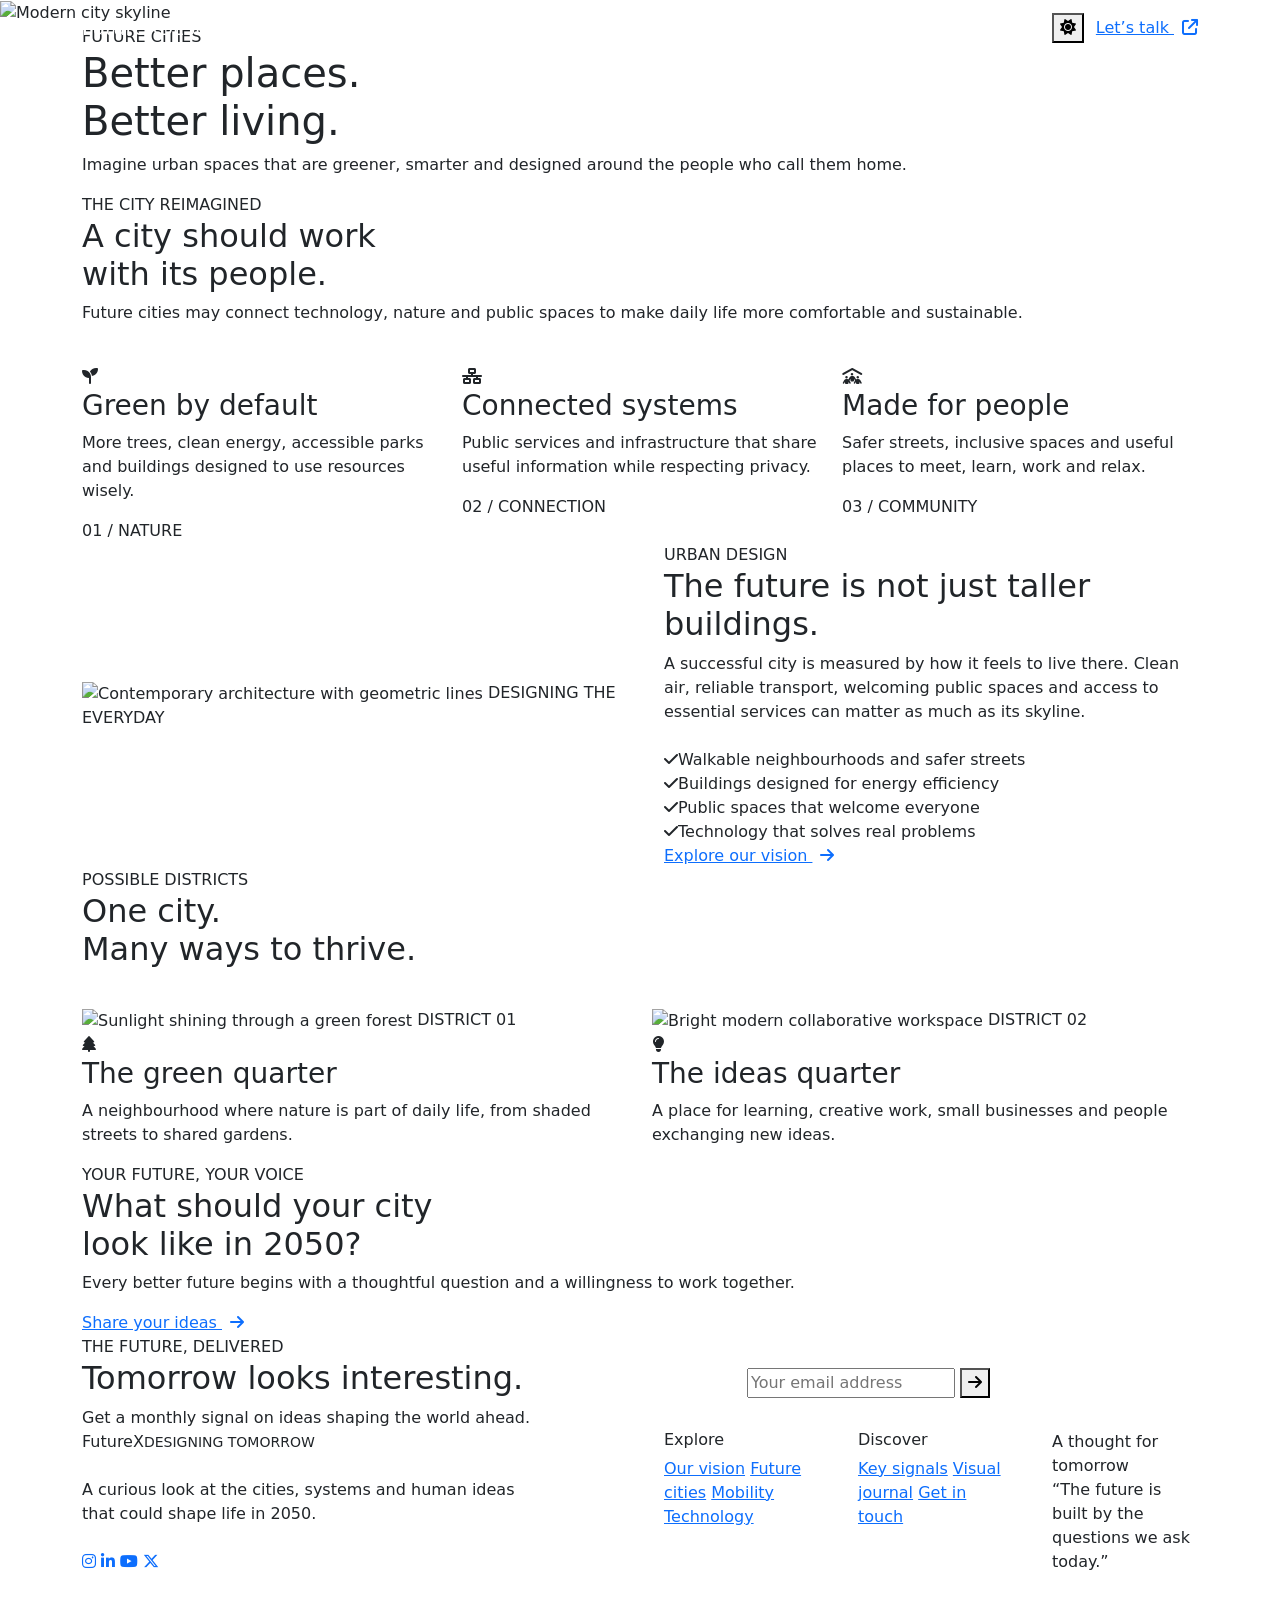
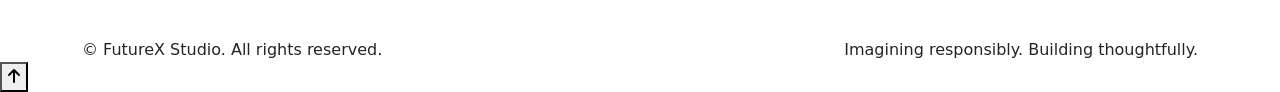
==== cities.html @ 85bb48c5 "add html file cities" ====
<!doctype html>

<html lang="en">
  <head>
    <meta charset="utf-8" />

    <meta name="viewport" content="width=device-width, initial-scale=1" />

    <meta
      name="description"
      content="Discover the smart, green and human-centered cities of 2050 with FutureX."
    />

    <meta name="theme-color" content="#070b19" />

    <title>Future Cities | FutureX</title>

    <link rel="preconnect" href="https://fonts.googleapis.com" />

    <link rel="preconnect" href="https://fonts.gstatic.com" crossorigin />

    <link
      href="https://fonts.googleapis.com/css2?family=DM+Sans:wght@400;500;600;700&family=Space+Grotesk:wght@400;500;600;700&display=swap"
      rel="stylesheet"
    />

    <link
      href="https://cdn.jsdelivr.net/npm/bootstrap@5.3.3/dist/css/bootstrap.min.css"
      rel="stylesheet"
    />

    <link
      href="https://cdnjs.cloudflare.com/ajax/libs/font-awesome/6.5.2/css/all.min.css"
      rel="stylesheet"
    />

    <link href="style.css" rel="stylesheet" />
  </head>

  <body>
    <div class="scroll-progress" id="scrollProgress"></div>

    <div class="ambient ambient-one"></div>

    <div class="ambient ambient-two"></div>

    <!-- NAVBAR -->

    <nav
      class="navbar navbar-expand-lg navbar-dark fixed-top fx-nav"
      id="siteNav"
    >
      <div class="container">
        <a class="navbar-brand fx-brand" href="index.html">
          <span class="brand-mark"
            ><span></span><span></span><span></span
          ></span>

          <span
            >Future<span class="brand-accent">X</span
            ><small>DESIGNING TOMORROW</small></span
          >
        </a>

        <button
          class="navbar-toggler"
          type="button"
          data-bs-toggle="collapse"
          data-bs-target="#mainNav"
          aria-controls="mainNav"
          aria-expanded="false"
          aria-label="Toggle navigation"
        >
          <span class="toggler-lines"><i></i><i></i></span>
        </button>

        <div class="collapse navbar-collapse" id="mainNav">
          <ul class="navbar-nav ms-auto align-items-lg-center gap-lg-1">
            <li class="nav-item">
              <a class="nav-link" href="index.html">Home</a>
            </li>

            <li class="nav-item">
              <a class="nav-link" href="vision.html">Vision</a>
            </li>

            <li class="nav-item">
              <a class="nav-link" href="cities.html">Cities</a>
            </li>

            <li class="nav-item">
              <a class="nav-link" href="mobility.html">Mobility</a>
            </li>

            <li class="nav-item">
              <a class="nav-link" href="technology.html">Technology</a>
            </li>

            <li class="nav-item">
              <a class="nav-link" href="contact.html">Contact</a>
            </li>

            <li class="nav-item ms-lg-2">
              <button
                class="theme-toggle"
                id="themeToggle"
                type="button"
                aria-label="Toggle color theme"
              >
                <i class="fa-solid fa-sun"></i>
              </button>
            </li>

            <li class="nav-item ms-lg-2">
              <a class="nav-cta" href="contact.html"
                >Let’s talk
                <i class="fa-solid fa-arrow-up-right-from-square ms-2"></i
              ></a>
            </li>
          </ul>
        </div>
      </div>
    </nav>

    <main>
      <!-- HERO -->

      <section class="page-hero compact-hero">
        <img
          class="hero-image"
          src="https://images.unsplash.com/photo-1480714378408-67cf0d13bc1b?auto=format&fit=crop&w=2000&q=90"
          alt="Modern city skyline"
        />

        <div class="hero-overlay"></div>

        <div class="container page-hero-content reveal">
          <span class="eyebrow eyebrow-light"
            ><span class="eyebrow-dot"></span> FUTURE CITIES</span
          >

          <h1>
            Better places.<br /><span class="gradient-text"
              >Better living.</span
            >
          </h1>

          <p>
            Imagine urban spaces that are greener, smarter and designed around
            the people who call them home.
          </p>
        </div>
      </section>

      <!-- CITY INTRODUCTION -->

      <section class="section-pad">
        <div class="container">
          <div class="section-heading reveal">
            <span class="eyebrow"
              ><span class="eyebrow-dot"></span> THE CITY REIMAGINED</span
            >

            <h2 class="section-title">
              A city should work<br /><span class="muted-title"
                >with its people.</span
              >
            </h2>

            <p class="muted max-copy">
              Future cities may connect technology, nature and public spaces to
              make daily life more comfortable and sustainable.
            </p>
          </div>

          <div class="row g-4 mt-3">
            <div class="col-md-6 col-lg-4 reveal">
              <article class="principle-card city-principle">
                <span class="signal-icon"
                  ><i class="fa-solid fa-seedling"></i
                ></span>

                <h3>Green by default</h3>

                <p>
                  More trees, clean energy, accessible parks and buildings
                  designed to use resources wisely.
                </p>

                <span class="card-index">01 / NATURE</span>
              </article>
            </div>

            <div class="col-md-6 col-lg-4 reveal delay-1">
              <article class="principle-card city-principle">
                <span class="signal-icon"
                  ><i class="fa-solid fa-network-wired"></i
                ></span>

                <h3>Connected systems</h3>

                <p>
                  Public services and infrastructure that share useful
                  information while respecting privacy.
                </p>

                <span class="card-index">02 / CONNECTION</span>
              </article>
            </div>

            <div class="col-md-6 col-lg-4 reveal delay-2">
              <article class="principle-card city-principle">
                <span class="signal-icon"
                  ><i class="fa-solid fa-people-roof"></i
                ></span>

                <h3>Made for people</h3>

                <p>
                  Safer streets, inclusive spaces and useful places to meet,
                  learn, work and relax.
                </p>

                <span class="card-index">03 / COMMUNITY</span>
              </article>
            </div>
          </div>
        </div>
      </section>

      <!-- CITY IMAGE FEATURE -->

      <section class="section-pad section-dark">
        <div class="container">
          <div class="row align-items-center g-5">
            <div class="col-lg-6 reveal">
              <div class="editorial-image">
                <img
                  src="https://images.unsplash.com/photo-1511818966892-d7d671e672a2?auto=format&fit=crop&w=1200&q=90"
                  alt="Contemporary architecture with geometric lines"
                  loading="lazy"
                />

                <span class="image-caption">DESIGNING THE EVERYDAY</span>
              </div>
            </div>

            <div class="col-lg-6 reveal delay-1">
              <span class="eyebrow"
                ><span class="eyebrow-dot"></span> URBAN DESIGN</span
              >

              <h2 class="section-title">
                The future is not just taller buildings.
              </h2>

              <p class="muted">
                A successful city is measured by how it feels to live there.
                Clean air, reliable transport, welcoming public spaces and
                access to essential services can matter as much as its skyline.
              </p>

              <div class="feature-list mt-4">
                <div>
                  <i class="fa-solid fa-check"></i
                  ><span>Walkable neighbourhoods and safer streets</span>
                </div>

                <div>
                  <i class="fa-solid fa-check"></i
                  ><span>Buildings designed for energy efficiency</span>
                </div>

                <div>
                  <i class="fa-solid fa-check"></i
                  ><span>Public spaces that welcome everyone</span>
                </div>

                <div>
                  <i class="fa-solid fa-check"></i
                  ><span>Technology that solves real problems</span>
                </div>
              </div>

              <a class="btn-primary-glow mt-4" href="vision.html"
                >Explore our vision <i class="fa-solid fa-arrow-right ms-2"></i
              ></a>
            </div>
          </div>
        </div>
      </section>

      <!-- CITY CONCEPTS -->

      <section class="section-pad">
        <div class="container">
          <div class="section-heading reveal">
            <span class="eyebrow"
              ><span class="eyebrow-dot"></span> POSSIBLE DISTRICTS</span
            >

            <h2 class="section-title">
              One city.<br /><span class="muted-title"
                >Many ways to thrive.</span
              >
            </h2>
          </div>

          <div class="row g-4 mt-3">
            <div class="col-md-6 reveal">
              <article class="feature-card district-card">
                <div class="feature-image">
                  <img
                    src="https://images.unsplash.com/photo-1441974231531-c6227db76b6e?auto=format&fit=crop&w=1000&q=85"
                    alt="Sunlight shining through a green forest"
                    loading="lazy"
                  />

                  <span class="image-label">DISTRICT 01</span>
                </div>

                <div class="feature-body">
                  <div class="feature-icon">
                    <i class="fa-solid fa-tree"></i>
                  </div>

                  <h3>The green quarter</h3>

                  <p>
                    A neighbourhood where nature is part of daily life, from
                    shaded streets to shared gardens.
                  </p>
                </div>
              </article>
            </div>

            <div class="col-md-6 reveal delay-1">
              <article class="feature-card district-card">
                <div class="feature-image">
                  <img
                    src="https://images.unsplash.com/photo-1497366754035-f200968a6e72?auto=format&fit=crop&w=1000&q=85"
                    alt="Bright modern collaborative workspace"
                    loading="lazy"
                  />

                  <span class="image-label">DISTRICT 02</span>
                </div>

                <div class="feature-body">
                  <div class="feature-icon">
                    <i class="fa-solid fa-lightbulb"></i>
                  </div>

                  <h3>The ideas quarter</h3>

                  <p>
                    A place for learning, creative work, small businesses and
                    people exchanging new ideas.
                  </p>
                </div>
              </article>
            </div>
          </div>
        </div>
      </section>

      <!-- CALL TO ACTION -->

      <section class="section-pad section-dark">
        <div class="container">
          <div class="cta-panel reveal">
            <span class="eyebrow"
              ><span class="eyebrow-dot"></span> YOUR FUTURE, YOUR VOICE</span
            >

            <h2 class="section-title">
              What should your city<br /><span class="gradient-text"
                >look like in 2050?</span
              >
            </h2>

            <p class="muted">
              Every better future begins with a thoughtful question and a
              willingness to work together.
            </p>

            <a href="contact.html" class="btn-primary-glow"
              >Share your ideas <i class="fa-solid fa-arrow-right ms-2"></i
            ></a>
          </div>
        </div>
      </section>
    </main>

    <!-- NEWSLETTER -->

    <section class="newsletter-section section-pad">
      <div class="container">
        <div class="newsletter-panel reveal">
          <div class="newsletter-orb"></div>

          <div class="row align-items-center g-4 position-relative">
            <div class="col-lg-7">
              <span class="eyebrow"
                ><span class="eyebrow-dot"></span> THE FUTURE, DELIVERED</span
              >

              <h2 class="section-title mb-2">
                Tomorrow looks <span class="gradient-text">interesting.</span>
              </h2>

              <p class="muted mb-0">
                Get a monthly signal on ideas shaping the world ahead.
              </p>
            </div>

            <div class="col-lg-5">
              <form class="newsletter-form" id="newsletterForm" novalidate>
                <label class="visually-hidden" for="newsletterEmail"
                  >Email address</label
                >

                <input
                  type="email"
                  id="newsletterEmail"
                  placeholder="Your email address"
                  required
                />

                <button type="submit" aria-label="Subscribe">
                  <i class="fa-solid fa-arrow-right"></i>
                </button>

                <small
                  class="newsletter-feedback"
                  id="newsletterFeedback"
                  aria-live="polite"
                ></small>
              </form>
            </div>
          </div>
        </div>
      </div>
    </section>

    <!-- FOOTER -->

    <footer class="site-footer">
      <div class="container">
        <div class="row g-5 pb-5">
          <div class="col-lg-5">
            <a class="navbar-brand fx-brand footer-brand" href="index.html">
              <span class="brand-mark"
                ><span></span><span></span><span></span
              ></span>

              <span
                >Future<span class="brand-accent">X</span
                ><small>DESIGNING TOMORROW</small></span
              >
            </a>

            <p class="footer-intro mt-4">
              A curious look at the cities, systems and human ideas that could
              shape life in 2050.
            </p>

            <div class="social-links mt-4">
              <a
                href="https://www.instagram.com/"
                target="_blank"
                rel="noreferrer"
                aria-label="Instagram"
                ><i class="fa-brands fa-instagram"></i
              ></a>

              <a
                href="https://www.linkedin.com/"
                target="_blank"
                rel="noreferrer"
                aria-label="LinkedIn"
                ><i class="fa-brands fa-linkedin-in"></i
              ></a>

              <a
                href="https://www.youtube.com/"
                target="_blank"
                rel="noreferrer"
                aria-label="YouTube"
                ><i class="fa-brands fa-youtube"></i
              ></a>

              <a
                href="https://x.com/"
                target="_blank"
                rel="noreferrer"
                aria-label="X"
                ><i class="fa-brands fa-x-twitter"></i
              ></a>
            </div>
          </div>

          <div class="col-6 col-lg-2 offset-lg-1">
            <h6 class="footer-heading">Explore</h6>

            <a class="footer-link" href="vision.html">Our vision</a>

            <a class="footer-link" href="cities.html">Future cities</a>

            <a class="footer-link" href="mobility.html">Mobility</a>

            <a class="footer-link" href="technology.html">Technology</a>
          </div>

          <div class="col-6 col-lg-2">
            <h6 class="footer-heading">Discover</h6>

            <a class="footer-link" href="index.html#signals">Key signals</a>

            <a class="footer-link" href="index.html#gallery">Visual journal</a>

            <a class="footer-link" href="contact.html">Get in touch</a>
          </div>

          <div class="col-lg-2">
            <span class="footer-heading">A thought for tomorrow</span>

            <p class="footer-quote">
              “The future is built by the questions we ask today.”
            </p>
          </div>
        </div>

        <div
          class="footer-bottom d-flex flex-column flex-md-row justify-content-between gap-2"
        >
          <span
            >© <span id="currentYear"></span> FutureX Studio. All rights
            reserved.</span
          >

          <span>Imagining responsibly. Building thoughtfully.</span>
        </div>
      </div>
    </footer>

    <button class="back-to-top" id="backToTop" aria-label="Back to top">
      <i class="fa-solid fa-arrow-up"></i>
    </button>

    <div
      class="toast-message"
      id="toastMessage"
      role="status"
      aria-live="polite"
    ></div>

    <script src="https://cdn.jsdelivr.net/npm/bootstrap@5.3.3/dist/js/bootstrap.bundle.min.js"></script>

    <script src="main.js"></script>
  </body>
</html>
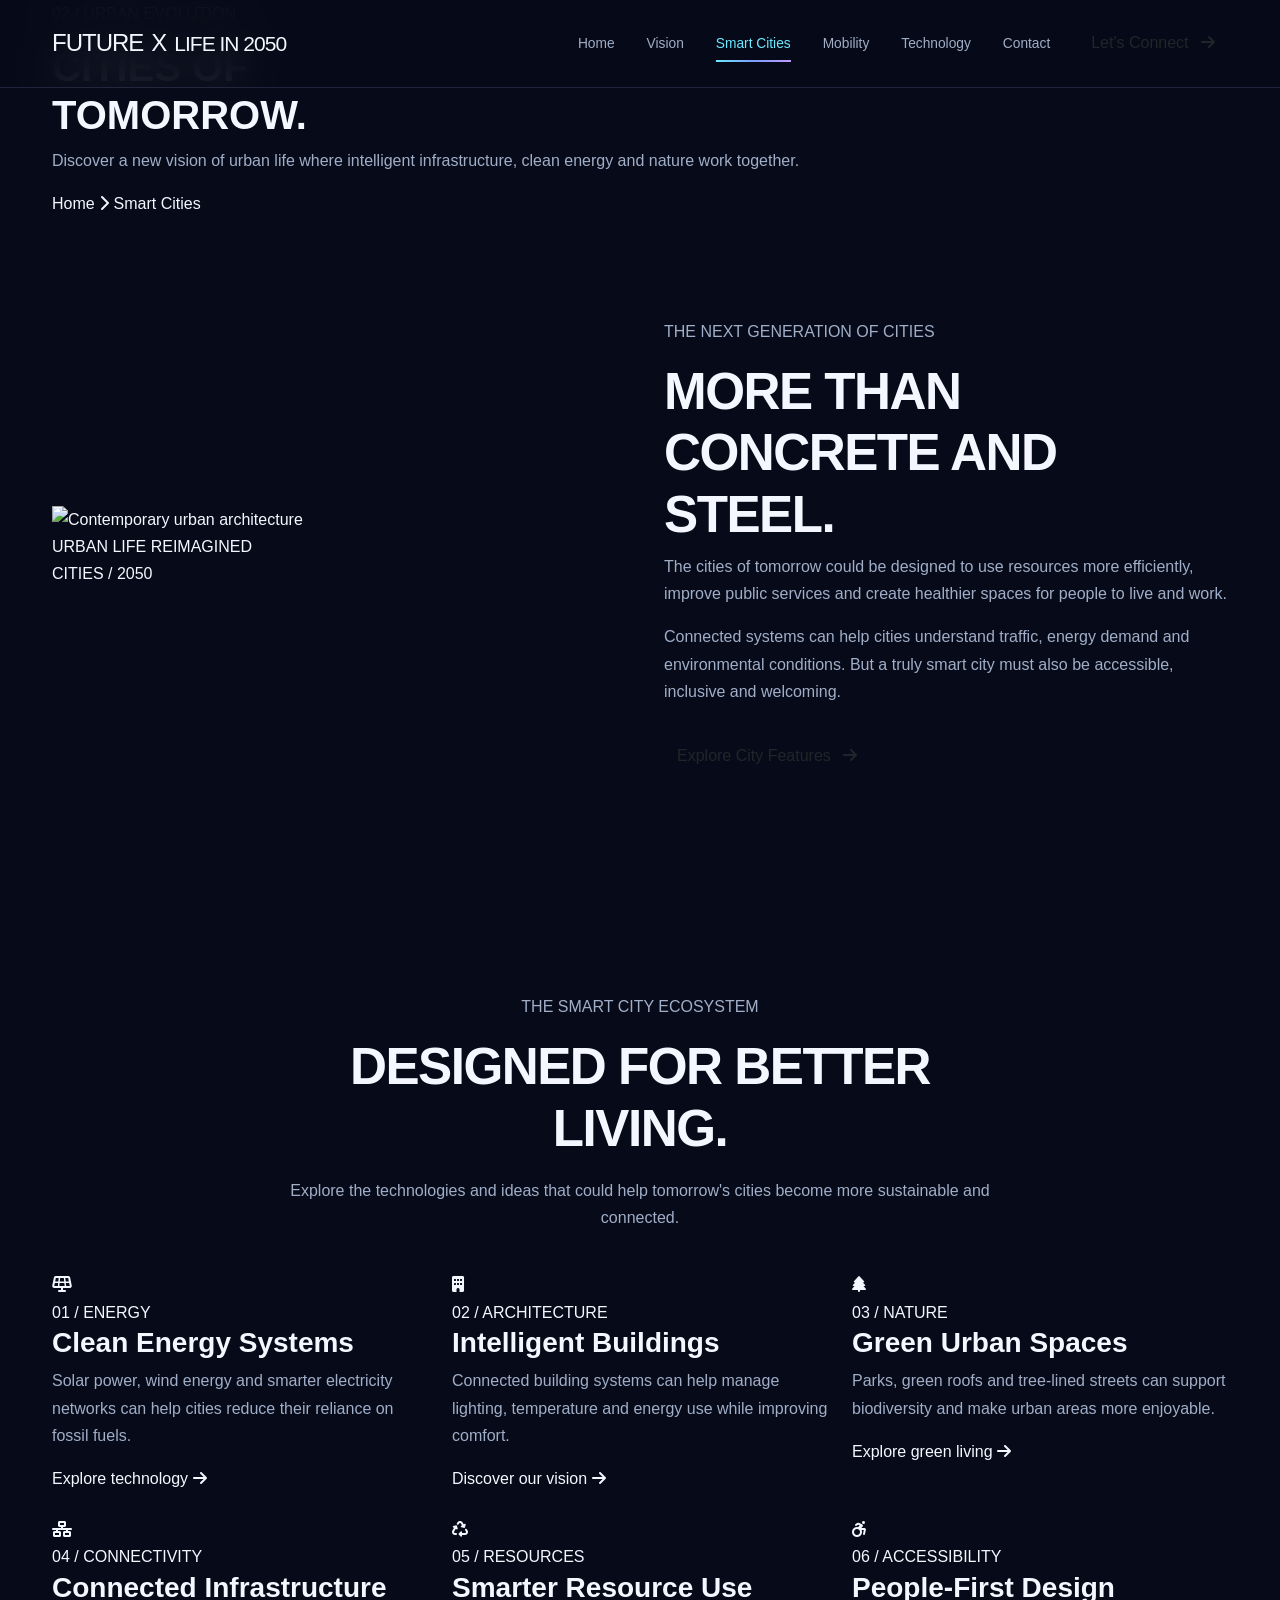
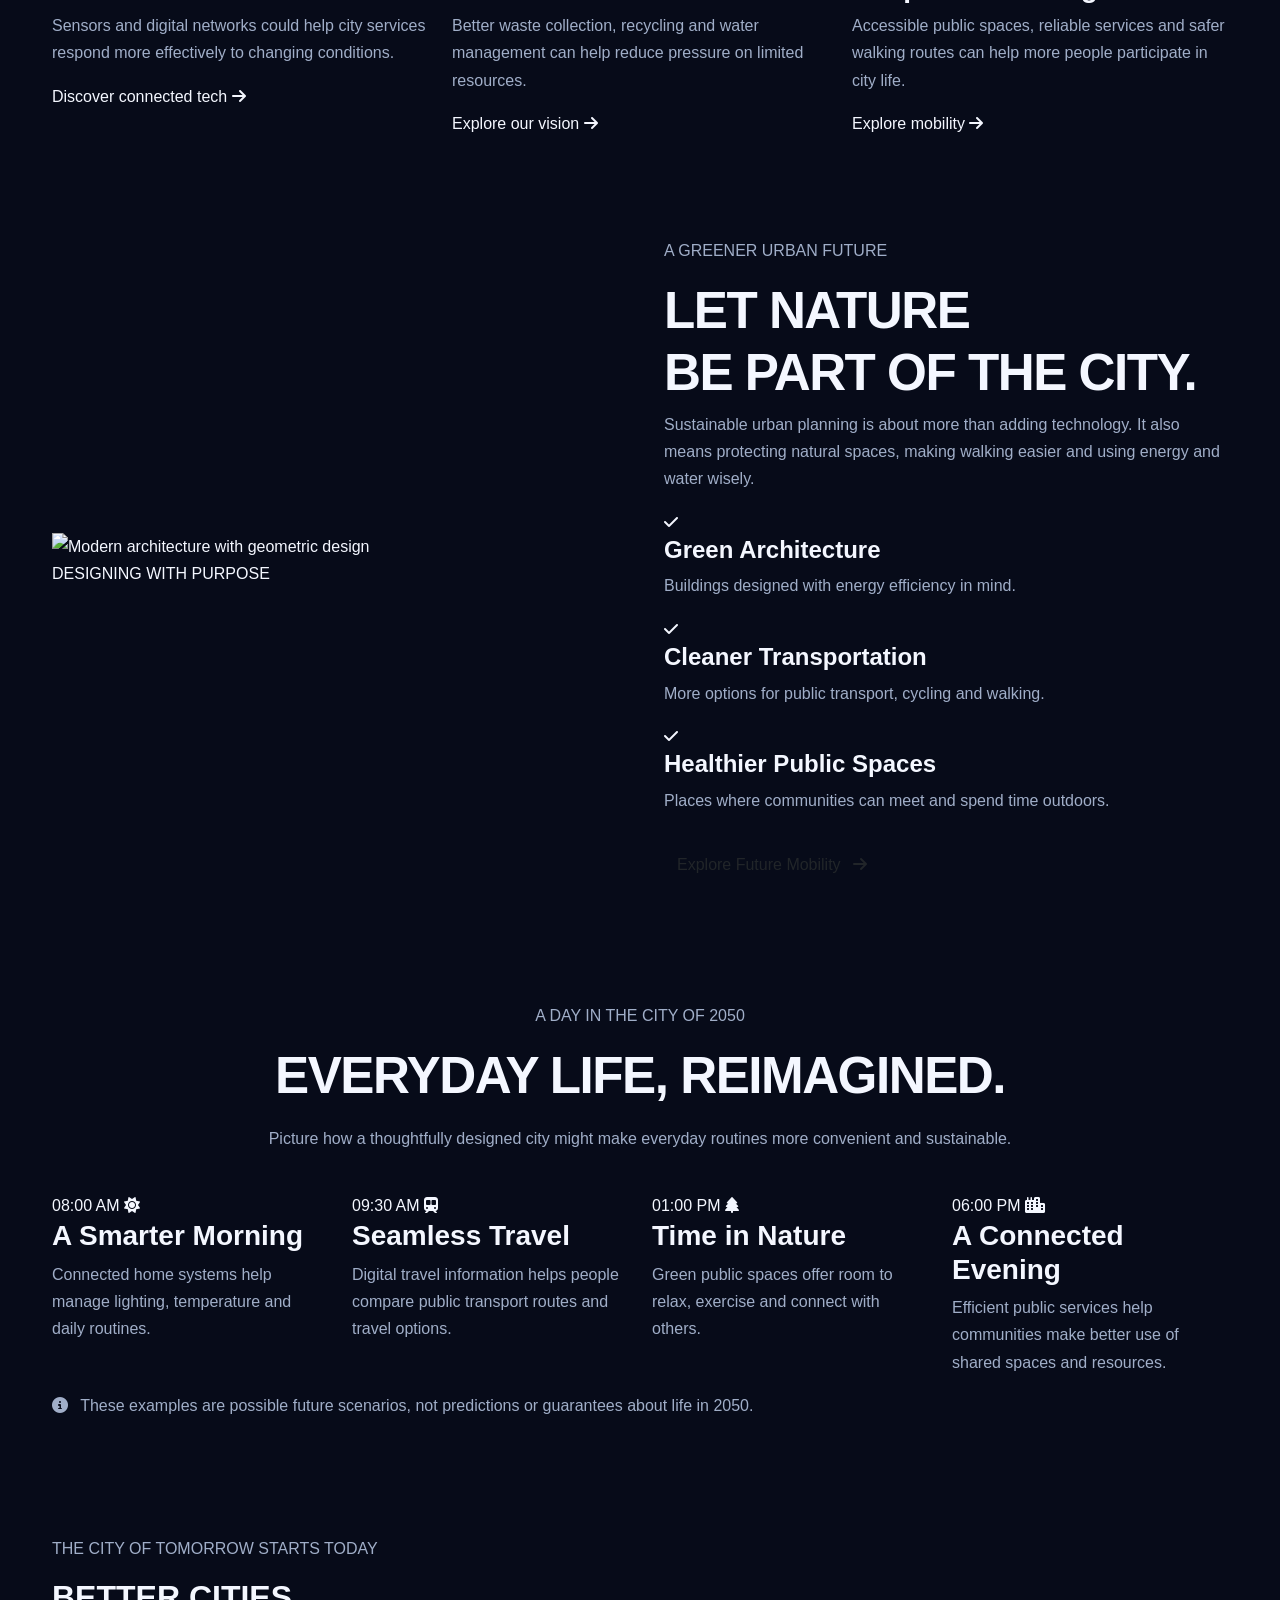
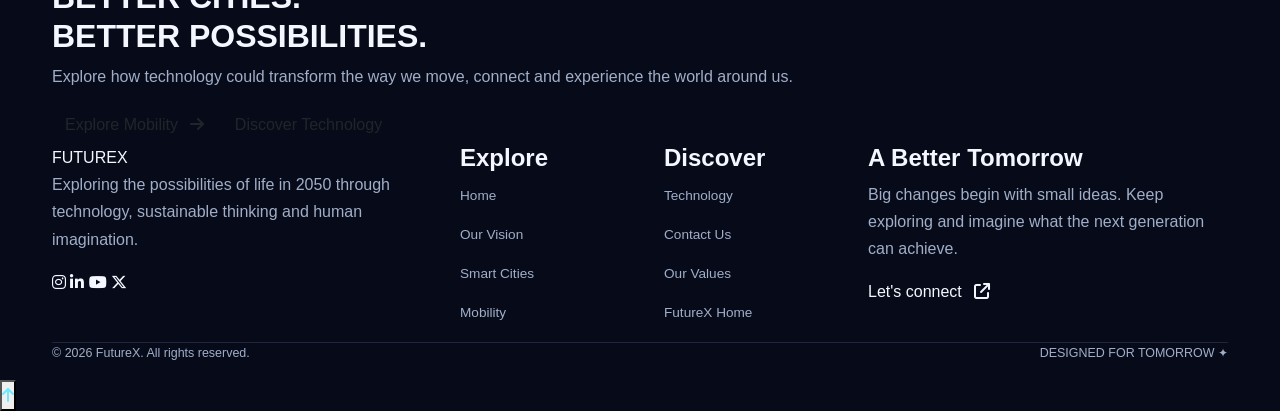
==== commit 196a2b73: "update index , vision and cities file" ====
--- a/cities.html
+++ b/cities.html
@@ -2,30 +2,28 @@
 
 <html lang="en">
   <head>
-    <meta charset="utf-8" />
-
-    <meta name="viewport" content="width=device-width, initial-scale=1" />
+    <meta charset="UTF-8" />
+
+    <meta name="viewport" content="width=device-width, initial-scale=1.0" />
 
     <meta
       name="description"
-      content="Discover the smart, green and human-centered cities of 2050 with FutureX."
+      content="Explore FutureX smart cities of 2050, sustainable architecture, clean energy and connected urban life."
     />
 
-    <meta name="theme-color" content="#070b19" />
-
-    <title>Future Cities | FutureX</title>
+    <title>Smart Cities | FutureX</title>
 
     <link rel="preconnect" href="https://fonts.googleapis.com" />
 
     <link rel="preconnect" href="https://fonts.gstatic.com" crossorigin />
 
     <link
-      href="https://fonts.googleapis.com/css2?family=DM+Sans:wght@400;500;600;700&family=Space+Grotesk:wght@400;500;600;700&display=swap"
+      href="https://fonts.googleapis.com/css2?family=DM+Sans:wght@400;500;600;700&family=Orbitron:wght@400;500;600;700;800&display=swap"
       rel="stylesheet"
     />
 
     <link
-      href="https://cdn.jsdelivr.net/npm/bootstrap@5.3.3/dist/css/bootstrap.min.css"
+      href="https://cdn.jsdelivr.net/npm/bootstrap@5.3.8/dist/css/bootstrap.min.css"
       rel="stylesheet"
     />
 
@@ -34,48 +32,32 @@
       rel="stylesheet"
     />
 
-    <link href="style.css" rel="stylesheet" />
+    <link rel="stylesheet" href="style.css" />
   </head>
 
   <body>
-    <div class="scroll-progress" id="scrollProgress"></div>
-
-    <div class="ambient ambient-one"></div>
-
-    <div class="ambient ambient-two"></div>
-
     <!-- NAVBAR -->
 
-    <nav
-      class="navbar navbar-expand-lg navbar-dark fixed-top fx-nav"
-      id="siteNav"
-    >
+    <nav class="navbar navbar-expand-lg navbar-dark fixed-top future-navbar">
       <div class="container">
-        <a class="navbar-brand fx-brand" href="index.html">
-          <span class="brand-mark"
-            ><span></span><span></span><span></span
-          ></span>
-
-          <span
-            >Future<span class="brand-accent">X</span
-            ><small>DESIGNING TOMORROW</small></span
-          >
+        <a class="navbar-brand future-logo" href="index.html">
+          FUTURE<span>X</span><small> LIFE IN 2050</small>
         </a>
 
         <button
           class="navbar-toggler"
           type="button"
           data-bs-toggle="collapse"
-          data-bs-target="#mainNav"
-          aria-controls="mainNav"
+          data-bs-target="#futureNavbar"
+          aria-controls="futureNavbar"
           aria-expanded="false"
           aria-label="Toggle navigation"
         >
-          <span class="toggler-lines"><i></i><i></i></span>
+          <span class="navbar-toggler-icon"></span>
         </button>
 
-        <div class="collapse navbar-collapse" id="mainNav">
-          <ul class="navbar-nav ms-auto align-items-lg-center gap-lg-1">
+        <div class="collapse navbar-collapse" id="futureNavbar">
+          <ul class="navbar-nav ms-auto align-items-lg-center gap-lg-2">
             <li class="nav-item">
               <a class="nav-link" href="index.html">Home</a>
             </li>
@@ -85,7 +67,9 @@
             </li>
 
             <li class="nav-item">
-              <a class="nav-link" href="cities.html">Cities</a>
+              <a class="nav-link active" aria-current="page" href="cities.html"
+                >Smart Cities</a
+              >
             </li>
 
             <li class="nav-item">
@@ -101,21 +85,9 @@
             </li>
 
             <li class="nav-item ms-lg-2">
-              <button
-                class="theme-toggle"
-                id="themeToggle"
-                type="button"
-                aria-label="Toggle color theme"
-              >
-                <i class="fa-solid fa-sun"></i>
-              </button>
-            </li>
-
-            <li class="nav-item ms-lg-2">
-              <a class="nav-cta" href="contact.html"
-                >Let’s talk
-                <i class="fa-solid fa-arrow-up-right-from-square ms-2"></i
-              ></a>
+              <a class="btn future-btn future-btn-small" href="contact.html">
+                Let's Connect <i class="fa-solid fa-arrow-right ms-2"></i>
+              </a>
             </li>
           </ul>
         </div>
@@ -123,439 +95,578 @@
     </nav>
 
     <main>
-      <!-- HERO -->
-
-      <section class="page-hero compact-hero">
-        <img
-          class="hero-image"
-          src="https://images.unsplash.com/photo-1480714378408-67cf0d13bc1b?auto=format&fit=crop&w=2000&q=90"
-          alt="Modern city skyline"
-        />
-
-        <div class="hero-overlay"></div>
-
-        <div class="container page-hero-content reveal">
-          <span class="eyebrow eyebrow-light"
-            ><span class="eyebrow-dot"></span> FUTURE CITIES</span
-          >
-
-          <h1>
-            Better places.<br /><span class="gradient-text"
-              >Better living.</span
-            >
+      <!-- PAGE HERO -->
+
+      <section class="inner-hero cities-hero">
+        <div class="inner-hero-overlay"></div>
+
+        <div class="container inner-hero-content">
+          <p class="section-eyebrow">02 / URBAN EVOLUTION</p>
+
+          <h1 class="inner-hero-title">
+            CITIES OF<br />
+
+            <span>TOMORROW.</span>
           </h1>
 
-          <p>
-            Imagine urban spaces that are greener, smarter and designed around
-            the people who call them home.
+          <p class="inner-hero-description">
+            Discover a new vision of urban life where intelligent
+            infrastructure, clean energy and nature work together.
           </p>
+
+          <div class="breadcrumb-future">
+            <a href="index.html">Home</a>
+
+            <i class="fa-solid fa-chevron-right"></i>
+
+            <span>Smart Cities</span>
+          </div>
         </div>
       </section>
 
-      <!-- CITY INTRODUCTION -->
-
-      <section class="section-pad">
-        <div class="container">
-          <div class="section-heading reveal">
-            <span class="eyebrow"
-              ><span class="eyebrow-dot"></span> THE CITY REIMAGINED</span
-            >
-
-            <h2 class="section-title">
-              A city should work<br /><span class="muted-title"
-                >with its people.</span
-              >
-            </h2>
-
-            <p class="muted max-copy">
-              Future cities may connect technology, nature and public spaces to
-              make daily life more comfortable and sustainable.
-            </p>
-          </div>
-
-          <div class="row g-4 mt-3">
-            <div class="col-md-6 col-lg-4 reveal">
-              <article class="principle-card city-principle">
-                <span class="signal-icon"
-                  ><i class="fa-solid fa-seedling"></i
-                ></span>
-
-                <h3>Green by default</h3>
-
-                <p>
-                  More trees, clean energy, accessible parks and buildings
-                  designed to use resources wisely.
-                </p>
-
-                <span class="card-index">01 / NATURE</span>
-              </article>
-            </div>
-
-            <div class="col-md-6 col-lg-4 reveal delay-1">
-              <article class="principle-card city-principle">
-                <span class="signal-icon"
-                  ><i class="fa-solid fa-network-wired"></i
-                ></span>
-
-                <h3>Connected systems</h3>
-
-                <p>
-                  Public services and infrastructure that share useful
-                  information while respecting privacy.
-                </p>
-
-                <span class="card-index">02 / CONNECTION</span>
-              </article>
-            </div>
-
-            <div class="col-md-6 col-lg-4 reveal delay-2">
-              <article class="principle-card city-principle">
-                <span class="signal-icon"
-                  ><i class="fa-solid fa-people-roof"></i
-                ></span>
-
-                <h3>Made for people</h3>
-
-                <p>
-                  Safer streets, inclusive spaces and useful places to meet,
-                  learn, work and relax.
-                </p>
-
-                <span class="card-index">03 / COMMUNITY</span>
-              </article>
-            </div>
-          </div>
-        </div>
-      </section>
-
-      <!-- CITY IMAGE FEATURE -->
-
-      <section class="section-pad section-dark">
+      <!-- INTRODUCTION -->
+
+      <section class="section-padding">
         <div class="container">
           <div class="row align-items-center g-5">
-            <div class="col-lg-6 reveal">
-              <div class="editorial-image">
+            <div class="col-lg-6">
+              <div class="section-image-wrap">
                 <img
-                  src="https://images.unsplash.com/photo-1511818966892-d7d671e672a2?auto=format&fit=crop&w=1200&q=90"
-                  alt="Contemporary architecture with geometric lines"
+                  src="https://images.unsplash.com/photo-1511818966892-d7d671e672a2?auto=format&fit=crop&w=1200&q=85"
+                  alt="Contemporary urban architecture"
+                  class="section-image"
                   loading="lazy"
                 />
 
-                <span class="image-caption">DESIGNING THE EVERYDAY</span>
+                <div class="image-label">
+                  <span class="status-dot"></span>
+
+                  URBAN LIFE REIMAGINED
+                </div>
+
+                <div class="image-corner-mark">CITIES / 2050</div>
               </div>
             </div>
 
-            <div class="col-lg-6 reveal delay-1">
-              <span class="eyebrow"
-                ><span class="eyebrow-dot"></span> URBAN DESIGN</span
-              >
+            <div class="col-lg-6">
+              <p class="section-eyebrow">THE NEXT GENERATION OF CITIES</p>
 
               <h2 class="section-title">
-                The future is not just taller buildings.
+                MORE THAN<br />
+
+                <span>CONCRETE AND STEEL.</span>
               </h2>
 
-              <p class="muted">
-                A successful city is measured by how it feels to live there.
-                Clean air, reliable transport, welcoming public spaces and
-                access to essential services can matter as much as its skyline.
+              <p class="section-description">
+                The cities of tomorrow could be designed to use resources more
+                efficiently, improve public services and create healthier spaces
+                for people to live and work.
               </p>
 
-              <div class="feature-list mt-4">
-                <div>
-                  <i class="fa-solid fa-check"></i
-                  ><span>Walkable neighbourhoods and safer streets</span>
-                </div>
-
-                <div>
-                  <i class="fa-solid fa-check"></i
-                  ><span>Buildings designed for energy efficiency</span>
-                </div>
-
-                <div>
-                  <i class="fa-solid fa-check"></i
-                  ><span>Public spaces that welcome everyone</span>
-                </div>
-
-                <div>
-                  <i class="fa-solid fa-check"></i
-                  ><span>Technology that solves real problems</span>
+              <p class="section-description">
+                Connected systems can help cities understand traffic, energy
+                demand and environmental conditions. But a truly smart city must
+                also be accessible, inclusive and welcoming.
+              </p>
+
+              <a href="#city-features" class="btn future-btn mt-3">
+                Explore City Features
+
+                <i class="fa-solid fa-arrow-right ms-2"></i>
+              </a>
+            </div>
+          </div>
+        </div>
+      </section>
+
+      <!-- CITY FEATURES -->
+
+      <section class="section-padding pillars-section" id="city-features">
+        <div class="container">
+          <div class="section-heading text-center">
+            <p class="section-eyebrow">THE SMART CITY ECOSYSTEM</p>
+
+            <h2 class="section-title">
+              DESIGNED FOR <span>BETTER LIVING.</span>
+            </h2>
+
+            <p class="section-description mx-auto">
+              Explore the technologies and ideas that could help tomorrow's
+              cities become more sustainable and connected.
+            </p>
+          </div>
+
+          <div class="row g-4 mt-3">
+            <div class="col-md-6 col-xl-4">
+              <article class="future-card city-feature-card">
+                <div class="city-feature-icon">
+                  <i class="fa-solid fa-solar-panel"></i>
+                </div>
+
+                <span class="card-category">01 / ENERGY</span>
+
+                <h3>Clean Energy Systems</h3>
+
+                <p>
+                  Solar power, wind energy and smarter electricity networks can
+                  help cities reduce their reliance on fossil fuels.
+                </p>
+
+                <a href="technology.html" class="card-link">
+                  Explore technology <i class="fa-solid fa-arrow-right"></i>
+                </a>
+              </article>
+            </div>
+
+            <div class="col-md-6 col-xl-4">
+              <article class="future-card city-feature-card">
+                <div class="city-feature-icon">
+                  <i class="fa-solid fa-building"></i>
+                </div>
+
+                <span class="card-category">02 / ARCHITECTURE</span>
+
+                <h3>Intelligent Buildings</h3>
+
+                <p>
+                  Connected building systems can help manage lighting,
+                  temperature and energy use while improving comfort.
+                </p>
+
+                <a href="vision.html" class="card-link">
+                  Discover our vision <i class="fa-solid fa-arrow-right"></i>
+                </a>
+              </article>
+            </div>
+
+            <div class="col-md-6 col-xl-4">
+              <article class="future-card city-feature-card">
+                <div class="city-feature-icon">
+                  <i class="fa-solid fa-tree"></i>
+                </div>
+
+                <span class="card-category">03 / NATURE</span>
+
+                <h3>Green Urban Spaces</h3>
+
+                <p>
+                  Parks, green roofs and tree-lined streets can support
+                  biodiversity and make urban areas more enjoyable.
+                </p>
+
+                <a href="#green-living" class="card-link">
+                  Explore green living <i class="fa-solid fa-arrow-right"></i>
+                </a>
+              </article>
+            </div>
+
+            <div class="col-md-6 col-xl-4">
+              <article class="future-card city-feature-card">
+                <div class="city-feature-icon">
+                  <i class="fa-solid fa-network-wired"></i>
+                </div>
+
+                <span class="card-category">04 / CONNECTIVITY</span>
+
+                <h3>Connected Infrastructure</h3>
+
+                <p>
+                  Sensors and digital networks could help city services respond
+                  more effectively to changing conditions.
+                </p>
+
+                <a href="technology.html" class="card-link">
+                  Discover connected tech
+                  <i class="fa-solid fa-arrow-right"></i>
+                </a>
+              </article>
+            </div>
+
+            <div class="col-md-6 col-xl-4">
+              <article class="future-card city-feature-card">
+                <div class="city-feature-icon">
+                  <i class="fa-solid fa-recycle"></i>
+                </div>
+
+                <span class="card-category">05 / RESOURCES</span>
+
+                <h3>Smarter Resource Use</h3>
+
+                <p>
+                  Better waste collection, recycling and water management can
+                  help reduce pressure on limited resources.
+                </p>
+
+                <a href="vision.html" class="card-link">
+                  Explore our vision <i class="fa-solid fa-arrow-right"></i>
+                </a>
+              </article>
+            </div>
+
+            <div class="col-md-6 col-xl-4">
+              <article class="future-card city-feature-card">
+                <div class="city-feature-icon">
+                  <i class="fa-solid fa-wheelchair-move"></i>
+                </div>
+
+                <span class="card-category">06 / ACCESSIBILITY</span>
+
+                <h3>People-First Design</h3>
+
+                <p>
+                  Accessible public spaces, reliable services and safer walking
+                  routes can help more people participate in city life.
+                </p>
+
+                <a href="mobility.html" class="card-link">
+                  Explore mobility <i class="fa-solid fa-arrow-right"></i>
+                </a>
+              </article>
+            </div>
+          </div>
+        </div>
+      </section>
+
+      <!-- GREEN CITY FEATURE -->
+
+      <section class="feature-section" id="green-living">
+        <div class="container">
+          <div class="row align-items-center g-5">
+            <div class="col-lg-6">
+              <div class="feature-image-wrap">
+                <img
+                  src="https://images.unsplash.com/photo-1518005020951-eccb494ad742?auto=format&fit=crop&w=1200&q=85"
+                  alt="Modern architecture with geometric design"
+                  loading="lazy"
+                />
+
+                <div class="feature-image-caption">
+                  <span class="status-dot"></span>
+
+                  DESIGNING WITH PURPOSE
                 </div>
               </div>
-
-              <a class="btn-primary-glow mt-4" href="vision.html"
-                >Explore our vision <i class="fa-solid fa-arrow-right ms-2"></i
-              ></a>
+            </div>
+
+            <div class="col-lg-6">
+              <p class="section-eyebrow">A GREENER URBAN FUTURE</p>
+
+              <h2 class="section-title">
+                LET NATURE<br />
+
+                <span>BE PART OF THE CITY.</span>
+              </h2>
+
+              <p class="section-description">
+                Sustainable urban planning is about more than adding technology.
+                It also means protecting natural spaces, making walking easier
+                and using energy and water wisely.
+              </p>
+
+              <div class="feature-list">
+                <div class="feature-list-item">
+                  <span class="feature-check">
+                    <i class="fa-solid fa-check"></i>
+                  </span>
+
+                  <div>
+                    <h4>Green Architecture</h4>
+
+                    <p>Buildings designed with energy efficiency in mind.</p>
+                  </div>
+                </div>
+
+                <div class="feature-list-item">
+                  <span class="feature-check">
+                    <i class="fa-solid fa-check"></i>
+                  </span>
+
+                  <div>
+                    <h4>Cleaner Transportation</h4>
+
+                    <p>
+                      More options for public transport, cycling and walking.
+                    </p>
+                  </div>
+                </div>
+
+                <div class="feature-list-item">
+                  <span class="feature-check">
+                    <i class="fa-solid fa-check"></i>
+                  </span>
+
+                  <div>
+                    <h4>Healthier Public Spaces</h4>
+
+                    <p>
+                      Places where communities can meet and spend time outdoors.
+                    </p>
+                  </div>
+                </div>
+              </div>
+
+              <a href="mobility.html" class="btn future-btn mt-3">
+                Explore Future Mobility
+
+                <i class="fa-solid fa-arrow-right ms-2"></i>
+              </a>
             </div>
           </div>
         </div>
       </section>
 
-      <!-- CITY CONCEPTS -->
-
-      <section class="section-pad">
+      <!-- SMART CITY EXPERIENCE -->
+
+      <section class="section-padding city-experience-section">
         <div class="container">
-          <div class="section-heading reveal">
-            <span class="eyebrow"
-              ><span class="eyebrow-dot"></span> POSSIBLE DISTRICTS</span
-            >
+          <div class="section-heading text-center">
+            <p class="section-eyebrow">A DAY IN THE CITY OF 2050</p>
 
             <h2 class="section-title">
-              One city.<br /><span class="muted-title"
-                >Many ways to thrive.</span
-              >
+              EVERYDAY LIFE, <span>REIMAGINED.</span>
             </h2>
+
+            <p class="section-description mx-auto">
+              Picture how a thoughtfully designed city might make everyday
+              routines more convenient and sustainable.
+            </p>
           </div>
 
           <div class="row g-4 mt-3">
-            <div class="col-md-6 reveal">
-              <article class="feature-card district-card">
-                <div class="feature-image">
-                  <img
-                    src="https://images.unsplash.com/photo-1441974231531-c6227db76b6e?auto=format&fit=crop&w=1000&q=85"
-                    alt="Sunlight shining through a green forest"
-                    loading="lazy"
-                  />
-
-                  <span class="image-label">DISTRICT 01</span>
-                </div>
-
-                <div class="feature-body">
-                  <div class="feature-icon">
-                    <i class="fa-solid fa-tree"></i>
-                  </div>
-
-                  <h3>The green quarter</h3>
-
-                  <p>
-                    A neighbourhood where nature is part of daily life, from
-                    shaded streets to shared gardens.
-                  </p>
-                </div>
-              </article>
-            </div>
-
-            <div class="col-md-6 reveal delay-1">
-              <article class="feature-card district-card">
-                <div class="feature-image">
-                  <img
-                    src="https://images.unsplash.com/photo-1497366754035-f200968a6e72?auto=format&fit=crop&w=1000&q=85"
-                    alt="Bright modern collaborative workspace"
-                    loading="lazy"
-                  />
-
-                  <span class="image-label">DISTRICT 02</span>
-                </div>
-
-                <div class="feature-body">
-                  <div class="feature-icon">
-                    <i class="fa-solid fa-lightbulb"></i>
-                  </div>
-
-                  <h3>The ideas quarter</h3>
-
-                  <p>
-                    A place for learning, creative work, small businesses and
-                    people exchanging new ideas.
-                  </p>
-                </div>
-              </article>
-            </div>
-          </div>
+            <div class="col-md-6 col-lg-3">
+              <div class="city-day-card">
+                <div class="city-day-top">
+                  <span>08:00 AM</span>
+
+                  <i class="fa-solid fa-sun"></i>
+                </div>
+
+                <h3>A Smarter Morning</h3>
+
+                <p>
+                  Connected home systems help manage lighting, temperature and
+                  daily routines.
+                </p>
+              </div>
+            </div>
+
+            <div class="col-md-6 col-lg-3">
+              <div class="city-day-card">
+                <div class="city-day-top">
+                  <span>09:30 AM</span>
+
+                  <i class="fa-solid fa-train-subway"></i>
+                </div>
+
+                <h3>Seamless Travel</h3>
+
+                <p>
+                  Digital travel information helps people compare public
+                  transport routes and travel options.
+                </p>
+              </div>
+            </div>
+
+            <div class="col-md-6 col-lg-3">
+              <div class="city-day-card">
+                <div class="city-day-top">
+                  <span>01:00 PM</span>
+
+                  <i class="fa-solid fa-tree"></i>
+                </div>
+
+                <h3>Time in Nature</h3>
+
+                <p>
+                  Green public spaces offer room to relax, exercise and connect
+                  with others.
+                </p>
+              </div>
+            </div>
+
+            <div class="col-md-6 col-lg-3">
+              <div class="city-day-card">
+                <div class="city-day-top">
+                  <span>06:00 PM</span>
+
+                  <i class="fa-solid fa-city"></i>
+                </div>
+
+                <h3>A Connected Evening</h3>
+
+                <p>
+                  Efficient public services help communities make better use of
+                  shared spaces and resources.
+                </p>
+              </div>
+            </div>
+          </div>
+
+          <p class="timeline-disclaimer">
+            <i class="fa-solid fa-circle-info me-2"></i>
+
+            These examples are possible future scenarios, not predictions or
+            guarantees about life in 2050.
+          </p>
         </div>
       </section>
 
       <!-- CALL TO ACTION -->
 
-      <section class="section-pad section-dark">
+      <section class="vision-cta-section">
         <div class="container">
-          <div class="cta-panel reveal">
-            <span class="eyebrow"
-              ><span class="eyebrow-dot"></span> YOUR FUTURE, YOUR VOICE</span
-            >
-
-            <h2 class="section-title">
-              What should your city<br /><span class="gradient-text"
-                >look like in 2050?</span
-              >
+          <div class="vision-cta-box">
+            <p class="section-eyebrow">THE CITY OF TOMORROW STARTS TODAY</p>
+
+            <h2>
+              BETTER CITIES.<br />
+
+              <span>BETTER POSSIBILITIES.</span>
             </h2>
 
-            <p class="muted">
-              Every better future begins with a thoughtful question and a
-              willingness to work together.
+            <p>
+              Explore how technology could transform the way we move, connect
+              and experience the world around us.
             </p>
 
-            <a href="contact.html" class="btn-primary-glow"
-              >Share your ideas <i class="fa-solid fa-arrow-right ms-2"></i
-            ></a>
+            <div class="hero-buttons justify-content-center">
+              <a href="mobility.html" class="btn future-btn">
+                Explore Mobility
+
+                <i class="fa-solid fa-arrow-right ms-2"></i>
+              </a>
+
+              <a href="technology.html" class="btn future-btn-outline">
+                Discover Technology
+              </a>
+            </div>
           </div>
         </div>
       </section>
     </main>
 
-    <!-- NEWSLETTER -->
-
-    <section class="newsletter-section section-pad">
+    <!-- FOOTER -->
+
+    <footer class="future-footer">
       <div class="container">
-        <div class="newsletter-panel reveal">
-          <div class="newsletter-orb"></div>
-
-          <div class="row align-items-center g-4 position-relative">
-            <div class="col-lg-7">
-              <span class="eyebrow"
-                ><span class="eyebrow-dot"></span> THE FUTURE, DELIVERED</span
-              >
-
-              <h2 class="section-title mb-2">
-                Tomorrow looks <span class="gradient-text">interesting.</span>
-              </h2>
-
-              <p class="muted mb-0">
-                Get a monthly signal on ideas shaping the world ahead.
-              </p>
-            </div>
-
-            <div class="col-lg-5">
-              <form class="newsletter-form" id="newsletterForm" novalidate>
-                <label class="visually-hidden" for="newsletterEmail"
-                  >Email address</label
-                >
-
-                <input
-                  type="email"
-                  id="newsletterEmail"
-                  placeholder="Your email address"
-                  required
-                />
-
-                <button type="submit" aria-label="Subscribe">
-                  <i class="fa-solid fa-arrow-right"></i>
-                </button>
-
-                <small
-                  class="newsletter-feedback"
-                  id="newsletterFeedback"
-                  aria-live="polite"
-                ></small>
-              </form>
-            </div>
-          </div>
-        </div>
-      </div>
-    </section>
-
-    <!-- FOOTER -->
-
-    <footer class="site-footer">
-      <div class="container">
-        <div class="row g-5 pb-5">
-          <div class="col-lg-5">
-            <a class="navbar-brand fx-brand footer-brand" href="index.html">
-              <span class="brand-mark"
-                ><span></span><span></span><span></span
-              ></span>
-
-              <span
-                >Future<span class="brand-accent">X</span
-                ><small>DESIGNING TOMORROW</small></span
-              >
-            </a>
-
-            <p class="footer-intro mt-4">
-              A curious look at the cities, systems and human ideas that could
-              shape life in 2050.
+        <div class="row g-5 footer-main">
+          <div class="col-lg-4 col-md-6">
+            <a class="footer-logo" href="index.html"> FUTURE<span>X</span> </a>
+
+            <p class="footer-about">
+              Exploring the possibilities of life in 2050 through technology,
+              sustainable thinking and human imagination.
             </p>
 
-            <div class="social-links mt-4">
+            <div class="footer-socials">
               <a
                 href="https://www.instagram.com/"
                 target="_blank"
-                rel="noreferrer"
+                rel="noopener noreferrer"
                 aria-label="Instagram"
-                ><i class="fa-brands fa-instagram"></i
-              ></a>
+              >
+                <i class="fa-brands fa-instagram"></i>
+              </a>
 
               <a
                 href="https://www.linkedin.com/"
                 target="_blank"
-                rel="noreferrer"
+                rel="noopener noreferrer"
                 aria-label="LinkedIn"
-                ><i class="fa-brands fa-linkedin-in"></i
-              ></a>
+              >
+                <i class="fa-brands fa-linkedin-in"></i>
+              </a>
 
               <a
                 href="https://www.youtube.com/"
                 target="_blank"
-                rel="noreferrer"
+                rel="noopener noreferrer"
                 aria-label="YouTube"
-                ><i class="fa-brands fa-youtube"></i
-              ></a>
+              >
+                <i class="fa-brands fa-youtube"></i>
+              </a>
 
               <a
                 href="https://x.com/"
                 target="_blank"
-                rel="noreferrer"
+                rel="noopener noreferrer"
                 aria-label="X"
-                ><i class="fa-brands fa-x-twitter"></i
-              ></a>
-            </div>
-          </div>
-
-          <div class="col-6 col-lg-2 offset-lg-1">
-            <h6 class="footer-heading">Explore</h6>
-
-            <a class="footer-link" href="vision.html">Our vision</a>
-
-            <a class="footer-link" href="cities.html">Future cities</a>
-
-            <a class="footer-link" href="mobility.html">Mobility</a>
-
-            <a class="footer-link" href="technology.html">Technology</a>
-          </div>
-
-          <div class="col-6 col-lg-2">
-            <h6 class="footer-heading">Discover</h6>
-
-            <a class="footer-link" href="index.html#signals">Key signals</a>
-
-            <a class="footer-link" href="index.html#gallery">Visual journal</a>
-
-            <a class="footer-link" href="contact.html">Get in touch</a>
-          </div>
-
-          <div class="col-lg-2">
-            <span class="footer-heading">A thought for tomorrow</span>
-
-            <p class="footer-quote">
-              “The future is built by the questions we ask today.”
+              >
+                <i class="fa-brands fa-x-twitter"></i>
+              </a>
+            </div>
+          </div>
+
+          <div class="col-6 col-lg-2 col-md-3">
+            <h4 class="footer-heading">Explore</h4>
+
+            <ul class="footer-links">
+              <li><a href="index.html">Home</a></li>
+
+              <li><a href="vision.html">Our Vision</a></li>
+
+              <li><a href="cities.html">Smart Cities</a></li>
+
+              <li><a href="mobility.html">Mobility</a></li>
+            </ul>
+          </div>
+
+          <div class="col-6 col-lg-2 col-md-3">
+            <h4 class="footer-heading">Discover</h4>
+
+            <ul class="footer-links">
+              <li><a href="technology.html">Technology</a></li>
+
+              <li><a href="contact.html">Contact Us</a></li>
+
+              <li><a href="vision.html">Our Values</a></li>
+
+              <li><a href="index.html#future-world">FutureX Home</a></li>
+            </ul>
+          </div>
+
+          <div class="col-lg-4 col-md-6">
+            <h4 class="footer-heading">A Better Tomorrow</h4>
+
+            <p class="footer-about">
+              Big changes begin with small ideas. Keep exploring and imagine
+              what the next generation can achieve.
             </p>
-          </div>
-        </div>
-
-        <div
-          class="footer-bottom d-flex flex-column flex-md-row justify-content-between gap-2"
-        >
-          <span
-            >© <span id="currentYear"></span> FutureX Studio. All rights
-            reserved.</span
-          >
-
-          <span>Imagining responsibly. Building thoughtfully.</span>
+
+            <a href="contact.html" class="footer-contact-link">
+              Let's connect
+              <i class="fa-solid fa-arrow-up-right-from-square ms-2"></i>
+            </a>
+          </div>
+        </div>
+
+        <div class="footer-bottom">
+          <p>
+            © <span id="currentYear">2026</span> FutureX. All rights reserved.
+          </p>
+
+          <p>DESIGNED FOR TOMORROW <span class="footer-star">✦</span></p>
         </div>
       </div>
     </footer>
 
-    <button class="back-to-top" id="backToTop" aria-label="Back to top">
+    <button
+      id="backToTop"
+      class="back-to-top"
+      type="button"
+      aria-label="Back to top"
+    >
       <i class="fa-solid fa-arrow-up"></i>
     </button>
 
     <div
-      class="toast-message"
       id="toastMessage"
+      class="future-toast"
       role="status"
       aria-live="polite"
     ></div>
 
-    <script src="https://cdn.jsdelivr.net/npm/bootstrap@5.3.3/dist/js/bootstrap.bundle.min.js"></script>
+    <script src="https://cdn.jsdelivr.net/npm/bootstrap@5.3.8/dist/js/bootstrap.bundle.min.js"></script>
 
     <script src="main.js"></script>
   </body>
--- a/style.css
+++ b/style.css
@@ -0,0 +1,783 @@
+/* ========================================
+   FutureX - Main Stylesheet
+   ======================================== */
+
+/* 1. Global Settings */
+:root {
+  --bg: #070b19;
+  --bg-light: #0d1428;
+  --card: #101a30;
+  --text: #f4f7ff;
+  --muted: #a0aec8;
+  --cyan: #6ce9ff;
+  --blue: #718cff;
+  --purple: #bd8aff;
+  --border: rgba(167, 190, 255, 0.15);
+  --gradient: linear-gradient(110deg, #6ce9ff, #7c9cff, #c29aff);
+  --radius: 20px;
+  --shadow: 0 20px 60px rgba(0, 0, 0, 0.25);
+}
+
+* {
+  box-sizing: border-box;
+  margin: 0;
+  padding: 0;
+}
+
+html {
+  scroll-behavior: smooth;
+  scroll-padding-top: 100px;
+}
+
+body {
+  background: var(--bg);
+  color: var(--text);
+  font-family: "Inter", sans-serif;
+  line-height: 1.7;
+  overflow-x: hidden;
+}
+
+a {
+  color: inherit;
+  text-decoration: none;
+  transition: 0.3s ease;
+}
+
+img {
+  display: block;
+  max-width: 100%;
+}
+
+button,
+input,
+textarea,
+select {
+  font: inherit;
+}
+
+.container {
+  max-width: 1200px;
+}
+
+/* 2. Text and Headings */
+h1,
+h2,
+h3,
+h4,
+h5,
+h6 {
+  color: var(--text);
+  font-weight: 700;
+  line-height: 1.2;
+}
+
+p {
+  color: var(--muted);
+}
+
+.text-gradient {
+  background: var(--gradient);
+  -webkit-background-clip: text;
+  background-clip: text;
+  -webkit-text-fill-color: transparent;
+}
+
+.section-label {
+  display: inline-block;
+  color: var(--cyan);
+  font-size: 0.75rem;
+  font-weight: 700;
+  letter-spacing: 2px;
+  text-transform: uppercase;
+}
+
+.section-padding {
+  padding: 100px 0;
+}
+
+.section-heading {
+  max-width: 750px;
+  margin-left: auto;
+  margin-right: auto;
+}
+
+.section-heading h2,
+.section-title {
+  font-size: clamp(2rem, 4vw, 3.3rem);
+  margin-top: 15px;
+  letter-spacing: -1.5px;
+}
+
+.section-heading p {
+  margin-top: 18px;
+}
+
+/* 3. Navigation */
+.navbar {
+  padding: 18px 0;
+  background: rgba(7, 11, 25, 0.88);
+  border-bottom: 1px solid var(--border);
+  backdrop-filter: blur(18px);
+  z-index: 1000;
+}
+
+.navbar-brand {
+  display: flex;
+  align-items: center;
+  gap: 8px;
+  color: var(--text) !important;
+  font-size: 1.5rem;
+  letter-spacing: -1px;
+}
+
+.brand-icon {
+  color: var(--cyan);
+}
+
+.brand-highlight {
+  color: var(--cyan);
+}
+
+.navbar-nav {
+  gap: 8px;
+}
+
+.navbar .nav-link {
+  position: relative;
+  color: var(--muted);
+  font-size: 0.86rem;
+  padding: 10px 12px !important;
+  transition: color 0.25s ease;
+}
+
+.navbar .nav-link:hover,
+.navbar .nav-link.active {
+  color: var(--cyan);
+}
+
+.navbar .nav-link::after {
+  content: "";
+  position: absolute;
+  left: 12px;
+  right: 12px;
+  bottom: 3px;
+  height: 2px;
+  background: var(--gradient);
+  transform: scaleX(0);
+  transition: transform 0.25s ease;
+}
+
+.navbar .nav-link:hover::after,
+.navbar .nav-link.active::after {
+  transform: scaleX(1);
+}
+
+.navbar-toggler {
+  border: 1px solid var(--border);
+}
+
+.navbar-toggler:focus {
+  box-shadow: 0 0 0 3px rgba(108, 233, 255, 0.15);
+}
+
+.navbar-toggler-icon {
+  filter: brightness(0) invert(1);
+}
+
+/* 4. Buttons */
+.btn-primary-custom {
+  display: inline-flex;
+  align-items: center;
+  justify-content: center;
+  padding: 13px 22px;
+  border: 0;
+  border-radius: 50px;
+  background: var(--gradient);
+  color: #07101e !important;
+  font-size: 0.88rem;
+  font-weight: 700;
+  transition:
+    transform 0.25s ease,
+    box-shadow 0.25s ease;
+}
+
+.btn-primary-custom:hover {
+  transform: translateY(-3px);
+  box-shadow: 0 10px 30px rgba(108, 233, 255, 0.2);
+}
+
+/* 5. Main Hero */
+.hero-home {
+  position: relative;
+  display: flex;
+  align-items: center;
+  min-height: 750px;
+  padding: 140px 0 100px;
+  overflow: hidden;
+  background: #080e20;
+}
+
+.hero-home::before,
+.page-hero::before {
+  content: "";
+  position: absolute;
+  inset: 0;
+  background:
+    linear-gradient(90deg, rgba(5, 9, 22, 0.95), rgba(5, 9, 22, 0.35)),
+    linear-gradient(0deg, var(--bg), transparent 55%);
+  pointer-events: none;
+}
+
+.hero-home .container,
+.page-hero .container {
+  position: relative;
+  z-index: 1;
+}
+
+.hero-home h1 {
+  max-width: 850px;
+  font-size: clamp(3rem, 7vw, 6rem);
+  letter-spacing: -3px;
+  line-height: 1.05;
+}
+
+.hero-home p {
+  max-width: 650px;
+  margin-top: 25px;
+  font-size: 1.08rem;
+}
+
+.hero-home .btn {
+  margin-top: 20px;
+}
+
+/* 6. Inner Page Hero */
+.page-hero {
+  position: relative;
+  display: flex;
+  align-items: center;
+  min-height: 520px;
+  padding: 150px 0 80px;
+  overflow: hidden;
+  background:
+    radial-gradient(
+      circle at 80% 25%,
+      rgba(108, 120, 255, 0.18),
+      transparent 35%
+    ),
+    #0a1022;
+}
+
+.page-hero h1 {
+  max-width: 850px;
+  font-size: clamp(2.8rem, 6vw, 5.2rem);
+  letter-spacing: -2px;
+  line-height: 1.08;
+}
+
+.page-hero p {
+  max-width: 650px;
+  margin-top: 20px;
+  font-size: 1.05rem;
+}
+
+.min-vh-50 {
+  min-height: 300px;
+}
+
+/* 7. General Cards */
+.info-card,
+.feature-card,
+.signal-card,
+.city-card,
+.tech-card,
+.contact-form-card,
+.contact-form,
+.principle-card {
+  height: 100%;
+  padding: 30px;
+  border: 1px solid var(--border);
+  border-radius: var(--radius);
+  background: linear-gradient(
+    145deg,
+    rgba(255, 255, 255, 0.045),
+    rgba(255, 255, 255, 0.012)
+  );
+  transition:
+    transform 0.3s ease,
+    border-color 0.3s ease,
+    box-shadow 0.3s ease;
+}
+
+.info-card:hover,
+.feature-card:hover,
+.signal-card:hover,
+.city-card:hover,
+.tech-card:hover {
+  transform: translateY(-7px);
+  border-color: rgba(108, 233, 255, 0.4);
+  box-shadow: var(--shadow);
+}
+
+.info-icon,
+.signal-icon,
+.feature-icon {
+  display: grid;
+  place-items: center;
+  width: 55px;
+  height: 55px;
+  margin-bottom: 24px;
+  border-radius: 16px;
+  background: rgba(108, 233, 255, 0.1);
+  color: var(--cyan);
+  font-size: 1.35rem;
+}
+
+.info-card h4,
+.feature-card h4,
+.tech-card h4 {
+  margin-bottom: 14px;
+  font-size: 1.2rem;
+}
+
+.info-card p {
+  margin-bottom: 15px;
+  font-size: 0.9rem;
+}
+
+.info-card a:not(.btn) {
+  color: var(--cyan);
+  font-size: 0.87rem;
+  font-weight: 600;
+  overflow-wrap: anywhere;
+}
+
+.info-card a:hover {
+  color: var(--purple);
+}
+
+/* 8. Images */
+.feature-image,
+.city-image,
+.card-image {
+  width: 100%;
+  height: 240px;
+  object-fit: cover;
+  border-radius: 15px;
+}
+
+.feature-body,
+.city-info {
+  padding-top: 22px;
+}
+
+.feature-body p,
+.city-info p {
+  font-size: 0.9rem;
+}
+
+/* 9. Contact Section */
+.contact-section {
+  background: linear-gradient(
+    180deg,
+    transparent,
+    rgba(15, 24, 48, 0.55),
+    transparent
+  );
+}
+
+.contact-section .section-description {
+  max-width: 480px;
+  margin-top: 20px;
+  line-height: 1.9;
+}
+
+.contact-benefit {
+  display: flex;
+  align-items: center;
+  gap: 12px;
+  margin-top: 18px;
+  color: var(--muted);
+  font-size: 0.9rem;
+}
+
+.contact-benefit i {
+  color: var(--cyan);
+}
+
+.contact-form-card {
+  padding: 35px;
+  background: rgba(16, 26, 48, 0.85);
+  box-shadow: var(--shadow);
+}
+
+.form-label {
+  margin-bottom: 9px;
+  color: var(--text);
+  font-size: 0.85rem;
+  font-weight: 600;
+}
+
+.form-control,
+.form-select {
+  min-height: 50px;
+  padding: 12px 15px;
+  border: 1px solid var(--border);
+  border-radius: 12px;
+  background-color: #0b1327;
+  color: var(--text);
+  font-size: 0.88rem;
+}
+
+.form-control::placeholder {
+  color: #74819d;
+}
+
+.form-control:focus,
+.form-select:focus {
+  border-color: var(--cyan);
+  background-color: #0b1327;
+  color: var(--text);
+  box-shadow: 0 0 0 3px rgba(108, 233, 255, 0.1);
+}
+
+.form-select option {
+  background: #0b1327;
+  color: var(--text);
+}
+
+textarea.form-control {
+  min-height: 140px;
+  resize: vertical;
+}
+
+.form-note {
+  color: var(--muted);
+  font-size: 0.73rem;
+}
+
+.form-feedback {
+  color: var(--cyan);
+  font-size: 0.85rem;
+}
+
+.invalid-feedback {
+  font-size: 0.78rem;
+}
+
+/* 10. Call to Action */
+.cta-section {
+  position: relative;
+  overflow: hidden;
+  background:
+    radial-gradient(
+      circle at 50% 50%,
+      rgba(108, 120, 255, 0.12),
+      transparent 55%
+    ),
+    var(--bg-light);
+}
+
+.cta-content {
+  max-width: 800px;
+  margin: 0 auto;
+}
+
+.cta-content h2 {
+  font-size: clamp(2rem, 4.5vw, 3.5rem);
+  letter-spacing: -1.5px;
+}
+
+.cta-content p {
+  margin-top: 18px;
+}
+
+/* 11. Newsletter */
+.newsletter-section {
+  padding: 55px 0;
+  border-top: 1px solid var(--border);
+  border-bottom: 1px solid var(--border);
+  background: rgba(13, 20, 40, 0.75);
+}
+
+.newsletter-section h3 {
+  font-size: 1.6rem;
+}
+
+.newsletter-section p {
+  font-size: 0.88rem;
+}
+
+.newsletter-form .input-group {
+  padding: 5px;
+  border: 1px solid var(--border);
+  border-radius: 50px;
+  background: #080f21;
+}
+
+.newsletter-form .form-control {
+  min-height: 46px;
+  border: 0;
+  background: transparent;
+  box-shadow: none;
+}
+
+.newsletter-form .btn {
+  flex-shrink: 0;
+}
+
+/* 12. Footer */
+.site-footer {
+  padding: 70px 0 25px;
+  border-top: 1px solid var(--border);
+  background: #050914;
+}
+
+.footer-brand {
+  display: inline-flex;
+  align-items: center;
+  color: var(--text);
+  font-size: 1.7rem;
+  font-weight: 800;
+}
+
+.footer-brand i {
+  color: var(--cyan);
+}
+
+.footer-description {
+  max-width: 330px;
+  font-size: 0.85rem;
+  line-height: 1.9;
+}
+
+.site-footer h5 {
+  margin-bottom: 20px;
+  font-size: 1rem;
+}
+
+.footer-links {
+  padding: 0;
+  list-style: none;
+}
+
+.footer-links li {
+  margin-bottom: 12px;
+}
+
+.footer-links a {
+  color: var(--muted);
+  font-size: 0.85rem;
+}
+
+.footer-links a:hover {
+  color: var(--cyan);
+  padding-left: 4px;
+}
+
+.social-links {
+  display: flex;
+  gap: 10px;
+  margin-top: 20px;
+}
+
+.social-links a {
+  display: grid;
+  place-items: center;
+  width: 40px;
+  height: 40px;
+  border: 1px solid var(--border);
+  border-radius: 50%;
+  color: var(--muted);
+}
+
+.social-links a:hover {
+  border-color: var(--cyan);
+  background: rgba(108, 233, 255, 0.08);
+  color: var(--cyan);
+  transform: translateY(-3px);
+}
+
+.footer-bottom {
+  display: flex;
+  align-items: center;
+  justify-content: space-between;
+  gap: 20px;
+  border-top: 1px solid var(--border);
+  color: var(--muted);
+  font-size: 0.78rem;
+}
+
+#backToTop {
+  color: var(--cyan);
+}
+
+/* 13. Small Notifications */
+.toast-message {
+  position: fixed;
+  left: 50%;
+  bottom: 25px;
+  z-index: 2000;
+  max-width: calc(100% - 30px);
+  padding: 13px 20px;
+  border: 1px solid var(--border);
+  border-radius: 12px;
+  background: var(--card);
+  color: var(--text);
+  box-shadow: var(--shadow);
+  opacity: 0;
+  pointer-events: none;
+  transform: translate(-50%, 20px);
+  transition: 0.3s ease;
+}
+
+.toast-message.show {
+  opacity: 1;
+  transform: translate(-50%, 0);
+}
+
+/* 14. Responsive: Tablets */
+@media (max-width: 991.98px) {
+  .navbar-collapse {
+    margin-top: 15px;
+    padding: 18px;
+    border: 1px solid var(--border);
+    border-radius: 16px;
+    background: #0a1022;
+  }
+
+  .navbar-nav {
+    align-items: stretch !important;
+    gap: 5px;
+  }
+
+  .navbar .nav-link {
+    padding: 10px !important;
+  }
+
+  .navbar .nav-link::after {
+    display: none;
+  }
+
+  .navbar .btn-primary-custom {
+    width: 100%;
+    margin-top: 10px;
+  }
+
+  .section-padding {
+    padding: 75px 0;
+  }
+
+  .hero-home {
+    min-height: 650px;
+  }
+
+  .contact-form-card {
+    padding: 28px;
+  }
+}
+
+/* 15. Responsive: Mobile */
+@media (max-width: 767.98px) {
+  .section-padding {
+    padding: 65px 0;
+  }
+
+  .hero-home {
+    min-height: 600px;
+    padding: 120px 0 70px;
+  }
+
+  .hero-home h1 {
+    font-size: clamp(2.7rem, 12vw, 4.5rem);
+    letter-spacing: -2px;
+  }
+
+  .hero-home p {
+    font-size: 0.95rem;
+  }
+
+  .page-hero {
+    min-height: 430px;
+    padding: 130px 0 65px;
+  }
+
+  .page-hero h1 {
+    font-size: clamp(2.5rem, 10vw, 4rem);
+    letter-spacing: -1.5px;
+  }
+
+  .section-heading h2,
+  .section-title {
+    font-size: clamp(1.9rem, 8vw, 2.7rem);
+  }
+
+  .info-card,
+  .feature-card,
+  .signal-card,
+  .city-card,
+  .tech-card {
+    padding: 24px;
+  }
+
+  .contact-form-card {
+    padding: 22px;
+  }
+
+  .newsletter-section {
+    padding: 40px 0;
+  }
+
+  .newsletter-form .btn {
+    padding: 11px 15px;
+    font-size: 0.8rem;
+  }
+
+  .site-footer {
+    padding-top: 50px;
+  }
+
+  .footer-bottom {
+    align-items: flex-start;
+    flex-direction: column;
+  }
+}
+
+/* 16. Responsive: Small Phones */
+@media (max-width: 420px) {
+  .navbar-brand {
+    font-size: 1.3rem;
+  }
+
+  .hero-home h1 {
+    font-size: 2.8rem;
+  }
+
+  .btn-primary-custom {
+    padding: 12px 17px;
+    font-size: 0.8rem;
+  }
+
+  .contact-form-card {
+    padding: 18px;
+  }
+
+  .newsletter-form .input-group {
+    flex-wrap: nowrap;
+  }
+
+  .newsletter-form .btn {
+    padding: 10px 12px;
+  }
+}
+
+/* 17. Accessibility */
+@media (prefers-reduced-motion: reduce) {
+  *,
+  *::before,
+  *::after {
+    scroll-behavior: auto !important;
+    animation-duration: 0.01ms !important;
+    transition-duration: 0.01ms !important;
+  }
+}
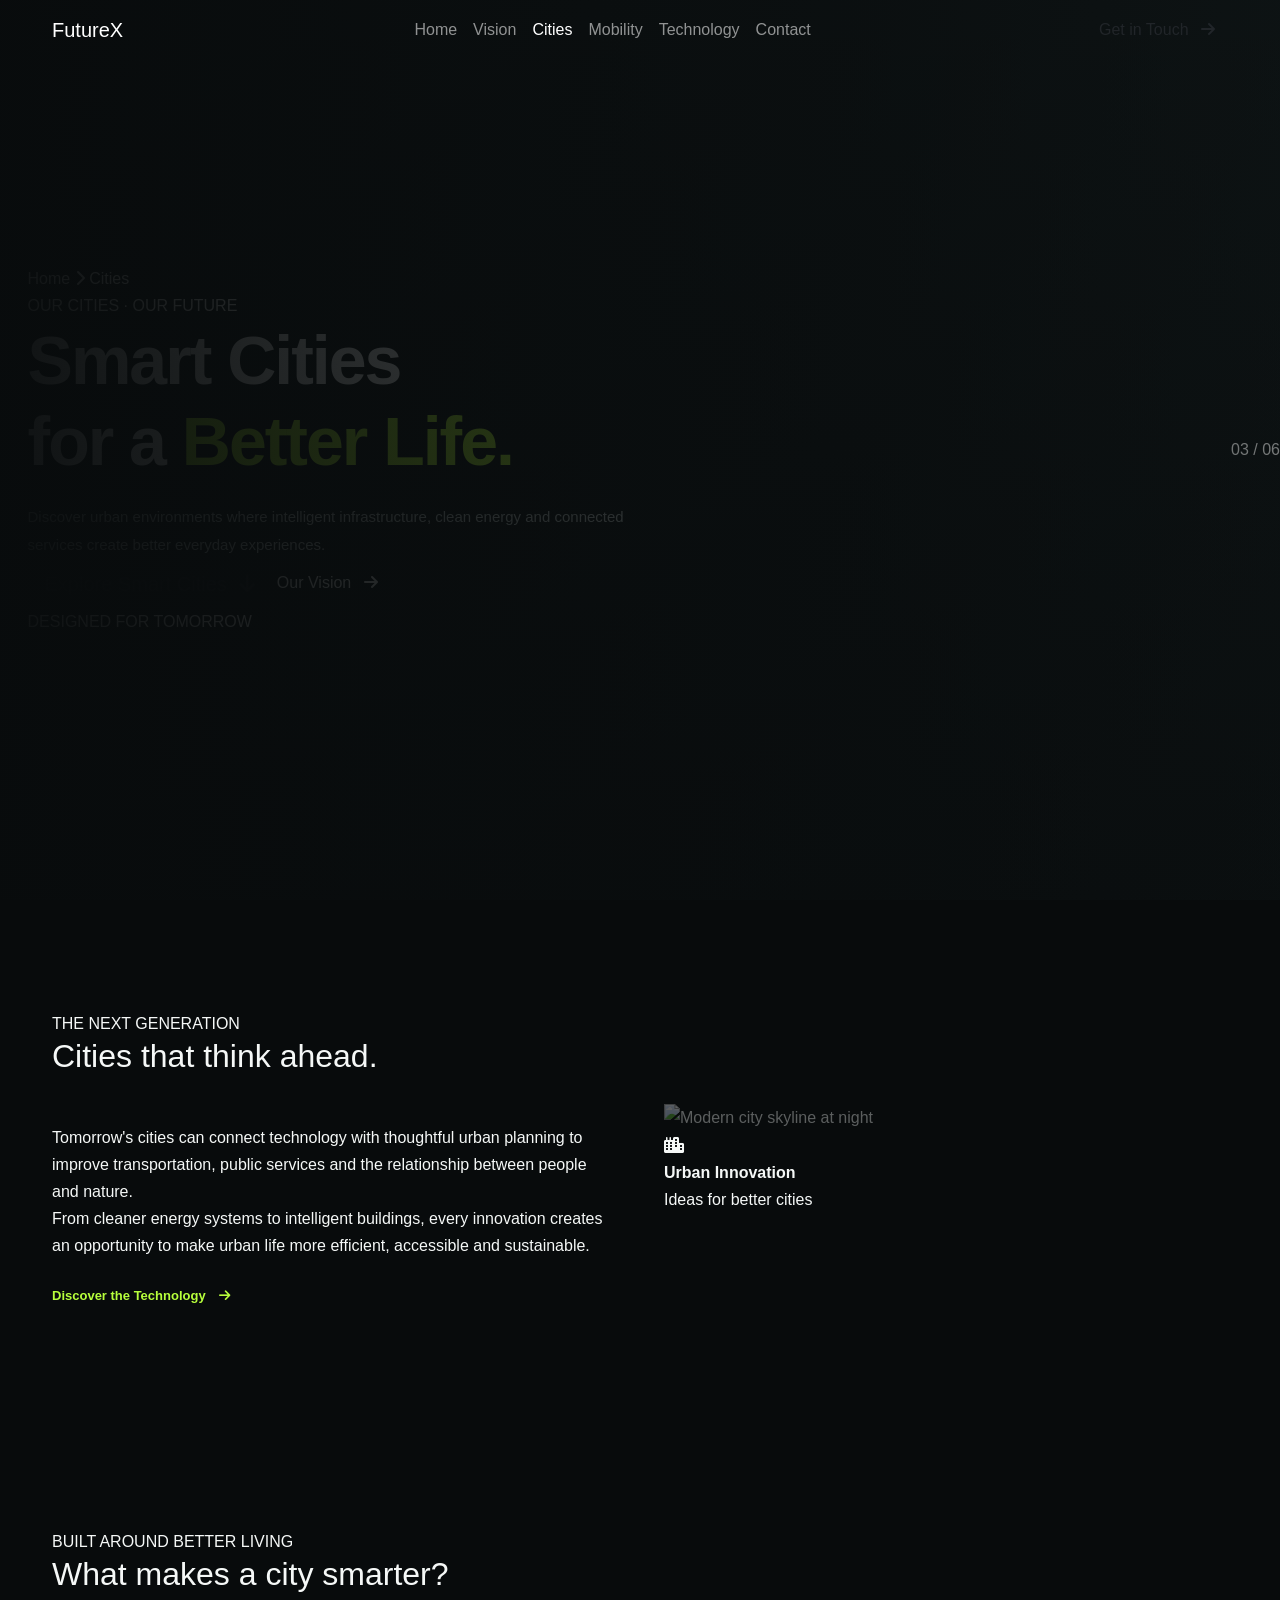
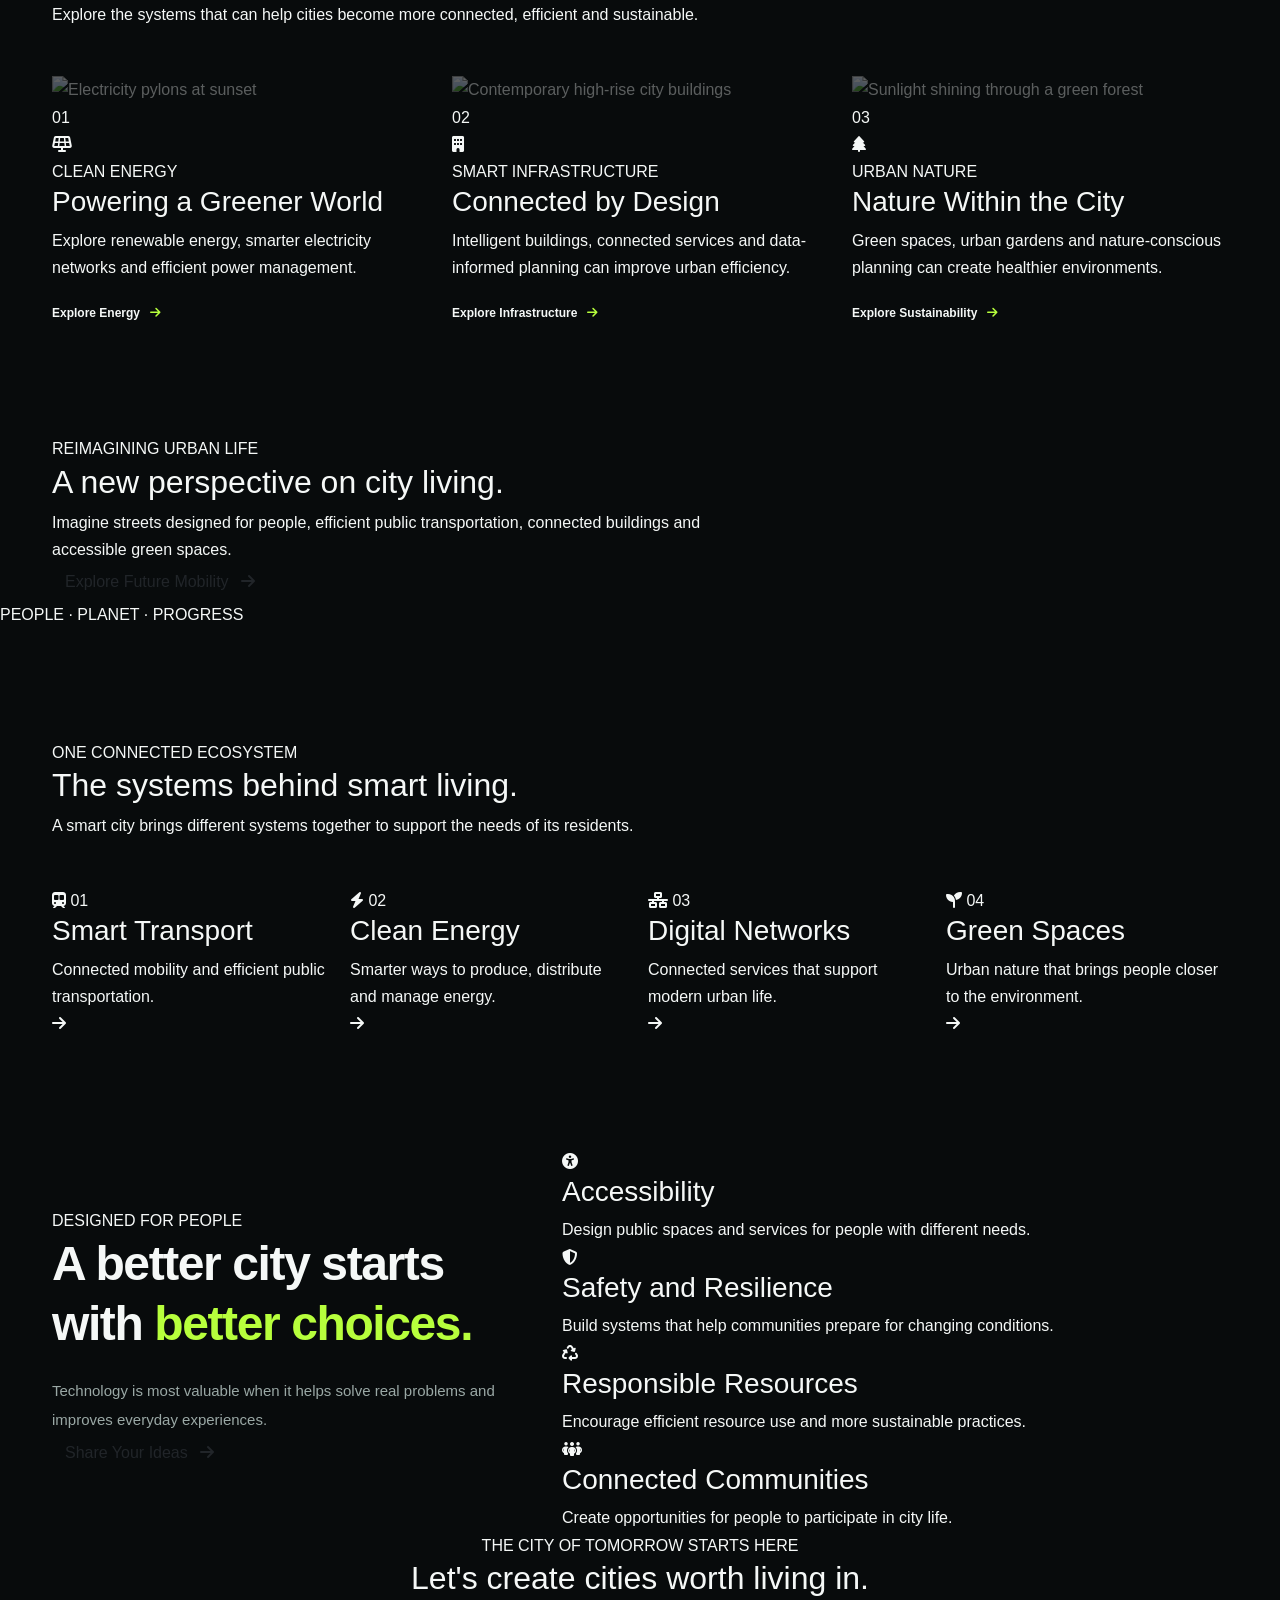
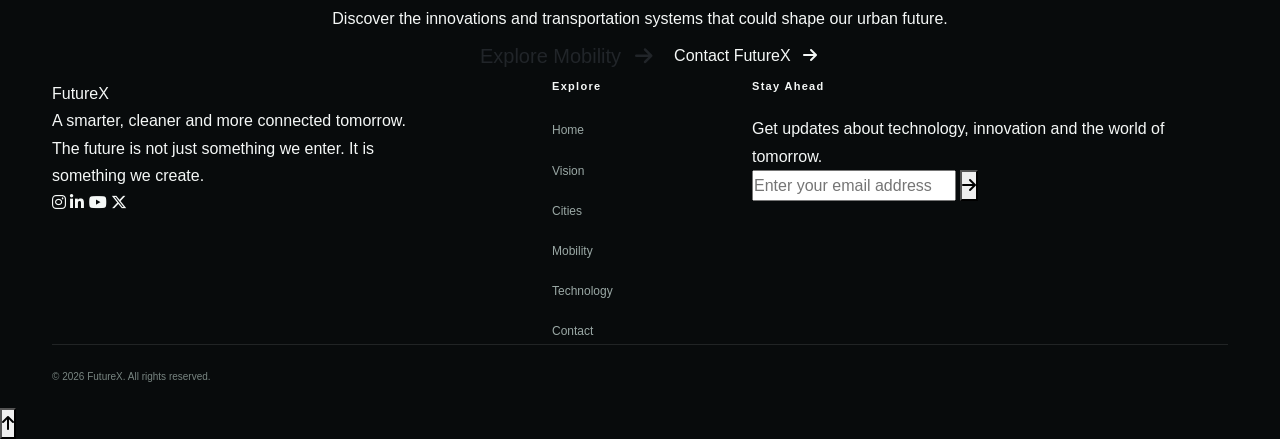
==== commit c27d18c2: "another update cities file" ====
--- a/cities.html
+++ b/cities.html
@@ -6,58 +6,70 @@
 
     <meta name="viewport" content="width=device-width, initial-scale=1.0" />
 
+    <title>Smart Cities | FutureX</title>
+
     <meta
       name="description"
-      content="Explore FutureX smart cities of 2050, sustainable architecture, clean energy and connected urban life."
+      content="Explore the future of smart cities, green energy, intelligent infrastructure and sustainable urban living."
     />
 
-    <title>Smart Cities | FutureX</title>
+    <!-- Google Fonts -->
 
     <link rel="preconnect" href="https://fonts.googleapis.com" />
 
     <link rel="preconnect" href="https://fonts.gstatic.com" crossorigin />
 
     <link
-      href="https://fonts.googleapis.com/css2?family=DM+Sans:wght@400;500;600;700&family=Orbitron:wght@400;500;600;700;800&display=swap"
+      href="https://fonts.googleapis.com/css2?family=Inter:wght@400;500;600;700;800&display=swap"
       rel="stylesheet"
     />
+
+    <!-- Bootstrap 5 -->
 
     <link
       href="https://cdn.jsdelivr.net/npm/bootstrap@5.3.8/dist/css/bootstrap.min.css"
       rel="stylesheet"
     />
 
+    <!-- Font Awesome -->
+
     <link
-      href="https://cdnjs.cloudflare.com/ajax/libs/font-awesome/6.5.2/css/all.min.css"
       rel="stylesheet"
+      href="https://cdnjs.cloudflare.com/ajax/libs/font-awesome/6.7.2/css/all.min.css"
     />
+
+    <!-- Shared CSS -->
 
     <link rel="stylesheet" href="style.css" />
   </head>
 
-  <body>
-    <!-- NAVBAR -->
-
-    <nav class="navbar navbar-expand-lg navbar-dark fixed-top future-navbar">
+  <body id="top">
+    <!-- =========================
+
+         NAVBAR
+
+    ========================== -->
+
+    <nav class="navbar navbar-expand-lg navbar-dark fixed-top fx-navbar">
       <div class="container">
-        <a class="navbar-brand future-logo" href="index.html">
-          FUTURE<span>X</span><small> LIFE IN 2050</small>
+        <a class="navbar-brand fx-logo" href="index.html">
+          Future<span>X</span>
         </a>
 
         <button
           class="navbar-toggler"
           type="button"
           data-bs-toggle="collapse"
-          data-bs-target="#futureNavbar"
-          aria-controls="futureNavbar"
+          data-bs-target="#mainNavbar"
+          aria-controls="mainNavbar"
           aria-expanded="false"
           aria-label="Toggle navigation"
         >
           <span class="navbar-toggler-icon"></span>
         </button>
 
-        <div class="collapse navbar-collapse" id="futureNavbar">
-          <ul class="navbar-nav ms-auto align-items-lg-center gap-lg-2">
+        <div class="collapse navbar-collapse" id="mainNavbar">
+          <ul class="navbar-nav mx-auto">
             <li class="nav-item">
               <a class="nav-link" href="index.html">Home</a>
             </li>
@@ -67,8 +79,8 @@
             </li>
 
             <li class="nav-item">
-              <a class="nav-link active" aria-current="page" href="cities.html"
-                >Smart Cities</a
+              <a class="nav-link active" href="cities.html" aria-current="page"
+                >Cities</a
               >
             </li>
 
@@ -83,461 +95,575 @@
             <li class="nav-item">
               <a class="nav-link" href="contact.html">Contact</a>
             </li>
-
-            <li class="nav-item ms-lg-2">
-              <a class="btn future-btn future-btn-small" href="contact.html">
-                Let's Connect <i class="fa-solid fa-arrow-right ms-2"></i>
-              </a>
-            </li>
           </ul>
+
+          <a href="contact.html" class="btn btn-fx nav-cta">
+            Get in Touch
+
+            <i class="fa-solid fa-arrow-right ms-2"></i>
+          </a>
         </div>
       </div>
     </nav>
 
     <main>
-      <!-- PAGE HERO -->
-
-      <section class="inner-hero cities-hero">
+      <!-- =========================
+
+             CITIES HERO
+
+        ========================== -->
+
+      <section class="cities-hero inner-hero">
+        <div class="inner-hero-bg cities-bg"></div>
+
         <div class="inner-hero-overlay"></div>
 
-        <div class="container inner-hero-content">
-          <p class="section-eyebrow">02 / URBAN EVOLUTION</p>
-
-          <h1 class="inner-hero-title">
-            CITIES OF<br />
-
-            <span>TOMORROW.</span>
-          </h1>
-
-          <p class="inner-hero-description">
-            Discover a new vision of urban life where intelligent
-            infrastructure, clean energy and nature work together.
-          </p>
-
-          <div class="breadcrumb-future">
-            <a href="index.html">Home</a>
-
-            <i class="fa-solid fa-chevron-right"></i>
-
-            <span>Smart Cities</span>
-          </div>
-        </div>
+        <div class="container inner-hero-container">
+          <div class="row align-items-center min-vh-100">
+            <div class="col-lg-7">
+              <div class="breadcrumb-line reveal">
+                <a href="index.html">Home</a>
+
+                <i class="fa-solid fa-chevron-right"></i>
+
+                <span>Cities</span>
+              </div>
+
+              <span class="eyebrow reveal"> OUR CITIES · OUR FUTURE </span>
+
+              <h1 class="inner-hero-title reveal">
+                Smart Cities
+
+                <br />
+
+                for a <span class="gradient-text">Better Life.</span>
+              </h1>
+
+              <p class="inner-hero-description reveal">
+                Discover urban environments where intelligent infrastructure,
+                clean energy and connected services create better everyday
+                experiences.
+              </p>
+
+              <div class="hero-actions reveal">
+                <a href="#city-features" class="btn btn-fx btn-lg">
+                  Explore Smart Cities
+
+                  <i class="fa-solid fa-arrow-down ms-2"></i>
+                </a>
+
+                <a href="vision.html" class="hero-secondary-link">
+                  Our Vision
+
+                  <i class="fa-solid fa-arrow-right ms-2"></i>
+                </a>
+              </div>
+
+              <div class="vision-hero-note reveal">
+                <span class="status-dot"></span>
+
+                DESIGNED FOR TOMORROW
+              </div>
+            </div>
+          </div>
+        </div>
+
+        <div class="inner-hero-index">03 <span>/ 06</span></div>
       </section>
 
-      <!-- INTRODUCTION -->
-
-      <section class="section-padding">
+      <!-- =========================
+
+             INTRODUCTION
+
+        ========================== -->
+
+      <section class="section-padding cities-intro">
         <div class="container">
           <div class="row align-items-center g-5">
             <div class="col-lg-6">
-              <div class="section-image-wrap">
-                <img
-                  src="https://images.unsplash.com/photo-1511818966892-d7d671e672a2?auto=format&fit=crop&w=1200&q=85"
-                  alt="Contemporary urban architecture"
-                  class="section-image"
-                  loading="lazy"
-                />
-
-                <div class="image-label">
-                  <span class="status-dot"></span>
-
-                  URBAN LIFE REIMAGINED
-                </div>
-
-                <div class="image-corner-mark">CITIES / 2050</div>
+              <div class="section-heading cities-intro-heading reveal">
+                <div>
+                  <span class="eyebrow"> THE NEXT GENERATION </span>
+
+                  <h2>
+                    Cities that think
+
+                    <span class="gradient-text">ahead.</span>
+                  </h2>
+                </div>
               </div>
+
+              <p class="cities-intro-text reveal">
+                Tomorrow's cities can connect technology with thoughtful urban
+                planning to improve transportation, public services and the
+                relationship between people and nature.
+              </p>
+
+              <p class="cities-intro-text reveal">
+                From cleaner energy systems to intelligent buildings, every
+                innovation creates an opportunity to make urban life more
+                efficient, accessible and sustainable.
+              </p>
+
+              <a href="technology.html" class="text-link">
+                Discover the Technology
+
+                <i class="fa-solid fa-arrow-right ms-2"></i>
+              </a>
             </div>
 
             <div class="col-lg-6">
-              <p class="section-eyebrow">THE NEXT GENERATION OF CITIES</p>
-
-              <h2 class="section-title">
-                MORE THAN<br />
-
-                <span>CONCRETE AND STEEL.</span>
+              <div class="cities-image-grid reveal">
+                <div class="cities-main-image">
+                  <img
+                    src="https://images.unsplash.com/photo-1519501025264-65ba15a82390?auto=format&fit=crop&w=1200&q=85"
+                    alt="Modern city skyline at night"
+                    loading="lazy"
+                  />
+                </div>
+
+                <div class="cities-floating-card">
+                  <span class="floating-card-icon">
+                    <i class="fa-solid fa-city"></i>
+                  </span>
+
+                  <div>
+                    <strong>Urban Innovation</strong>
+
+                    <p>Ideas for better cities</p>
+                  </div>
+                </div>
+              </div>
+            </div>
+          </div>
+        </div>
+      </section>
+
+      <!-- =========================
+
+             CITY FEATURES
+
+        ========================== -->
+
+      <section
+        class="section-padding cities-features-section"
+        id="city-features"
+      >
+        <div class="container">
+          <div class="section-heading reveal">
+            <div>
+              <span class="eyebrow"> BUILT AROUND BETTER LIVING </span>
+
+              <h2>
+                What makes a city
+
+                <span class="gradient-text">smarter?</span>
               </h2>
-
-              <p class="section-description">
-                The cities of tomorrow could be designed to use resources more
-                efficiently, improve public services and create healthier spaces
-                for people to live and work.
-              </p>
-
-              <p class="section-description">
-                Connected systems can help cities understand traffic, energy
-                demand and environmental conditions. But a truly smart city must
-                also be accessible, inclusive and welcoming.
-              </p>
-
-              <a href="#city-features" class="btn future-btn mt-3">
-                Explore City Features
-
-                <i class="fa-solid fa-arrow-right ms-2"></i>
-              </a>
+            </div>
+
+            <p>
+              Explore the systems that can help cities become more connected,
+              efficient and sustainable.
+            </p>
+          </div>
+
+          <div class="row g-4">
+            <!-- Green Energy -->
+
+            <div class="col-md-6 col-xl-4">
+              <article class="city-card reveal">
+                <div class="city-card-image">
+                  <img
+                    src="https://images.unsplash.com/photo-1473341304170-971dccb5ac1e?auto=format&fit=crop&w=900&q=85"
+                    alt="Electricity pylons at sunset"
+                    loading="lazy"
+                  />
+
+                  <span class="city-card-number">01</span>
+                </div>
+
+                <div class="city-card-content">
+                  <div class="city-card-icon">
+                    <i class="fa-solid fa-solar-panel"></i>
+                  </div>
+
+                  <span class="feature-category"> CLEAN ENERGY </span>
+
+                  <h3>Powering a Greener World</h3>
+
+                  <p>
+                    Explore renewable energy, smarter electricity networks and
+                    efficient power management.
+                  </p>
+
+                  <a href="technology.html" class="card-link">
+                    Explore Energy
+
+                    <i class="fa-solid fa-arrow-right"></i>
+                  </a>
+                </div>
+              </article>
+            </div>
+
+            <!-- Smart Infrastructure -->
+
+            <div class="col-md-6 col-xl-4">
+              <article class="city-card reveal">
+                <div class="city-card-image">
+                  <img
+                    src="https://images.unsplash.com/photo-1480714378408-67cf0d13bc1b?auto=format&fit=crop&w=900&q=85"
+                    alt="Contemporary high-rise city buildings"
+                    loading="lazy"
+                  />
+
+                  <span class="city-card-number">02</span>
+                </div>
+
+                <div class="city-card-content">
+                  <div class="city-card-icon">
+                    <i class="fa-solid fa-building"></i>
+                  </div>
+
+                  <span class="feature-category"> SMART INFRASTRUCTURE </span>
+
+                  <h3>Connected by Design</h3>
+
+                  <p>
+                    Intelligent buildings, connected services and data-informed
+                    planning can improve urban efficiency.
+                  </p>
+
+                  <a href="technology.html" class="card-link">
+                    Explore Infrastructure
+
+                    <i class="fa-solid fa-arrow-right"></i>
+                  </a>
+                </div>
+              </article>
+            </div>
+
+            <!-- Urban Nature -->
+
+            <div class="col-md-6 col-xl-4">
+              <article class="city-card reveal">
+                <div class="city-card-image">
+                  <img
+                    src="https://images.unsplash.com/photo-1441974231531-c6227db76b6e?auto=format&fit=crop&w=900&q=85"
+                    alt="Sunlight shining through a green forest"
+                    loading="lazy"
+                  />
+
+                  <span class="city-card-number">03</span>
+                </div>
+
+                <div class="city-card-content">
+                  <div class="city-card-icon">
+                    <i class="fa-solid fa-tree"></i>
+                  </div>
+
+                  <span class="feature-category"> URBAN NATURE </span>
+
+                  <h3>Nature Within the City</h3>
+
+                  <p>
+                    Green spaces, urban gardens and nature-conscious planning
+                    can create healthier environments.
+                  </p>
+
+                  <a href="vision.html" class="card-link">
+                    Explore Sustainability
+
+                    <i class="fa-solid fa-arrow-right"></i>
+                  </a>
+                </div>
+              </article>
             </div>
           </div>
         </div>
       </section>
 
-      <!-- CITY FEATURES -->
-
-      <section class="section-padding pillars-section" id="city-features">
+      <!-- =========================
+
+             CITY OF TOMORROW
+
+        ========================== -->
+
+      <section class="city-showcase-section">
+        <div class="city-showcase-bg"></div>
+
         <div class="container">
-          <div class="section-heading text-center">
-            <p class="section-eyebrow">THE SMART CITY ECOSYSTEM</p>
-
-            <h2 class="section-title">
-              DESIGNED FOR <span>BETTER LIVING.</span>
-            </h2>
-
-            <p class="section-description mx-auto">
-              Explore the technologies and ideas that could help tomorrow's
-              cities become more sustainable and connected.
+          <div class="row align-items-center">
+            <div class="col-lg-7">
+              <div class="city-showcase-content reveal">
+                <span class="eyebrow"> REIMAGINING URBAN LIFE </span>
+
+                <h2>
+                  A new perspective on
+                  <span class="gradient-text">city living.</span>
+                </h2>
+
+                <p>
+                  Imagine streets designed for people, efficient public
+                  transportation, connected buildings and accessible green
+                  spaces.
+                </p>
+
+                <a href="mobility.html" class="btn btn-fx">
+                  Explore Future Mobility
+
+                  <i class="fa-solid fa-arrow-right ms-2"></i>
+                </a>
+              </div>
+            </div>
+          </div>
+        </div>
+
+        <div class="city-showcase-label">PEOPLE · PLANET · PROGRESS</div>
+      </section>
+
+      <!-- =========================
+
+             CITY SYSTEMS
+
+        ========================== -->
+
+      <section class="section-padding city-systems-section">
+        <div class="container">
+          <div class="section-heading reveal">
+            <div>
+              <span class="eyebrow"> ONE CONNECTED ECOSYSTEM </span>
+
+              <h2>
+                The systems behind
+
+                <span class="gradient-text">smart living.</span>
+              </h2>
+            </div>
+
+            <p>
+              A smart city brings different systems together to support the
+              needs of its residents.
             </p>
           </div>
 
-          <div class="row g-4 mt-3">
-            <div class="col-md-6 col-xl-4">
-              <article class="future-card city-feature-card">
-                <div class="city-feature-icon">
-                  <i class="fa-solid fa-solar-panel"></i>
-                </div>
-
-                <span class="card-category">01 / ENERGY</span>
-
-                <h3>Clean Energy Systems</h3>
+          <div class="row g-3">
+            <!-- Transport -->
+
+            <div class="col-md-6 col-lg-3">
+              <a href="mobility.html" class="system-card reveal">
+                <span class="system-icon">
+                  <i class="fa-solid fa-train-subway"></i>
+                </span>
+
+                <span class="system-number">01</span>
+
+                <h3>Smart Transport</h3>
+
+                <p>Connected mobility and efficient public transportation.</p>
+
+                <span class="system-arrow">
+                  <i class="fa-solid fa-arrow-right"></i>
+                </span>
+              </a>
+            </div>
+
+            <!-- Energy -->
+
+            <div class="col-md-6 col-lg-3">
+              <a href="technology.html" class="system-card reveal">
+                <span class="system-icon">
+                  <i class="fa-solid fa-bolt"></i>
+                </span>
+
+                <span class="system-number">02</span>
+
+                <h3>Clean Energy</h3>
+
+                <p>Smarter ways to produce, distribute and manage energy.</p>
+
+                <span class="system-arrow">
+                  <i class="fa-solid fa-arrow-right"></i>
+                </span>
+              </a>
+            </div>
+
+            <!-- Digital Networks -->
+
+            <div class="col-md-6 col-lg-3">
+              <a href="technology.html" class="system-card reveal">
+                <span class="system-icon">
+                  <i class="fa-solid fa-network-wired"></i>
+                </span>
+
+                <span class="system-number">03</span>
+
+                <h3>Digital Networks</h3>
+
+                <p>Connected services that support modern urban life.</p>
+
+                <span class="system-arrow">
+                  <i class="fa-solid fa-arrow-right"></i>
+                </span>
+              </a>
+            </div>
+
+            <!-- Green Spaces -->
+
+            <div class="col-md-6 col-lg-3">
+              <a href="vision.html" class="system-card reveal">
+                <span class="system-icon">
+                  <i class="fa-solid fa-seedling"></i>
+                </span>
+
+                <span class="system-number">04</span>
+
+                <h3>Green Spaces</h3>
 
                 <p>
-                  Solar power, wind energy and smarter electricity networks can
-                  help cities reduce their reliance on fossil fuels.
+                  Urban nature that brings people closer to the environment.
                 </p>
 
-                <a href="technology.html" class="card-link">
-                  Explore technology <i class="fa-solid fa-arrow-right"></i>
-                </a>
-              </article>
-            </div>
-
-            <div class="col-md-6 col-xl-4">
-              <article class="future-card city-feature-card">
-                <div class="city-feature-icon">
-                  <i class="fa-solid fa-building"></i>
-                </div>
-
-                <span class="card-category">02 / ARCHITECTURE</span>
-
-                <h3>Intelligent Buildings</h3>
-
-                <p>
-                  Connected building systems can help manage lighting,
-                  temperature and energy use while improving comfort.
-                </p>
-
-                <a href="vision.html" class="card-link">
-                  Discover our vision <i class="fa-solid fa-arrow-right"></i>
-                </a>
-              </article>
-            </div>
-
-            <div class="col-md-6 col-xl-4">
-              <article class="future-card city-feature-card">
-                <div class="city-feature-icon">
-                  <i class="fa-solid fa-tree"></i>
-                </div>
-
-                <span class="card-category">03 / NATURE</span>
-
-                <h3>Green Urban Spaces</h3>
-
-                <p>
-                  Parks, green roofs and tree-lined streets can support
-                  biodiversity and make urban areas more enjoyable.
-                </p>
-
-                <a href="#green-living" class="card-link">
-                  Explore green living <i class="fa-solid fa-arrow-right"></i>
-                </a>
-              </article>
-            </div>
-
-            <div class="col-md-6 col-xl-4">
-              <article class="future-card city-feature-card">
-                <div class="city-feature-icon">
-                  <i class="fa-solid fa-network-wired"></i>
-                </div>
-
-                <span class="card-category">04 / CONNECTIVITY</span>
-
-                <h3>Connected Infrastructure</h3>
-
-                <p>
-                  Sensors and digital networks could help city services respond
-                  more effectively to changing conditions.
-                </p>
-
-                <a href="technology.html" class="card-link">
-                  Discover connected tech
+                <span class="system-arrow">
                   <i class="fa-solid fa-arrow-right"></i>
-                </a>
-              </article>
-            </div>
-
-            <div class="col-md-6 col-xl-4">
-              <article class="future-card city-feature-card">
-                <div class="city-feature-icon">
-                  <i class="fa-solid fa-recycle"></i>
-                </div>
-
-                <span class="card-category">05 / RESOURCES</span>
-
-                <h3>Smarter Resource Use</h3>
-
-                <p>
-                  Better waste collection, recycling and water management can
-                  help reduce pressure on limited resources.
-                </p>
-
-                <a href="vision.html" class="card-link">
-                  Explore our vision <i class="fa-solid fa-arrow-right"></i>
-                </a>
-              </article>
-            </div>
-
-            <div class="col-md-6 col-xl-4">
-              <article class="future-card city-feature-card">
-                <div class="city-feature-icon">
-                  <i class="fa-solid fa-wheelchair-move"></i>
-                </div>
-
-                <span class="card-category">06 / ACCESSIBILITY</span>
-
-                <h3>People-First Design</h3>
-
-                <p>
-                  Accessible public spaces, reliable services and safer walking
-                  routes can help more people participate in city life.
-                </p>
-
-                <a href="mobility.html" class="card-link">
-                  Explore mobility <i class="fa-solid fa-arrow-right"></i>
-                </a>
-              </article>
+                </span>
+              </a>
             </div>
           </div>
         </div>
       </section>
 
-      <!-- GREEN CITY FEATURE -->
-
-      <section class="feature-section" id="green-living">
+      <!-- =========================
+
+             FUTURE CITY PRINCIPLES
+
+        ========================== -->
+
+      <section class="city-principles-section">
         <div class="container">
           <div class="row align-items-center g-5">
-            <div class="col-lg-6">
-              <div class="feature-image-wrap">
-                <img
-                  src="https://images.unsplash.com/photo-1518005020951-eccb494ad742?auto=format&fit=crop&w=1200&q=85"
-                  alt="Modern architecture with geometric design"
-                  loading="lazy"
-                />
-
-                <div class="feature-image-caption">
-                  <span class="status-dot"></span>
-
-                  DESIGNING WITH PURPOSE
-                </div>
+            <div class="col-lg-5">
+              <div class="reveal">
+                <span class="eyebrow"> DESIGNED FOR PEOPLE </span>
+
+                <h2 class="section-title">
+                  A better city starts with
+
+                  <span class="gradient-text">better choices.</span>
+                </h2>
+
+                <p class="section-description">
+                  Technology is most valuable when it helps solve real problems
+                  and improves everyday experiences.
+                </p>
+
+                <a href="contact.html" class="btn btn-fx">
+                  Share Your Ideas
+
+                  <i class="fa-solid fa-arrow-right ms-2"></i>
+                </a>
               </div>
             </div>
 
-            <div class="col-lg-6">
-              <p class="section-eyebrow">A GREENER URBAN FUTURE</p>
-
-              <h2 class="section-title">
-                LET NATURE<br />
-
-                <span>BE PART OF THE CITY.</span>
-              </h2>
-
-              <p class="section-description">
-                Sustainable urban planning is about more than adding technology.
-                It also means protecting natural spaces, making walking easier
-                and using energy and water wisely.
-              </p>
-
-              <div class="feature-list">
-                <div class="feature-list-item">
-                  <span class="feature-check">
-                    <i class="fa-solid fa-check"></i>
+            <div class="col-lg-7">
+              <div class="city-principle-list">
+                <div class="city-principle-item reveal">
+                  <span class="principle-icon">
+                    <i class="fa-solid fa-universal-access"></i>
                   </span>
 
                   <div>
-                    <h4>Green Architecture</h4>
-
-                    <p>Buildings designed with energy efficiency in mind.</p>
-                  </div>
-                </div>
-
-                <div class="feature-list-item">
-                  <span class="feature-check">
-                    <i class="fa-solid fa-check"></i>
-                  </span>
-
-                  <div>
-                    <h4>Cleaner Transportation</h4>
+                    <h3>Accessibility</h3>
 
                     <p>
-                      More options for public transport, cycling and walking.
+                      Design public spaces and services for people with
+                      different needs.
                     </p>
                   </div>
                 </div>
 
-                <div class="feature-list-item">
-                  <span class="feature-check">
-                    <i class="fa-solid fa-check"></i>
+                <div class="city-principle-item reveal">
+                  <span class="principle-icon">
+                    <i class="fa-solid fa-shield-halved"></i>
                   </span>
 
                   <div>
-                    <h4>Healthier Public Spaces</h4>
+                    <h3>Safety and Resilience</h3>
 
                     <p>
-                      Places where communities can meet and spend time outdoors.
+                      Build systems that help communities prepare for changing
+                      conditions.
                     </p>
                   </div>
                 </div>
+
+                <div class="city-principle-item reveal">
+                  <span class="principle-icon">
+                    <i class="fa-solid fa-recycle"></i>
+                  </span>
+
+                  <div>
+                    <h3>Responsible Resources</h3>
+
+                    <p>
+                      Encourage efficient resource use and more sustainable
+                      practices.
+                    </p>
+                  </div>
+                </div>
+
+                <div class="city-principle-item reveal">
+                  <span class="principle-icon">
+                    <i class="fa-solid fa-people-group"></i>
+                  </span>
+
+                  <div>
+                    <h3>Connected Communities</h3>
+
+                    <p>
+                      Create opportunities for people to participate in city
+                      life.
+                    </p>
+                  </div>
+                </div>
               </div>
-
-              <a href="mobility.html" class="btn future-btn mt-3">
-                Explore Future Mobility
+            </div>
+          </div>
+        </div>
+      </section>
+
+      <!-- =========================
+
+             EXPLORE MORE
+
+        ========================== -->
+
+      <section class="cta-section">
+        <div class="container text-center">
+          <div class="cta-content reveal">
+            <span class="eyebrow"> THE CITY OF TOMORROW STARTS HERE </span>
+
+            <h2>
+              Let's create cities
+
+              <span class="gradient-text">worth living in.</span>
+            </h2>
+
+            <p>
+              Discover the innovations and transportation systems that could
+              shape our urban future.
+            </p>
+
+            <div class="cta-actions">
+              <a href="mobility.html" class="btn btn-fx btn-lg">
+                Explore Mobility
 
                 <i class="fa-solid fa-arrow-right ms-2"></i>
               </a>
-            </div>
-          </div>
-        </div>
-      </section>
-
-      <!-- SMART CITY EXPERIENCE -->
-
-      <section class="section-padding city-experience-section">
-        <div class="container">
-          <div class="section-heading text-center">
-            <p class="section-eyebrow">A DAY IN THE CITY OF 2050</p>
-
-            <h2 class="section-title">
-              EVERYDAY LIFE, <span>REIMAGINED.</span>
-            </h2>
-
-            <p class="section-description mx-auto">
-              Picture how a thoughtfully designed city might make everyday
-              routines more convenient and sustainable.
-            </p>
-          </div>
-
-          <div class="row g-4 mt-3">
-            <div class="col-md-6 col-lg-3">
-              <div class="city-day-card">
-                <div class="city-day-top">
-                  <span>08:00 AM</span>
-
-                  <i class="fa-solid fa-sun"></i>
-                </div>
-
-                <h3>A Smarter Morning</h3>
-
-                <p>
-                  Connected home systems help manage lighting, temperature and
-                  daily routines.
-                </p>
-              </div>
-            </div>
-
-            <div class="col-md-6 col-lg-3">
-              <div class="city-day-card">
-                <div class="city-day-top">
-                  <span>09:30 AM</span>
-
-                  <i class="fa-solid fa-train-subway"></i>
-                </div>
-
-                <h3>Seamless Travel</h3>
-
-                <p>
-                  Digital travel information helps people compare public
-                  transport routes and travel options.
-                </p>
-              </div>
-            </div>
-
-            <div class="col-md-6 col-lg-3">
-              <div class="city-day-card">
-                <div class="city-day-top">
-                  <span>01:00 PM</span>
-
-                  <i class="fa-solid fa-tree"></i>
-                </div>
-
-                <h3>Time in Nature</h3>
-
-                <p>
-                  Green public spaces offer room to relax, exercise and connect
-                  with others.
-                </p>
-              </div>
-            </div>
-
-            <div class="col-md-6 col-lg-3">
-              <div class="city-day-card">
-                <div class="city-day-top">
-                  <span>06:00 PM</span>
-
-                  <i class="fa-solid fa-city"></i>
-                </div>
-
-                <h3>A Connected Evening</h3>
-
-                <p>
-                  Efficient public services help communities make better use of
-                  shared spaces and resources.
-                </p>
-              </div>
-            </div>
-          </div>
-
-          <p class="timeline-disclaimer">
-            <i class="fa-solid fa-circle-info me-2"></i>
-
-            These examples are possible future scenarios, not predictions or
-            guarantees about life in 2050.
-          </p>
-        </div>
-      </section>
-
-      <!-- CALL TO ACTION -->
-
-      <section class="vision-cta-section">
-        <div class="container">
-          <div class="vision-cta-box">
-            <p class="section-eyebrow">THE CITY OF TOMORROW STARTS TODAY</p>
-
-            <h2>
-              BETTER CITIES.<br />
-
-              <span>BETTER POSSIBILITIES.</span>
-            </h2>
-
-            <p>
-              Explore how technology could transform the way we move, connect
-              and experience the world around us.
-            </p>
-
-            <div class="hero-buttons justify-content-center">
-              <a href="mobility.html" class="btn future-btn">
-                Explore Mobility
+
+              <a href="contact.html" class="hero-secondary-link">
+                Contact FutureX
 
                 <i class="fa-solid fa-arrow-right ms-2"></i>
-              </a>
-
-              <a href="technology.html" class="btn future-btn-outline">
-                Discover Technology
               </a>
             </div>
           </div>
@@ -545,128 +671,128 @@
       </section>
     </main>
 
-    <!-- FOOTER -->
-
-    <footer class="future-footer">
+    <!-- =========================
+
+         SHARED FOOTER
+
+    ========================== -->
+
+    <footer class="fx-footer">
       <div class="container">
-        <div class="row g-5 footer-main">
-          <div class="col-lg-4 col-md-6">
-            <a class="footer-logo" href="index.html"> FUTURE<span>X</span> </a>
-
-            <p class="footer-about">
-              Exploring the possibilities of life in 2050 through technology,
-              sustainable thinking and human imagination.
+        <div class="row gy-5">
+          <!-- Brand -->
+
+          <div class="col-lg-4">
+            <a href="index.html" class="footer-logo"> Future<span>X</span> </a>
+
+            <p class="footer-description">
+              A smarter, cleaner and more connected tomorrow. The future is not
+              just something we enter. It is something we create.
             </p>
 
-            <div class="footer-socials">
-              <a
-                href="https://www.instagram.com/"
-                target="_blank"
-                rel="noopener noreferrer"
-                aria-label="Instagram"
-              >
+            <div class="social-links">
+              <a href="https://www.instagram.com/" aria-label="Instagram">
                 <i class="fa-brands fa-instagram"></i>
               </a>
 
-              <a
-                href="https://www.linkedin.com/"
-                target="_blank"
-                rel="noopener noreferrer"
-                aria-label="LinkedIn"
-              >
+              <a href="https://www.linkedin.com/" aria-label="LinkedIn">
                 <i class="fa-brands fa-linkedin-in"></i>
               </a>
 
-              <a
-                href="https://www.youtube.com/"
-                target="_blank"
-                rel="noopener noreferrer"
-                aria-label="YouTube"
-              >
+              <a href="https://www.youtube.com/" aria-label="YouTube">
                 <i class="fa-brands fa-youtube"></i>
               </a>
 
-              <a
-                href="https://x.com/"
-                target="_blank"
-                rel="noopener noreferrer"
-                aria-label="X"
-              >
+              <a href="https://x.com/" aria-label="X">
                 <i class="fa-brands fa-x-twitter"></i>
               </a>
             </div>
           </div>
 
-          <div class="col-6 col-lg-2 col-md-3">
+          <!-- Quick Links -->
+
+          <div class="col-6 col-lg-2 offset-lg-1">
             <h4 class="footer-heading">Explore</h4>
 
             <ul class="footer-links">
               <li><a href="index.html">Home</a></li>
 
-              <li><a href="vision.html">Our Vision</a></li>
-
-              <li><a href="cities.html">Smart Cities</a></li>
+              <li><a href="vision.html">Vision</a></li>
+
+              <li><a href="cities.html">Cities</a></li>
 
               <li><a href="mobility.html">Mobility</a></li>
+
+              <li><a href="technology.html">Technology</a></li>
+
+              <li><a href="contact.html">Contact</a></li>
             </ul>
           </div>
 
-          <div class="col-6 col-lg-2 col-md-3">
-            <h4 class="footer-heading">Discover</h4>
-
-            <ul class="footer-links">
-              <li><a href="technology.html">Technology</a></li>
-
-              <li><a href="contact.html">Contact Us</a></li>
-
-              <li><a href="vision.html">Our Values</a></li>
-
-              <li><a href="index.html#future-world">FutureX Home</a></li>
-            </ul>
-          </div>
-
-          <div class="col-lg-4 col-md-6">
-            <h4 class="footer-heading">A Better Tomorrow</h4>
-
-            <p class="footer-about">
-              Big changes begin with small ideas. Keep exploring and imagine
-              what the next generation can achieve.
+          <!-- Newsletter -->
+
+          <div class="col-lg-5">
+            <h4 class="footer-heading">Stay Ahead</h4>
+
+            <p class="footer-description">
+              Get updates about technology, innovation and the world of
+              tomorrow.
             </p>
 
-            <a href="contact.html" class="footer-contact-link">
-              Let's connect
-              <i class="fa-solid fa-arrow-up-right-from-square ms-2"></i>
-            </a>
-          </div>
-        </div>
+            <form class="newsletter-form" id="newsletterForm">
+              <label for="newsletterEmail" class="visually-hidden">
+                Email address
+              </label>
+
+              <input
+                type="email"
+                id="newsletterEmail"
+                placeholder="Enter your email address"
+                required
+              />
+
+              <button type="submit" aria-label="Subscribe">
+                <i class="fa-solid fa-arrow-right"></i>
+              </button>
+            </form>
+
+            <p
+              class="form-message"
+              id="newsletterMessage"
+              aria-live="polite"
+            ></p>
+          </div>
+        </div>
+
+        <!-- Footer Bottom -->
 
         <div class="footer-bottom">
           <p>
-            © <span id="currentYear">2026</span> FutureX. All rights reserved.
+            © <span id="currentYear">2025</span>
+
+            FutureX. All rights reserved.
           </p>
 
-          <p>DESIGNED FOR TOMORROW <span class="footer-star">✦</span></p>
+          <a href="#top" class="back-to-top">
+            Back to top
+
+            <i class="fa-solid fa-arrow-up ms-1"></i>
+          </a>
         </div>
       </div>
     </footer>
 
-    <button
-      id="backToTop"
-      class="back-to-top"
-      type="button"
-      aria-label="Back to top"
-    >
+    <!-- Back To Top -->
+
+    <button class="back-top-button" id="backTop" aria-label="Back to top">
       <i class="fa-solid fa-arrow-up"></i>
     </button>
 
-    <div
-      id="toastMessage"
-      class="future-toast"
-      role="status"
-      aria-live="polite"
-    ></div>
+    <!-- Bootstrap JavaScript -->
 
     <script src="https://cdn.jsdelivr.net/npm/bootstrap@5.3.8/dist/js/bootstrap.bundle.min.js"></script>
+
+    <!-- Shared JavaScript -->
 
     <script src="main.js"></script>
   </body>
--- a/style.css
+++ b/style.css
@@ -1,51 +1,70 @@
-/* ========================================
-   FutureX - Main Stylesheet
-   ======================================== */
-
-/* 1. Global Settings */
+/* =========================================================
+   FUTUREX — LIFE IN 2050
+   Main stylesheet
+   Responsive design: Desktop, Tablet and Mobile
+========================================================= */
+
+/* ---------- 1. ROOT & RESET ---------- */
+
 :root {
-  --bg: #070b19;
-  --bg-light: #0d1428;
-  --card: #101a30;
-  --text: #f4f7ff;
-  --muted: #a0aec8;
-  --cyan: #6ce9ff;
-  --blue: #718cff;
-  --purple: #bd8aff;
-  --border: rgba(167, 190, 255, 0.15);
-  --gradient: linear-gradient(110deg, #6ce9ff, #7c9cff, #c29aff);
-  --radius: 20px;
-  --shadow: 0 20px 60px rgba(0, 0, 0, 0.25);
+  --black: #080b0c;
+  --black-soft: #0d1213;
+  --surface: #111819;
+  --surface-light: #172021;
+  --white: #f5f8f7;
+  --muted: #9aa8a5;
+  --green: #b7ff3c;
+  --green-dark: #8bd523;
+  --border: rgba(255, 255, 255, 0.1);
+  --border-green: rgba(183, 255, 60, 0.28);
+  --font-main: "DM Sans", sans-serif;
+  --font-display: "Orbitron", sans-serif;
+  --transition: 0.35s ease;
+  --container-width: 1200px;
+  --section-space: 110px;
 }
 
 * {
-  box-sizing: border-box;
   margin: 0;
   padding: 0;
+  box-sizing: border-box;
 }
 
 html {
   scroll-behavior: smooth;
-  scroll-padding-top: 100px;
+  scroll-padding-top: 90px;
 }
 
 body {
-  background: var(--bg);
-  color: var(--text);
-  font-family: "Inter", sans-serif;
+  font-family: var(--font-main);
+  background: var(--black);
+  color: var(--white);
   line-height: 1.7;
   overflow-x: hidden;
+}
+
+body,
+button,
+input,
+textarea,
+select {
+  font-family: var(--font-main);
+}
+
+body::selection,
+body *::selection {
+  background: var(--green);
+  color: var(--black);
+}
+
+img {
+  display: block;
+  max-width: 100%;
 }
 
 a {
   color: inherit;
   text-decoration: none;
-  transition: 0.3s ease;
-}
-
-img {
-  display: block;
-  max-width: 100%;
 }
 
 button,
@@ -55,547 +74,1460 @@
   font: inherit;
 }
 
+button,
+a {
+  -webkit-tap-highlight-color: transparent;
+}
+
+button:focus-visible,
+a:focus-visible,
+input:focus-visible,
+textarea:focus-visible,
+select:focus-visible {
+  outline: 2px solid var(--green);
+  outline-offset: 4px;
+}
+
+ul {
+  list-style: none;
+  padding-left: 0;
+  margin-bottom: 0;
+}
+
+p {
+  margin-bottom: 0;
+}
+
+section {
+  position: relative;
+}
+
 .container {
-  max-width: 1200px;
-}
-
-/* 2. Text and Headings */
-h1,
-h2,
-h3,
-h4,
-h5,
-h6 {
-  color: var(--text);
+  max-width: var(--container-width);
+}
+
+/* ---------- 2. REUSABLE TEXT ---------- */
+
+.section-padding {
+  padding: var(--section-space) 0;
+}
+
+.section-heading {
+  margin-bottom: 48px;
+}
+
+.section-eyebrow {
+  display: flex;
+  align-items: center;
+  gap: 10px;
+  color: var(--green);
+  font-family: var(--font-display);
+  font-size: 10px;
+  font-weight: 600;
+  letter-spacing: 2.4px;
+  margin-bottom: 22px;
+}
+
+.section-eyebrow > span {
+  display: inline-block;
+  width: 25px;
+  height: 2px;
+  background: var(--green);
+  flex-shrink: 0;
+}
+
+.section-title {
+  color: var(--white);
+  font-family: var(--font-display);
+  font-size: clamp(29px, 4vw, 48px);
   font-weight: 700;
-  line-height: 1.2;
-}
-
-p {
+  line-height: 1.25;
+  letter-spacing: -1.4px;
+  margin-bottom: 22px;
+}
+
+.section-title > span {
+  color: var(--green);
+}
+
+.section-description {
   color: var(--muted);
-}
-
-.text-gradient {
-  background: var(--gradient);
-  -webkit-background-clip: text;
-  background-clip: text;
-  -webkit-text-fill-color: transparent;
-}
-
-.section-label {
-  display: inline-block;
-  color: var(--cyan);
-  font-size: 0.75rem;
-  font-weight: 700;
-  letter-spacing: 2px;
-  text-transform: uppercase;
-}
-
-.section-padding {
-  padding: 100px 0;
-}
-
-.section-heading {
-  max-width: 750px;
+  max-width: 540px;
+  font-size: 15px;
+  line-height: 1.95;
+}
+
+.text-center .section-eyebrow {
+  justify-content: center;
+}
+
+.text-center .section-description {
   margin-left: auto;
   margin-right: auto;
 }
 
-.section-heading h2,
-.section-title {
-  font-size: clamp(2rem, 4vw, 3.3rem);
-  margin-top: 15px;
-  letter-spacing: -1.5px;
-}
-
-.section-heading p {
-  margin-top: 18px;
-}
-
-/* 3. Navigation */
-.navbar {
-  padding: 18px 0;
-  background: rgba(7, 11, 25, 0.88);
+.text-link {
+  display: inline-flex;
+  align-items: center;
+  gap: 5px;
+  color: var(--green);
+  font-size: 13px;
+  font-weight: 700;
+  margin-top: 25px;
+  transition: var(--transition);
+}
+
+.text-link:hover {
+  color: var(--white);
+  gap: 12px;
+}
+
+/* ---------- 3. NAVIGATION ---------- */
+
+.future-navbar {
+  position: sticky;
+  top: 0;
+  z-index: 1000;
+  min-height: 82px;
+  padding: 15px 0;
+  background: rgba(8, 11, 12, 0.92);
   border-bottom: 1px solid var(--border);
   backdrop-filter: blur(18px);
-  z-index: 1000;
-}
-
-.navbar-brand {
-  display: flex;
-  align-items: center;
-  gap: 8px;
-  color: var(--text) !important;
-  font-size: 1.5rem;
-  letter-spacing: -1px;
-}
-
-.brand-icon {
-  color: var(--cyan);
-}
-
-.brand-highlight {
-  color: var(--cyan);
-}
-
-.navbar-nav {
-  gap: 8px;
-}
-
-.navbar .nav-link {
+  -webkit-backdrop-filter: blur(18px);
+}
+
+.future-logo {
+  display: inline-flex;
+  align-items: center;
+  gap: 7px;
+  color: var(--white) !important;
+  font-family: var(--font-display);
+  font-size: 19px;
+  font-weight: 800;
+  letter-spacing: 1px;
+  white-space: nowrap;
+}
+
+.future-logo > span:last-child {
+  color: var(--green);
+}
+
+.logo-mark {
+  display: inline-flex;
+  align-items: center;
+  justify-content: center;
+  width: 34px;
+  height: 34px;
+  background: var(--green);
+  color: var(--black);
+  border-radius: 8px 2px 8px 2px;
+  font-family: var(--font-display);
+  font-size: 20px;
+  font-weight: 800;
+  transition: transform var(--transition);
+}
+
+.future-logo:hover .logo-mark {
+  transform: rotate(-8deg);
+}
+
+.future-navbar .navbar-nav {
+  gap: 5px;
+}
+
+.future-navbar .nav-link {
   position: relative;
-  color: var(--muted);
-  font-size: 0.86rem;
-  padding: 10px 12px !important;
-  transition: color 0.25s ease;
-}
-
-.navbar .nav-link:hover,
-.navbar .nav-link.active {
-  color: var(--cyan);
-}
-
-.navbar .nav-link::after {
+  padding: 12px 11px !important;
+  color: #b5c0bd;
+  font-size: 12px;
+  font-weight: 600;
+  transition: var(--transition);
+}
+
+.future-navbar .nav-link::after {
+  position: absolute;
+  bottom: 5px;
+  left: 11px;
+  width: 0;
+  height: 2px;
+  background: var(--green);
   content: "";
-  position: absolute;
-  left: 12px;
-  right: 12px;
-  bottom: 3px;
-  height: 2px;
-  background: var(--gradient);
-  transform: scaleX(0);
-  transition: transform 0.25s ease;
-}
-
-.navbar .nav-link:hover::after,
-.navbar .nav-link.active::after {
-  transform: scaleX(1);
-}
-
-.navbar-toggler {
-  border: 1px solid var(--border);
-}
-
-.navbar-toggler:focus {
-  box-shadow: 0 0 0 3px rgba(108, 233, 255, 0.15);
-}
-
-.navbar-toggler-icon {
-  filter: brightness(0) invert(1);
-}
-
-/* 4. Buttons */
-.btn-primary-custom {
+  transition: width var(--transition);
+}
+
+.future-navbar .nav-link:hover,
+.future-navbar .nav-link.active {
+  color: var(--green);
+}
+
+.future-navbar .nav-link:hover::after,
+.future-navbar .nav-link.active::after {
+  width: calc(100% - 22px);
+}
+
+.future-toggler {
+  border: 1px solid var(--border-green);
+  padding: 7px 10px;
+}
+
+.future-toggler:focus {
+  box-shadow: 0 0 0 3px rgba(183, 255, 60, 0.12);
+}
+
+.future-toggler .navbar-toggler-icon {
+  filter: invert(1);
+}
+
+/* ---------- 4. BUTTONS ---------- */
+
+.future-btn,
+.future-btn-outline {
   display: inline-flex;
   align-items: center;
   justify-content: center;
-  padding: 13px 22px;
-  border: 0;
-  border-radius: 50px;
-  background: var(--gradient);
-  color: #07101e !important;
-  font-size: 0.88rem;
+  min-height: 49px;
+  padding: 13px 23px;
+  border-radius: 3px;
+  font-size: 12px;
   font-weight: 700;
+  letter-spacing: 0.2px;
   transition:
-    transform 0.25s ease,
-    box-shadow 0.25s ease;
-}
-
-.btn-primary-custom:hover {
+    background var(--transition),
+    color var(--transition),
+    border-color var(--transition),
+    transform var(--transition),
+    box-shadow var(--transition);
+}
+
+.future-btn {
+  background: var(--green);
+  color: var(--black);
+  border: 1px solid var(--green);
+}
+
+.future-btn:hover {
+  background: transparent;
+  color: var(--green);
+  border-color: var(--green);
   transform: translateY(-3px);
-  box-shadow: 0 10px 30px rgba(108, 233, 255, 0.2);
-}
-
-/* 5. Main Hero */
-.hero-home {
+  box-shadow: 0 8px 25px rgba(183, 255, 60, 0.1);
+}
+
+.future-btn-outline {
+  background: transparent;
+  color: var(--white);
+  border: 1px solid rgba(255, 255, 255, 0.28);
+}
+
+.future-btn-outline:hover {
+  color: var(--green);
+  border-color: var(--green);
+  transform: translateY(-3px);
+}
+
+.future-btn-small {
+  min-height: 40px;
+  padding: 10px 16px;
+  font-size: 11px;
+}
+
+/* ---------- 5. MAIN HERO ---------- */
+
+.hero-section {
   position: relative;
   display: flex;
   align-items: center;
-  min-height: 750px;
-  padding: 140px 0 100px;
+  min-height: 690px;
+  min-height: min(780px, calc(100svh - 82px));
   overflow: hidden;
-  background: #080e20;
-}
-
-.hero-home::before,
-.page-hero::before {
-  content: "";
+  background-color: var(--black);
+  background-image: url("https://images.unsplash.com/photo-1519608487953-e999c86e7455?auto=format&fit=crop&w=2000&q=90");
+  background-position: center;
+  background-size: cover;
+}
+
+.hero-overlay,
+.inner-hero-overlay {
   position: absolute;
   inset: 0;
   background:
-    linear-gradient(90deg, rgba(5, 9, 22, 0.95), rgba(5, 9, 22, 0.35)),
-    linear-gradient(0deg, var(--bg), transparent 55%);
-  pointer-events: none;
-}
-
-.hero-home .container,
-.page-hero .container {
+    linear-gradient(
+      90deg,
+      rgba(8, 11, 12, 0.96) 0%,
+      rgba(8, 11, 12, 0.75) 48%,
+      rgba(8, 11, 12, 0.2) 100%
+    ),
+    linear-gradient(0deg, rgba(8, 11, 12, 0.72), transparent 60%);
+}
+
+.hero-content {
+  position: relative;
+  z-index: 2;
+  padding-top: 80px;
+  padding-bottom: 80px;
+  animation: fadeUp 0.9s ease both;
+}
+
+.hero-content .section-eyebrow {
+  margin-bottom: 28px;
+}
+
+.hero-title {
+  max-width: 850px;
+  color: var(--white);
+  font-family: var(--font-display);
+  font-size: clamp(43px, 7.5vw, 88px);
+  font-weight: 800;
+  line-height: 1.12;
+  letter-spacing: -3px;
+  margin-bottom: 25px;
+}
+
+.hero-title > span {
+  color: var(--green);
+}
+
+.hero-content > p {
+  max-width: 560px;
+  color: #c1ccca;
+  font-size: 16px;
+  line-height: 1.9;
+}
+
+.hero-content .future-btn {
+  margin-top: 32px;
+}
+
+.hero-content .future-btn-outline {
+  margin-top: 32px;
+}
+
+.hero-section::after {
+  position: absolute;
+  right: 8%;
+  bottom: 0;
+  width: 1px;
+  height: 120px;
+  background: linear-gradient(transparent, var(--green));
+  content: "";
+}
+
+/* ---------- 6. INNER PAGE HEROES ---------- */
+
+.inner-hero {
+  position: relative;
+  display: flex;
+  align-items: center;
+  min-height: 490px;
+  overflow: hidden;
+  background-color: #101718;
+  background-position: center;
+  background-size: cover;
+}
+
+.inner-hero-overlay {
+  background:
+    linear-gradient(
+      90deg,
+      rgba(8, 11, 12, 0.96),
+      rgba(8, 11, 12, 0.65) 68%,
+      rgba(8, 11, 12, 0.38)
+    ),
+    linear-gradient(0deg, rgba(8, 11, 12, 0.5), transparent);
+}
+
+.inner-hero-content {
+  position: relative;
+  z-index: 2;
+  padding-top: 85px;
+  padding-bottom: 70px;
+  animation: fadeUp 0.8s ease both;
+}
+
+.inner-hero-title {
+  color: var(--white);
+  font-family: var(--font-display);
+  font-size: clamp(38px, 6vw, 68px);
+  font-weight: 800;
+  line-height: 1.2;
+  letter-spacing: -2px;
+  margin-bottom: 20px;
+}
+
+.inner-hero-title > span {
+  color: var(--green);
+}
+
+.inner-hero-description {
+  max-width: 610px;
+  color: #c1ccca;
+  font-size: 15px;
+  line-height: 1.9;
+}
+
+.breadcrumb-future {
+  display: flex;
+  align-items: center;
+  flex-wrap: wrap;
+  gap: 12px;
+  color: var(--muted);
+  font-size: 11px;
+}
+
+.breadcrumb-future a {
+  color: var(--white);
+  transition: color var(--transition);
+}
+
+.breadcrumb-future a:hover {
+  color: var(--green);
+}
+
+.breadcrumb-future i {
+  color: var(--green);
+  font-size: 9px;
+}
+
+.breadcrumb-future > span {
+  color: var(--green);
+}
+
+/* Individual page backgrounds */
+
+.vision-hero {
+  background-image: url("https://images.unsplash.com/photo-1519608487953-e999c86e7455?auto=format&fit=crop&w=1800&q=85");
+}
+
+.cities-hero {
+  background-image: url("https://images.unsplash.com/photo-1519501025264-65ba15a82390?auto=format&fit=crop&w=1800&q=85");
+}
+
+.mobility-hero {
+  background-image: url("https://images.unsplash.com/photo-1511919884226-fd3cad34687c?auto=format&fit=crop&w=1800&q=85");
+}
+
+.technology-hero {
+  background-image: url("https://images.unsplash.com/photo-1451187580459-43490279c0fa?auto=format&fit=crop&w=1800&q=85");
+}
+
+.contact-hero {
+  background-image: url("https://images.unsplash.com/photo-1519608487953-e999c86e7455?auto=format&fit=crop&w=1800&q=85");
+}
+
+/* ---------- 7. IMAGE STYLES ---------- */
+
+.section-image-wrap {
+  position: relative;
+  min-height: 350px;
+  overflow: hidden;
+  background: var(--surface);
+  border: 1px solid var(--border);
+}
+
+.section-image {
+  width: 100%;
+  height: 100%;
+  min-height: 350px;
+  object-fit: cover;
+  transition: transform 0.8s ease;
+}
+
+.section-image-wrap:hover .section-image {
+  transform: scale(1.045);
+}
+
+.image-label {
+  position: absolute;
+  right: 18px;
+  bottom: 18px;
+  left: 18px;
+  display: flex;
+  align-items: center;
+  gap: 10px;
+  padding: 13px 15px;
+  background: rgba(8, 11, 12, 0.84);
+  border: 1px solid var(--border);
+  backdrop-filter: blur(10px);
+  color: var(--white);
+  font-family: var(--font-display);
+  font-size: 9px;
+  letter-spacing: 1.5px;
+}
+
+.image-label-dot {
+  width: 7px;
+  height: 7px;
+  background: var(--green);
+  border-radius: 50%;
+  box-shadow: 0 0 12px var(--green);
+}
+
+.image-corner-mark {
+  position: absolute;
+  top: 18px;
+  right: 18px;
+  padding: 8px 12px;
+  background: var(--green);
+  color: var(--black);
+  font-family: var(--font-display);
+  font-size: 10px;
+  font-weight: 800;
+}
+
+/* ---------- 8. STATS ---------- */
+
+.stats-section {
+  padding: 45px 0;
+  background: var(--surface);
+  border-top: 1px solid var(--border);
+  border-bottom: 1px solid var(--border);
+}
+
+.stat-card {
+  height: 100%;
+  padding: 15px 12px;
+  text-align: center;
+}
+
+.stat-number {
+  display: block;
+  color: var(--green);
+  font-family: var(--font-display);
+  font-size: clamp(27px, 3vw, 40px);
+  font-weight: 700;
+  line-height: 1.3;
+}
+
+.stat-label {
+  display: block;
+  margin-top: 8px;
+  color: var(--muted);
+  font-size: 11px;
+  letter-spacing: 1px;
+  text-transform: uppercase;
+}
+
+/* ---------- 9. CARDS & PILLARS ---------- */
+
+.pillars-section,
+.technology-cards-section,
+.vision-info-section,
+.technology-details-section,
+.contact-intro,
+.contact-faq-section {
+  background: var(--black);
+}
+
+.future-card {
+  height: 100%;
+  overflow: hidden;
+  background: var(--surface);
+  border: 1px solid var(--border);
+  transition:
+    transform var(--transition),
+    border-color var(--transition),
+    box-shadow var(--transition);
+}
+
+.future-card:hover {
+  transform: translateY(-8px);
+  border-color: var(--border-green);
+  box-shadow: 0 18px 40px rgba(0, 0, 0, 0.2);
+}
+
+.future-card-image {
+  position: relative;
+  height: 225px;
+  overflow: hidden;
+  background: var(--surface-light);
+}
+
+.future-card-image img {
+  width: 100%;
+  height: 100%;
+  object-fit: cover;
+  transition: transform 0.7s ease;
+}
+
+.future-card:hover .future-card-image img {
+  transform: scale(1.07);
+}
+
+.card-number {
+  position: absolute;
+  top: 15px;
+  right: 15px;
+  display: inline-flex;
+  align-items: center;
+  justify-content: center;
+  min-width: 38px;
+  height: 34px;
+  padding: 0 8px;
+  background: var(--green);
+  color: var(--black);
+  font-family: var(--font-display);
+  font-size: 11px;
+  font-weight: 800;
+}
+
+.future-card-body {
+  padding: 27px 25px 30px;
+}
+
+.card-category {
+  display: inline-block;
+  color: var(--green);
+  font-family: var(--font-display);
+  font-size: 9px;
+  font-weight: 600;
+  letter-spacing: 1.6px;
+  margin-bottom: 13px;
+}
+
+.future-card-body h3,
+.vision-info-card h3,
+.value-card h3,
+.city-day-card h3,
+.mobility-option-card h3 {
+  color: var(--white);
+  font-size: 21px;
+  font-weight: 700;
+  line-height: 1.4;
+  margin-bottom: 13px;
+}
+
+.future-card-body p,
+.vision-info-card p,
+.value-card p,
+.city-day-card p,
+.mobility-option-card p {
+  color: var(--muted);
+  font-size: 13px;
+  line-height: 1.9;
+}
+
+.card-link {
+  display: inline-flex;
+  align-items: center;
+  gap: 10px;
+  margin-top: 22px;
+  color: var(--white);
+  font-size: 12px;
+  font-weight: 700;
+  transition: var(--transition);
+}
+
+.card-link i {
+  color: var(--green);
+  transition: transform var(--transition);
+}
+
+.card-link:hover {
+  color: var(--green);
+}
+
+.card-link:hover i {
+  transform: translateX(5px);
+}
+
+/* ---------- 10. FEATURE SECTIONS ---------- */
+
+.feature-section {
+  overflow: hidden;
+  background: var(--surface);
+}
+
+.feature-image-wrap {
+  min-height: 430px;
+}
+
+.feature-image-wrap .section-image {
+  min-height: 430px;
+}
+
+.feature-image-caption {
+  position: absolute;
+  right: 20px;
+  bottom: 20px;
+  left: 20px;
+  display: flex;
+  flex-direction: column;
+  gap: 5px;
+  padding: 20px;
+  background: rgba(8, 11, 12, 0.88);
+  border-left: 3px solid var(--green);
+  backdrop-filter: blur(10px);
+}
+
+.feature-image-caption span {
+  color: var(--green);
+  font-family: var(--font-display);
+  font-size: 9px;
+  letter-spacing: 1.5px;
+}
+
+.feature-image-caption strong {
+  color: var(--white);
+  font-size: 15px;
+}
+
+.feature-list {
+  display: grid;
+  gap: 16px;
+  margin-top: 28px;
+}
+
+.feature-list-item {
+  display: flex;
+  align-items: flex-start;
+  gap: 13px;
+  color: #d7dfdc;
+  font-size: 13px;
+}
+
+.feature-check {
+  display: inline-flex;
+  align-items: center;
+  justify-content: center;
+  width: 22px;
+  height: 22px;
+  flex-shrink: 0;
+  margin-top: 1px;
+  background: rgba(183, 255, 60, 0.1);
+  border: 1px solid var(--border-green);
+  color: var(--green);
+  font-size: 10px;
+}
+
+/* ---------- 11. VISION PAGE ---------- */
+
+.vision-info-card {
+  height: 100%;
+  padding: 32px;
+  background: var(--surface);
+  border: 1px solid var(--border);
+  transition: var(--transition);
+}
+
+.vision-info-card:hover {
+  transform: translateY(-5px);
+  border-color: var(--border-green);
+}
+
+.vision-card-icon,
+.value-icon {
+  display: inline-flex;
+  align-items: center;
+  justify-content: center;
+  width: 52px;
+  height: 52px;
+  margin-bottom: 24px;
+  background: rgba(183, 255, 60, 0.08);
+  border: 1px solid var(--border-green);
+  color: var(--green);
+  font-size: 20px;
+  transition: var(--transition);
+}
+
+.vision-info-card:hover .vision-card-icon,
+.value-card:hover .value-icon {
+  background: var(--green);
+  color: var(--black);
+  transform: translateY(-3px);
+}
+
+.vision-card-number {
+  display: block;
+  margin-bottom: 12px;
+  color: var(--green);
+  font-family: var(--font-display);
+  font-size: 9px;
+  letter-spacing: 1.5px;
+}
+
+.value-card {
+  height: 100%;
+  padding: 28px;
+  background: var(--surface);
+  border: 1px solid var(--border);
+  transition: var(--transition);
+}
+
+.value-card:hover {
+  transform: translateY(-5px);
+  border-color: var(--border-green);
+}
+
+/* ---------- 12. TIMELINE ---------- */
+
+.timeline-section {
+  background: var(--surface);
+}
+
+.future-timeline {
+  position: relative;
+  max-width: 850px;
+  margin: 55px auto 0;
+}
+
+.future-timeline::before {
+  position: absolute;
+  top: 0;
+  bottom: 0;
+  left: 19px;
+  width: 1px;
+  background: linear-gradient(var(--green), rgba(183, 255, 60, 0.08));
+  content: "";
+}
+
+.timeline-item {
+  position: relative;
+  display: grid;
+  grid-template-columns: 40px 1fr;
+  gap: 22px;
+  padding-bottom: 35px;
+}
+
+.timeline-marker {
   position: relative;
   z-index: 1;
-}
-
-.hero-home h1 {
+  display: flex;
+  align-items: center;
+  justify-content: center;
+  width: 39px;
+  height: 39px;
+  background: var(--black);
+  border: 1px solid var(--green);
+  border-radius: 50%;
+  color: var(--green);
+  font-size: 12px;
+}
+
+.timeline-content {
+  padding: 25px;
+  background: var(--black);
+  border: 1px solid var(--border);
+  transition: var(--transition);
+}
+
+.timeline-item:hover .timeline-content {
+  border-color: var(--border-green);
+  transform: translateX(5px);
+}
+
+.timeline-date {
+  display: inline-block;
+  margin-bottom: 10px;
+  color: var(--green);
+  font-family: var(--font-display);
+  font-size: 10px;
+  letter-spacing: 1.4px;
+}
+
+.timeline-content h3 {
+  margin-bottom: 10px;
+  color: var(--white);
+  font-size: 19px;
+}
+
+.timeline-content p,
+.timeline-disclaimer {
+  color: var(--muted);
+  font-size: 13px;
+  line-height: 1.9;
+}
+
+.timeline-disclaimer {
+  margin-top: 12px;
+}
+
+/* ---------- 13. SMART CITIES ---------- */
+
+.city-feature-card {
+  position: relative;
+  min-height: 280px;
+  height: 100%;
+  padding: 35px;
+  overflow: hidden;
+  background: var(--surface);
+  border: 1px solid var(--border);
+  transition: var(--transition);
+}
+
+.city-feature-card::after {
+  position: absolute;
+  right: -45px;
+  bottom: -65px;
+  width: 160px;
+  height: 160px;
+  border: 1px solid rgba(183, 255, 60, 0.13);
+  border-radius: 50%;
+  box-shadow:
+    0 0 0 22px rgba(183, 255, 60, 0.025),
+    0 0 0 44px rgba(183, 255, 60, 0.02);
+  content: "";
+  pointer-events: none;
+}
+
+.city-feature-card:hover {
+  transform: translateY(-6px);
+  border-color: var(--border-green);
+}
+
+.city-feature-icon {
+  display: inline-flex;
+  align-items: center;
+  justify-content: center;
+  width: 53px;
+  height: 53px;
+  margin-bottom: 25px;
+  background: rgba(183, 255, 60, 0.08);
+  border: 1px solid var(--border-green);
+  color: var(--green);
+  font-size: 21px;
+}
+
+.city-feature-card h3 {
+  position: relative;
+  z-index: 1;
+  margin-bottom: 12px;
+  color: var(--white);
+  font-size: 20px;
+}
+
+.city-feature-card p {
+  position: relative;
+  z-index: 1;
+  color: var(--muted);
+  font-size: 13px;
+  line-height: 1.9;
+}
+
+.city-experience-section {
+  background: var(--surface);
+}
+
+.city-day-card {
+  height: 100%;
+  padding: 28px;
+  background: var(--black);
+  border: 1px solid var(--border);
+  transition: var(--transition);
+}
+
+.city-day-card:hover {
+  border-color: var(--border-green);
+  transform: translateY(-5px);
+}
+
+.city-day-card > span {
+  display: inline-block;
+  margin-bottom: 15px;
+  color: var(--green);
+  font-family: var(--font-display);
+  font-size: 10px;
+  letter-spacing: 1.5px;
+}
+
+/* ---------- 14. MOBILITY PAGE ---------- */
+
+.mobility-card {
+  height: 100%;
+  overflow: hidden;
+  background: var(--surface);
+  border: 1px solid var(--border);
+  transition: var(--transition);
+}
+
+.mobility-card:hover {
+  transform: translateY(-6px);
+  border-color: var(--border-green);
+}
+
+.mobility-card-image {
+  position: relative;
+  height: 255px;
+  overflow: hidden;
+}
+
+.mobility-card-image img {
+  width: 100%;
+  height: 100%;
+  object-fit: cover;
+  transition: transform 0.7s ease;
+}
+
+.mobility-card:hover .mobility-card-image img {
+  transform: scale(1.06);
+}
+
+.mobility-card .future-card-body {
+  padding: 28px;
+}
+
+.mobility-option-card {
+  height: 100%;
+  padding: 30px;
+  background: var(--surface);
+  border: 1px solid var(--border);
+  transition: var(--transition);
+}
+
+.mobility-option-card:hover {
+  transform: translateY(-5px);
+  border-color: var(--border-green);
+}
+
+.mobility-option-icon {
+  display: inline-flex;
+  align-items: center;
+  justify-content: center;
+  width: 50px;
+  height: 50px;
+  margin-bottom: 22px;
+  background: rgba(183, 255, 60, 0.08);
+  border: 1px solid var(--border-green);
+  color: var(--green);
+  font-size: 20px;
+}
+
+.option-tag {
+  display: inline-block;
+  margin-bottom: 12px;
+  color: var(--green);
+  font-family: var(--font-display);
+  font-size: 9px;
+  letter-spacing: 1.4px;
+}
+
+/* ---------- 15. TECHNOLOGY PAGE ---------- */
+
+.technology-intro {
+  background: var(--black);
+}
+
+.technology-intro-image {
+  min-height: 400px;
+}
+
+.technology-intro-image .section-image {
+  min-height: 400px;
+}
+
+.technology-info-card {
+  padding: 32px;
+}
+
+.technology-quote {
+  background:
+    radial-gradient(
+      ellipse at center,
+      rgba(183, 255, 60, 0.07),
+      transparent 65%
+    ),
+    var(--surface);
+}
+
+.technology-details-section {
+  background: var(--black);
+}
+
+/* ---------- 16. QUOTE ---------- */
+
+.quote-section {
+  padding: 95px 0;
+  border-top: 1px solid var(--border);
+  border-bottom: 1px solid var(--border);
+}
+
+.quote-content {
   max-width: 850px;
-  font-size: clamp(3rem, 7vw, 6rem);
-  letter-spacing: -3px;
-  line-height: 1.05;
-}
-
-.hero-home p {
-  max-width: 650px;
-  margin-top: 25px;
-  font-size: 1.08rem;
-}
-
-.hero-home .btn {
-  margin-top: 20px;
-}
-
-/* 6. Inner Page Hero */
-.page-hero {
+  margin: auto;
+}
+
+.quote-icon {
+  margin-bottom: 25px;
+  color: var(--green);
+  font-size: 30px;
+}
+
+.quote-content h2 {
+  color: var(--white);
+  font-family: var(--font-display);
+  font-size: clamp(22px, 3.6vw, 38px);
+  font-weight: 600;
+  line-height: 1.6;
+}
+
+.quote-content p {
+  margin-top: 24px;
+  color: var(--green);
+  font-family: var(--font-display);
+  font-size: 10px;
+  letter-spacing: 2px;
+}
+
+/* ---------- 17. NEWSLETTER ---------- */
+
+.newsletter-section {
+  padding: 80px 0;
+  background:
+    radial-gradient(
+      ellipse at 90% 0%,
+      rgba(183, 255, 60, 0.08),
+      transparent 40%
+    ),
+    var(--surface);
+}
+
+.newsletter-box {
+  display: flex;
+  align-items: center;
+  justify-content: space-between;
+  gap: 40px;
+}
+
+.newsletter-box .section-title {
+  margin-bottom: 15px;
+}
+
+.newsletter-form {
+  width: 100%;
+  max-width: 460px;
+}
+
+.newsletter-input-group {
+  display: flex;
+  gap: 8px;
+  padding: 6px;
+  background: var(--black);
+  border: 1px solid var(--border);
+}
+
+.newsletter-input-group:focus-within {
+  border-color: var(--green);
+}
+
+.newsletter-input-group input {
+  width: 100%;
+  min-width: 0;
+  padding: 12px;
+  background: transparent;
+  border: 0;
+  outline: none;
+  color: var(--white);
+  font-size: 12px;
+}
+
+.newsletter-input-group input::placeholder {
+  color: #788581;
+}
+
+.newsletter-input-group .future-btn {
+  flex-shrink: 0;
+  padding: 11px 17px;
+}
+
+.newsletter-privacy {
+  margin-top: 12px;
+  color: var(--muted);
+  font-size: 10px;
+}
+
+.form-feedback {
+  min-height: 20px;
+  color: var(--green);
+  font-size: 12px;
+  line-height: 1.7;
+}
+
+.form-feedback.error {
+  color: #ff8989;
+}
+
+/* ---------- 18. CTA ---------- */
+
+.vision-cta-section {
+  background: var(--black);
+}
+
+.vision-cta-box {
   position: relative;
-  display: flex;
-  align-items: center;
-  min-height: 520px;
-  padding: 150px 0 80px;
+  padding: 65px;
   overflow: hidden;
   background:
     radial-gradient(
-      circle at 80% 25%,
-      rgba(108, 120, 255, 0.18),
-      transparent 35%
+      circle at 90% 15%,
+      rgba(183, 255, 60, 0.09),
+      transparent 34%
     ),
-    #0a1022;
-}
-
-.page-hero h1 {
-  max-width: 850px;
-  font-size: clamp(2.8rem, 6vw, 5.2rem);
-  letter-spacing: -2px;
-  line-height: 1.08;
-}
-
-.page-hero p {
-  max-width: 650px;
-  margin-top: 20px;
-  font-size: 1.05rem;
-}
-
-.min-vh-50 {
-  min-height: 300px;
-}
-
-/* 7. General Cards */
-.info-card,
-.feature-card,
-.signal-card,
-.city-card,
-.tech-card,
-.contact-form-card,
-.contact-form,
-.principle-card {
-  height: 100%;
-  padding: 30px;
+    var(--surface);
+  border: 1px solid var(--border-green);
+}
+
+.vision-cta-box::after {
+  position: absolute;
+  top: -100px;
+  right: -80px;
+  width: 260px;
+  height: 260px;
+  border: 1px solid rgba(183, 255, 60, 0.13);
+  border-radius: 50%;
+  box-shadow:
+    0 0 0 30px rgba(183, 255, 60, 0.025),
+    0 0 0 60px rgba(183, 255, 60, 0.02);
+  content: "";
+  pointer-events: none;
+}
+
+.vision-cta-box > * {
+  position: relative;
+  z-index: 1;
+}
+
+/* ---------- 19. CONTACT PAGE ---------- */
+
+.contact-form-section {
+  background: var(--surface);
+}
+
+.contact-side-note {
+  padding: 28px;
+  background: var(--black);
+  border-left: 3px solid var(--green);
+}
+
+.contact-side-icon {
+  margin-bottom: 15px;
+  color: var(--green);
+  font-size: 22px;
+}
+
+.contact-side-note p {
+  color: var(--white);
+  font-family: var(--font-display);
+  font-size: 15px;
+  line-height: 1.8;
+}
+
+.contact-side-note > span {
+  display: inline-block;
+  margin-top: 15px;
+  color: var(--green);
+  font-size: 9px;
+  letter-spacing: 1.5px;
+}
+
+.contact-mini-details {
+  display: grid;
+  gap: 17px;
+}
+
+.contact-mini-item {
+  display: flex;
+  align-items: center;
+  gap: 13px;
+  color: #c4cfcb;
+  font-size: 12px;
+}
+
+.contact-mini-item i {
+  width: 20px;
+  color: var(--green);
+  text-align: center;
+}
+
+.contact-form-card {
+  padding: 38px;
+  background: var(--black);
   border: 1px solid var(--border);
-  border-radius: var(--radius);
-  background: linear-gradient(
-    145deg,
-    rgba(255, 255, 255, 0.045),
-    rgba(255, 255, 255, 0.012)
-  );
+}
+
+.contact-form-heading {
+  margin-bottom: 30px;
+}
+
+.contact-form-heading h3 {
+  margin-bottom: 10px;
+  color: var(--white);
+  font-size: 27px;
+  font-weight: 700;
+}
+
+.contact-form-heading p {
+  color: var(--muted);
+  font-size: 13px;
+}
+
+.contact-form-card .form-label {
+  margin-bottom: 9px;
+  color: #dfe7e3;
+  font-size: 12px;
+  font-weight: 600;
+}
+
+.future-input {
+  min-height: 49px;
+  padding: 13px 14px;
+  background-color: var(--surface);
+  border: 1px solid var(--border);
+  border-radius: 2px;
+  color: var(--white);
+  font-size: 12px;
   transition:
-    transform 0.3s ease,
-    border-color 0.3s ease,
-    box-shadow 0.3s ease;
-}
-
-.info-card:hover,
-.feature-card:hover,
-.signal-card:hover,
-.city-card:hover,
-.tech-card:hover {
-  transform: translateY(-7px);
-  border-color: rgba(108, 233, 255, 0.4);
-  box-shadow: var(--shadow);
-}
-
-.info-icon,
-.signal-icon,
-.feature-icon {
+    border-color var(--transition),
+    box-shadow var(--transition);
+}
+
+.future-input::placeholder {
+  color: #77837f;
+}
+
+.future-input:focus {
+  background-color: var(--surface);
+  border-color: var(--green);
+  color: var(--white);
+  box-shadow: 0 0 0 3px rgba(183, 255, 60, 0.08);
+}
+
+.future-input option {
+  background: var(--surface);
+  color: var(--white);
+}
+
+.future-textarea {
+  min-height: 150px;
+  resize: vertical;
+}
+
+.contact-submit-btn {
+  width: 100%;
+}
+
+.contact-form-note {
+  margin-top: 15px;
+  color: var(--muted);
+  font-size: 10px;
+  line-height: 1.8;
+}
+
+.contact-form-note i {
+  color: var(--green);
+}
+
+.contact-faq-section {
+  background: var(--black);
+}
+
+.future-accordion .accordion-item {
+  margin-bottom: 12px;
+  background: var(--surface);
+  border: 1px solid var(--border);
+  border-radius: 0 !important;
+  overflow: hidden;
+}
+
+.future-accordion .accordion-button {
+  padding: 22px;
+  background: var(--surface);
+  color: var(--white);
+  font-size: 13px;
+  font-weight: 600;
+  box-shadow: none;
+}
+
+.future-accordion .accordion-button:not(.collapsed) {
+  color: var(--green);
+  background: var(--surface-light);
+}
+
+.future-accordion .accordion-button::after {
+  filter: invert(1);
+}
+
+.future-accordion .accordion-button:not(.collapsed)::after {
+  filter: none;
+}
+
+.future-accordion .accordion-body {
+  padding: 0 22px 22px;
+  background: var(--surface-light);
+  color: var(--muted);
+  font-size: 13px;
+  line-height: 1.9;
+}
+
+/* ---------- 20. FOOTER ---------- */
+
+.future-footer {
+  background: #060809;
+  border-top: 1px solid var(--border);
+}
+
+.footer-main {
+  padding: 75px 0 55px;
+}
+
+.footer-logo {
+  margin-bottom: 22px;
+}
+
+.footer-about {
+  max-width: 320px;
+  color: var(--muted);
+  font-size: 12px;
+  line-height: 2;
+}
+
+.footer-socials {
+  display: flex;
+  gap: 10px;
+  margin-top: 25px;
+}
+
+.footer-socials a {
+  display: inline-flex;
+  align-items: center;
+  justify-content: center;
+  width: 38px;
+  height: 38px;
+  background: var(--surface);
+  border: 1px solid var(--border);
+  color: var(--white);
+  font-size: 13px;
+  transition: var(--transition);
+}
+
+.footer-socials a:hover {
+  background: var(--green);
+  border-color: var(--green);
+  color: var(--black);
+  transform: translateY(-4px);
+}
+
+.footer-heading {
+  margin-bottom: 22px;
+  color: var(--white);
+  font-family: var(--font-display);
+  font-size: 11px;
+  font-weight: 700;
+  letter-spacing: 1.3px;
+}
+
+.footer-links {
   display: grid;
-  place-items: center;
-  width: 55px;
-  height: 55px;
-  margin-bottom: 24px;
-  border-radius: 16px;
-  background: rgba(108, 233, 255, 0.1);
-  color: var(--cyan);
-  font-size: 1.35rem;
-}
-
-.info-card h4,
-.feature-card h4,
-.tech-card h4 {
-  margin-bottom: 14px;
-  font-size: 1.2rem;
-}
-
-.info-card p {
-  margin-bottom: 15px;
-  font-size: 0.9rem;
-}
-
-.info-card a:not(.btn) {
-  color: var(--cyan);
-  font-size: 0.87rem;
-  font-weight: 600;
-  overflow-wrap: anywhere;
-}
-
-.info-card a:hover {
-  color: var(--purple);
-}
-
-/* 8. Images */
-.feature-image,
-.city-image,
-.card-image {
-  width: 100%;
-  height: 240px;
-  object-fit: cover;
-  border-radius: 15px;
-}
-
-.feature-body,
-.city-info {
-  padding-top: 22px;
-}
-
-.feature-body p,
-.city-info p {
-  font-size: 0.9rem;
-}
-
-/* 9. Contact Section */
-.contact-section {
-  background: linear-gradient(
-    180deg,
-    transparent,
-    rgba(15, 24, 48, 0.55),
-    transparent
-  );
-}
-
-.contact-section .section-description {
-  max-width: 480px;
-  margin-top: 20px;
-  line-height: 1.9;
-}
-
-.contact-benefit {
-  display: flex;
-  align-items: center;
-  gap: 12px;
-  margin-top: 18px;
-  color: var(--muted);
-  font-size: 0.9rem;
-}
-
-.contact-benefit i {
-  color: var(--cyan);
-}
-
-.contact-form-card {
-  padding: 35px;
-  background: rgba(16, 26, 48, 0.85);
-  box-shadow: var(--shadow);
-}
-
-.form-label {
-  margin-bottom: 9px;
-  color: var(--text);
-  font-size: 0.85rem;
-  font-weight: 600;
-}
-
-.form-control,
-.form-select {
-  min-height: 50px;
-  padding: 12px 15px;
-  border: 1px solid var(--border);
-  border-radius: 12px;
-  background-color: #0b1327;
-  color: var(--text);
-  font-size: 0.88rem;
-}
-
-.form-control::placeholder {
-  color: #74819d;
-}
-
-.form-control:focus,
-.form-select:focus {
-  border-color: var(--cyan);
-  background-color: #0b1327;
-  color: var(--text);
-  box-shadow: 0 0 0 3px rgba(108, 233, 255, 0.1);
-}
-
-.form-select option {
-  background: #0b1327;
-  color: var(--text);
-}
-
-textarea.form-control {
-  min-height: 140px;
-  resize: vertical;
-}
-
-.form-note {
-  color: var(--muted);
-  font-size: 0.73rem;
-}
-
-.form-feedback {
-  color: var(--cyan);
-  font-size: 0.85rem;
-}
-
-.invalid-feedback {
-  font-size: 0.78rem;
-}
-
-/* 10. Call to Action */
-.cta-section {
-  position: relative;
-  overflow: hidden;
-  background:
-    radial-gradient(
-      circle at 50% 50%,
-      rgba(108, 120, 255, 0.12),
-      transparent 55%
-    ),
-    var(--bg-light);
-}
-
-.cta-content {
-  max-width: 800px;
-  margin: 0 auto;
-}
-
-.cta-content h2 {
-  font-size: clamp(2rem, 4.5vw, 3.5rem);
-  letter-spacing: -1.5px;
-}
-
-.cta-content p {
-  margin-top: 18px;
-}
-
-/* 11. Newsletter */
-.newsletter-section {
-  padding: 55px 0;
-  border-top: 1px solid var(--border);
-  border-bottom: 1px solid var(--border);
-  background: rgba(13, 20, 40, 0.75);
-}
-
-.newsletter-section h3 {
-  font-size: 1.6rem;
-}
-
-.newsletter-section p {
-  font-size: 0.88rem;
-}
-
-.newsletter-form .input-group {
-  padding: 5px;
-  border: 1px solid var(--border);
-  border-radius: 50px;
-  background: #080f21;
-}
-
-.newsletter-form .form-control {
-  min-height: 46px;
-  border: 0;
-  background: transparent;
-  box-shadow: none;
-}
-
-.newsletter-form .btn {
-  flex-shrink: 0;
-}
-
-/* 12. Footer */
-.site-footer {
-  padding: 70px 0 25px;
-  border-top: 1px solid var(--border);
-  background: #050914;
-}
-
-.footer-brand {
-  display: inline-flex;
-  align-items: center;
-  color: var(--text);
-  font-size: 1.7rem;
-  font-weight: 800;
-}
-
-.footer-brand i {
-  color: var(--cyan);
-}
-
-.footer-description {
-  max-width: 330px;
-  font-size: 0.85rem;
-  line-height: 1.9;
-}
-
-.site-footer h5 {
-  margin-bottom: 20px;
-  font-size: 1rem;
-}
-
-.footer-links {
-  padding: 0;
-  list-style: none;
-}
-
-.footer-links li {
-  margin-bottom: 12px;
+  gap: 13px;
 }
 
 .footer-links a {
   color: var(--muted);
-  font-size: 0.85rem;
+  font-size: 12px;
+  transition: var(--transition);
 }
 
 .footer-links a:hover {
-  color: var(--cyan);
-  padding-left: 4px;
-}
-
-.social-links {
-  display: flex;
-  gap: 10px;
-  margin-top: 20px;
-}
-
-.social-links a {
-  display: grid;
-  place-items: center;
-  width: 40px;
-  height: 40px;
-  border: 1px solid var(--border);
-  border-radius: 50%;
-  color: var(--muted);
-}
-
-.social-links a:hover {
-  border-color: var(--cyan);
-  background: rgba(108, 233, 255, 0.08);
-  color: var(--cyan);
-  transform: translateY(-3px);
+  padding-left: 5px;
+  color: var(--green);
 }
 
 .footer-bottom {
@@ -603,181 +1535,432 @@
   align-items: center;
   justify-content: space-between;
   gap: 20px;
+  padding: 23px 0;
   border-top: 1px solid var(--border);
-  color: var(--muted);
-  font-size: 0.78rem;
-}
-
-#backToTop {
-  color: var(--cyan);
-}
-
-/* 13. Small Notifications */
-.toast-message {
+}
+
+.footer-bottom p {
+  color: #788581;
+  font-size: 10px;
+}
+
+.footer-star {
+  margin-left: 5px;
+  color: var(--green);
+}
+
+/* ---------- 21. BACK TO TOP & TOAST ---------- */
+
+.back-to-top {
   position: fixed;
-  left: 50%;
+  right: 25px;
   bottom: 25px;
-  z-index: 2000;
-  max-width: calc(100% - 30px);
-  padding: 13px 20px;
-  border: 1px solid var(--border);
-  border-radius: 12px;
-  background: var(--card);
-  color: var(--text);
-  box-shadow: var(--shadow);
+  z-index: 900;
+  display: flex;
+  align-items: center;
+  justify-content: center;
+  width: 46px;
+  height: 46px;
+  background: var(--green);
+  border: 1px solid var(--green);
+  color: var(--black);
+  cursor: pointer;
   opacity: 0;
-  pointer-events: none;
-  transform: translate(-50%, 20px);
-  transition: 0.3s ease;
-}
-
-.toast-message.show {
+  visibility: hidden;
+  transform: translateY(12px);
+  transition: var(--transition);
+}
+
+.back-to-top.visible {
   opacity: 1;
-  transform: translate(-50%, 0);
-}
-
-/* 14. Responsive: Tablets */
+  visibility: visible;
+  transform: translateY(0);
+}
+
+.back-to-top:hover {
+  background: var(--black);
+  color: var(--green);
+}
+
+.future-toast {
+  position: fixed;
+  right: 25px;
+  bottom: 85px;
+  z-index: 1100;
+  max-width: min(360px, calc(100vw - 40px));
+  padding: 15px 20px;
+  background: var(--surface-light);
+  border: 1px solid var(--border-green);
+  border-left: 3px solid var(--green);
+  color: var(--white);
+  font-size: 12px;
+  line-height: 1.7;
+  opacity: 0;
+  visibility: hidden;
+  transform: translateY(10px);
+  transition: var(--transition);
+}
+
+.future-toast.show {
+  opacity: 1;
+  visibility: visible;
+  transform: translateY(0);
+}
+
+/* ---------- 22. ANIMATIONS ---------- */
+
+@keyframes fadeUp {
+  from {
+    opacity: 0;
+    transform: translateY(22px);
+  }
+
+  to {
+    opacity: 1;
+    transform: translateY(0);
+  }
+}
+
+@keyframes softPulse {
+  0%,
+  100% {
+    box-shadow: 0 0 0 rgba(183, 255, 60, 0);
+  }
+
+  50% {
+    box-shadow: 0 0 18px rgba(183, 255, 60, 0.14);
+  }
+}
+
+.image-label-dot {
+  animation: softPulse 2.5s ease-in-out infinite;
+}
+
+/* ---------- 23. TABLET ---------- */
+
 @media (max-width: 991.98px) {
-  .navbar-collapse {
-    margin-top: 15px;
+  :root {
+    --section-space: 80px;
+  }
+
+  .future-navbar .navbar-collapse {
+    padding: 18px 0 8px;
+  }
+
+  .future-navbar .navbar-nav {
+    align-items: stretch !important;
+    gap: 3px;
+  }
+
+  .future-navbar .nav-link {
+    padding: 11px 5px !important;
+  }
+
+  .future-navbar .nav-link::after {
+    bottom: 3px;
+    left: 5px;
+  }
+
+  .future-navbar .nav-link:hover::after,
+  .future-navbar .nav-link.active::after {
+    width: 35px;
+  }
+
+  .future-navbar .nav-item.ms-lg-3 {
+    margin-top: 12px;
+    margin-left: 0 !important;
+  }
+
+  .hero-section {
+    min-height: 620px;
+  }
+
+  .hero-title {
+    letter-spacing: -2px;
+  }
+
+  .inner-hero {
+    min-height: 430px;
+  }
+
+  .inner-hero-content {
+    padding-top: 70px;
+    padding-bottom: 60px;
+  }
+
+  .newsletter-box {
+    align-items: flex-start;
+    flex-direction: column;
+    gap: 25px;
+  }
+
+  .newsletter-form {
+    max-width: 600px;
+  }
+
+  .vision-cta-box {
+    padding: 45px;
+  }
+
+  .footer-main {
+    padding: 60px 0 45px;
+  }
+}
+
+/* ---------- 24. MOBILE ---------- */
+
+@media (max-width: 767.98px) {
+  :root {
+    --section-space: 65px;
+  }
+
+  .future-navbar {
+    min-height: 72px;
+    padding: 12px 0;
+  }
+
+  .future-logo {
+    font-size: 17px;
+  }
+
+  .logo-mark {
+    width: 31px;
+    height: 31px;
+    font-size: 18px;
+  }
+
+  .hero-section {
+    min-height: 590px;
+    min-height: 76svh;
+    background-position: 60% center;
+  }
+
+  .hero-overlay {
+    background:
+      linear-gradient(90deg, rgba(8, 11, 12, 0.92), rgba(8, 11, 12, 0.55)),
+      linear-gradient(0deg, rgba(8, 11, 12, 0.6), transparent);
+  }
+
+  .hero-content {
+    padding-top: 65px;
+    padding-bottom: 65px;
+  }
+
+  .hero-title {
+    font-size: clamp(38px, 10vw, 60px);
+    letter-spacing: -1.8px;
+  }
+
+  .hero-content > p {
+    font-size: 14px;
+  }
+
+  .inner-hero {
+    min-height: 420px;
+    background-position: center;
+  }
+
+  .inner-hero-title {
+    font-size: clamp(34px, 8vw, 50px);
+    letter-spacing: -1.2px;
+  }
+
+  .inner-hero-description {
+    font-size: 13px;
+  }
+
+  .section-title {
+    font-size: clamp(27px, 7vw, 38px);
+    letter-spacing: -0.8px;
+  }
+
+  .section-description {
+    font-size: 13px;
+  }
+
+  .section-heading {
+    margin-bottom: 35px;
+  }
+
+  .section-image-wrap,
+  .section-image {
+    min-height: 280px;
+  }
+
+  .feature-image-wrap,
+  .feature-image-wrap .section-image {
+    min-height: 300px;
+  }
+
+  .future-card-image {
+    height: 220px;
+  }
+
+  .future-card-body {
+    padding: 24px 21px;
+  }
+
+  .vision-info-card,
+  .value-card,
+  .mobility-option-card {
+    padding: 25px;
+  }
+
+  .city-feature-card {
+    min-height: auto;
+    padding: 28px;
+  }
+
+  .city-day-card {
+    padding: 24px;
+  }
+
+  .mobility-card-image {
+    height: 225px;
+  }
+
+  .quote-section {
+    padding: 65px 0;
+  }
+
+  .quote-content h2 {
+    font-size: 23px;
+  }
+
+  .newsletter-section {
+    padding: 60px 0;
+  }
+
+  .newsletter-input-group {
+    flex-wrap: wrap;
+  }
+
+  .newsletter-input-group input {
+    flex-basis: 100%;
+    min-height: 45px;
+  }
+
+  .newsletter-input-group .future-btn {
+    width: 100%;
+  }
+
+  .vision-cta-box {
+    padding: 35px 25px;
+  }
+
+  .contact-form-card {
+    padding: 27px 21px;
+  }
+
+  .contact-form-heading h3 {
+    font-size: 23px;
+  }
+
+  .future-accordion .accordion-button {
     padding: 18px;
-    border: 1px solid var(--border);
-    border-radius: 16px;
-    background: #0a1022;
-  }
-
-  .navbar-nav {
-    align-items: stretch !important;
-    gap: 5px;
-  }
-
-  .navbar .nav-link {
-    padding: 10px !important;
-  }
-
-  .navbar .nav-link::after {
-    display: none;
-  }
-
-  .navbar .btn-primary-custom {
-    width: 100%;
-    margin-top: 10px;
-  }
-
-  .section-padding {
-    padding: 75px 0;
-  }
-
-  .hero-home {
-    min-height: 650px;
-  }
-
-  .contact-form-card {
-    padding: 28px;
-  }
-}
-
-/* 15. Responsive: Mobile */
-@media (max-width: 767.98px) {
-  .section-padding {
-    padding: 65px 0;
-  }
-
-  .hero-home {
-    min-height: 600px;
-    padding: 120px 0 70px;
-  }
-
-  .hero-home h1 {
-    font-size: clamp(2.7rem, 12vw, 4.5rem);
-    letter-spacing: -2px;
-  }
-
-  .hero-home p {
-    font-size: 0.95rem;
-  }
-
-  .page-hero {
-    min-height: 430px;
-    padding: 130px 0 65px;
-  }
-
-  .page-hero h1 {
-    font-size: clamp(2.5rem, 10vw, 4rem);
-    letter-spacing: -1.5px;
-  }
-
-  .section-heading h2,
-  .section-title {
-    font-size: clamp(1.9rem, 8vw, 2.7rem);
-  }
-
-  .info-card,
-  .feature-card,
-  .signal-card,
-  .city-card,
-  .tech-card {
-    padding: 24px;
-  }
-
-  .contact-form-card {
-    padding: 22px;
-  }
-
-  .newsletter-section {
-    padding: 40px 0;
-  }
-
-  .newsletter-form .btn {
-    padding: 11px 15px;
-    font-size: 0.8rem;
-  }
-
-  .site-footer {
-    padding-top: 50px;
+    font-size: 12px;
+  }
+
+  .future-accordion .accordion-body {
+    padding: 0 18px 18px;
+    font-size: 12px;
+  }
+
+  .footer-main {
+    padding: 50px 0 35px;
+  }
+
+  .footer-heading {
+    margin-bottom: 17px;
   }
 
   .footer-bottom {
     align-items: flex-start;
     flex-direction: column;
-  }
-}
-
-/* 16. Responsive: Small Phones */
+    gap: 9px;
+  }
+
+  .back-to-top {
+    right: 15px;
+    bottom: 15px;
+    width: 42px;
+    height: 42px;
+  }
+
+  .future-toast {
+    right: 15px;
+    bottom: 70px;
+  }
+}
+
+/* ---------- 25. SMALL MOBILE ---------- */
+
 @media (max-width: 420px) {
-  .navbar-brand {
-    font-size: 1.3rem;
-  }
-
-  .hero-home h1 {
-    font-size: 2.8rem;
-  }
-
-  .btn-primary-custom {
-    padding: 12px 17px;
-    font-size: 0.8rem;
+  :root {
+    --section-space: 52px;
+  }
+
+  .hero-title {
+    font-size: 36px;
+  }
+
+  .inner-hero-title {
+    font-size: 32px;
+  }
+
+  .section-eyebrow {
+    font-size: 9px;
+    letter-spacing: 1.6px;
+  }
+
+  .future-btn,
+  .future-btn-outline {
+    min-height: 45px;
+    padding: 11px 15px;
+    font-size: 11px;
+  }
+
+  .future-card-image {
+    height: 195px;
+  }
+
+  .vision-cta-box {
+    padding: 28px 20px;
+  }
+
+  .timeline-item {
+    grid-template-columns: 32px 1fr;
+    gap: 14px;
+  }
+
+  .future-timeline::before {
+    left: 15px;
+  }
+
+  .timeline-marker {
+    width: 32px;
+    height: 32px;
+    font-size: 10px;
+  }
+
+  .timeline-content {
+    padding: 20px;
   }
 
   .contact-form-card {
-    padding: 18px;
-  }
-
-  .newsletter-form .input-group {
-    flex-wrap: nowrap;
-  }
-
-  .newsletter-form .btn {
-    padding: 10px 12px;
-  }
-}
-
-/* 17. Accessibility */
+    padding: 23px 16px;
+  }
+}
+
+/* ---------- 26. REDUCED MOTION ---------- */
+
 @media (prefers-reduced-motion: reduce) {
   *,
   *::before,
   *::after {
     scroll-behavior: auto !important;
     animation-duration: 0.01ms !important;
+    animation-iteration-count: 1 !important;
     transition-duration: 0.01ms !important;
   }
 }
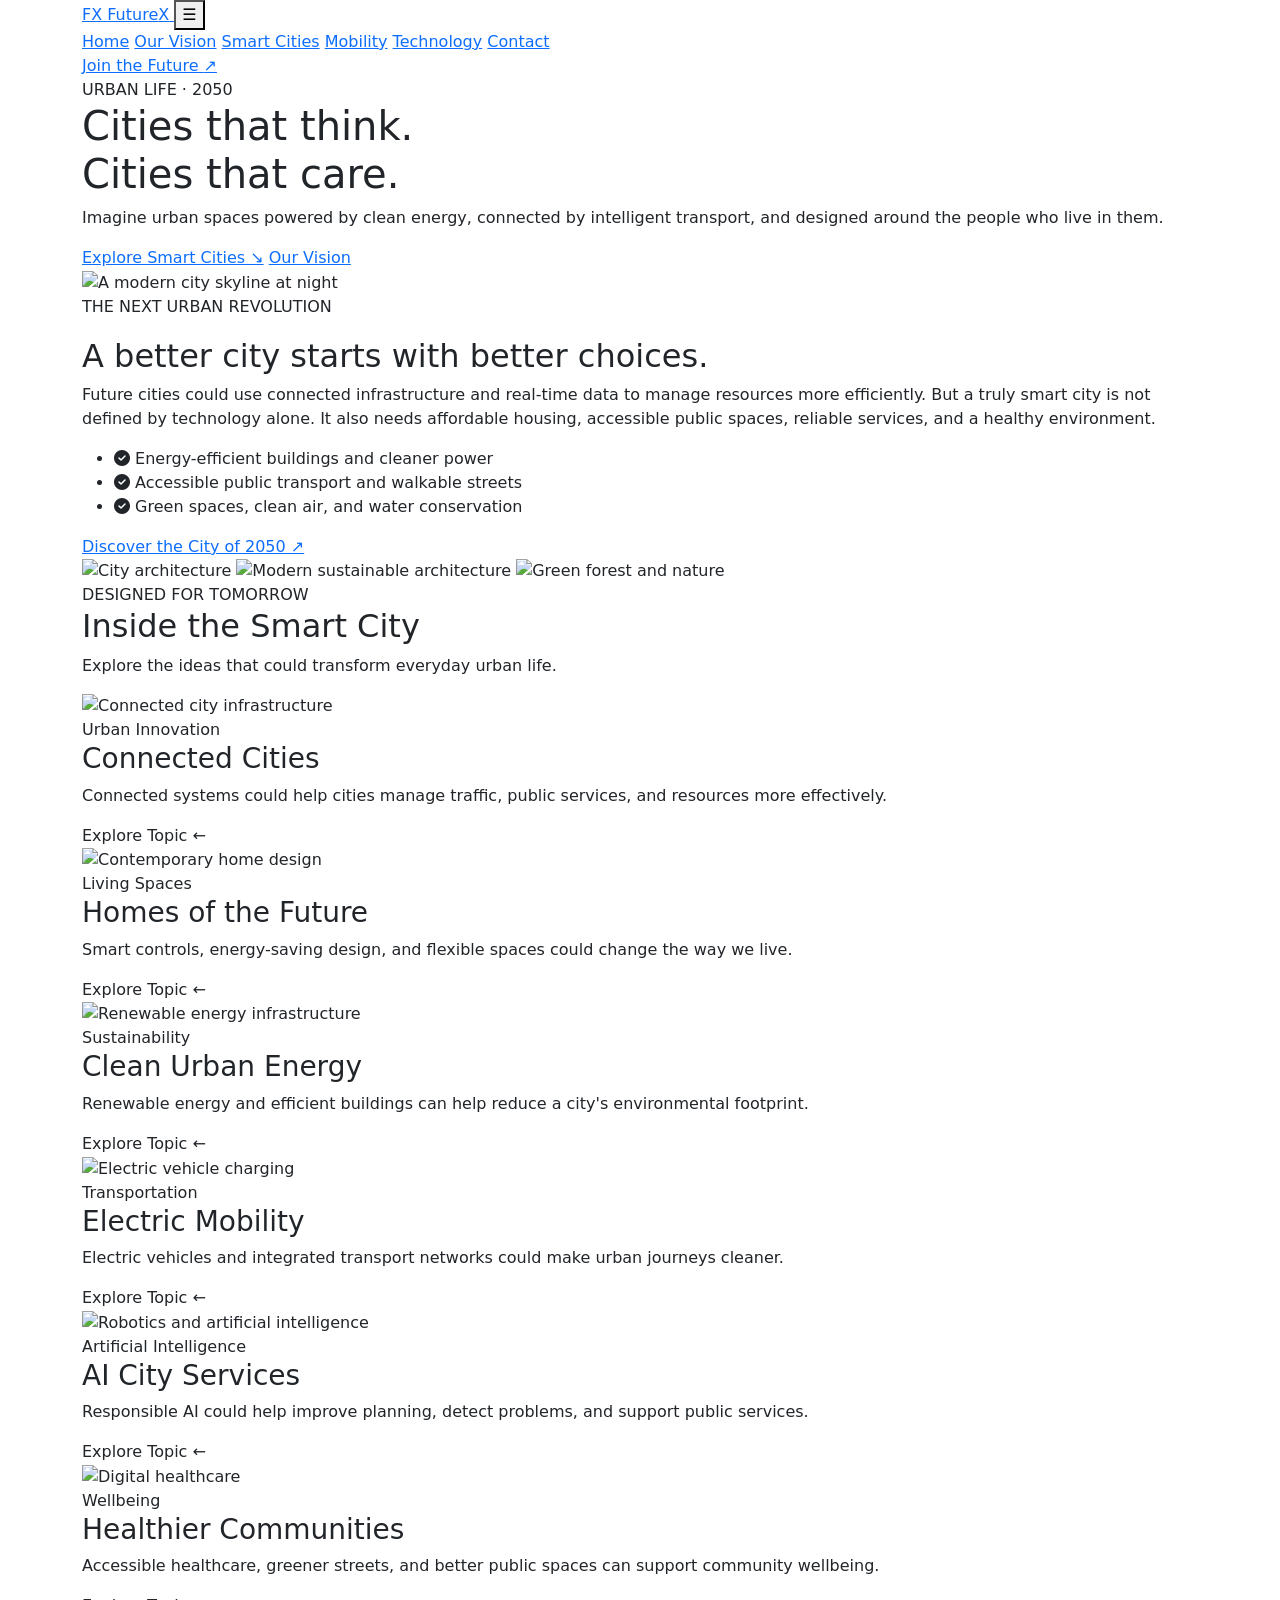
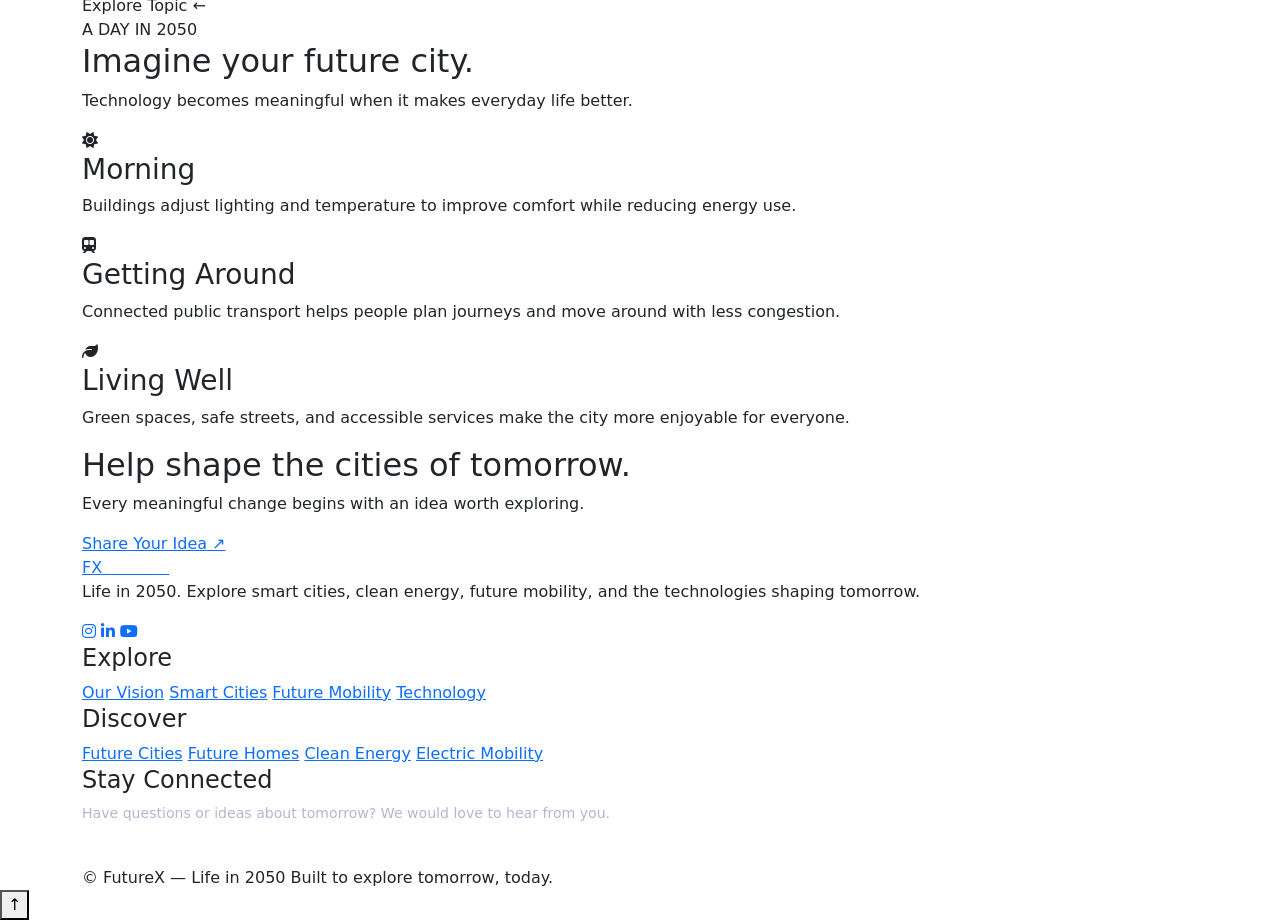
==== commit 42e039e5: "change all html file" ====
--- a/cities.html
+++ b/cities.html
@@ -2,797 +2,490 @@
 
 <html lang="en">
   <head>
-    <meta charset="UTF-8" />
-
-    <meta name="viewport" content="width=device-width, initial-scale=1.0" />
-
-    <title>Smart Cities | FutureX</title>
+    <meta charset="utf-8" />
+
+    <meta name="viewport" content="width=device-width, initial-scale=1" />
+
+    <meta name="theme-color" content="#f8f7ff" />
 
     <meta
       name="description"
-      content="Explore the future of smart cities, green energy, intelligent infrastructure and sustainable urban living."
+      content="Discover smart cities, sustainable architecture, and urban life in 2050 with FutureX."
     />
 
-    <!-- Google Fonts -->
-
-    <link rel="preconnect" href="https://fonts.googleapis.com" />
-
-    <link rel="preconnect" href="https://fonts.gstatic.com" crossorigin />
-
-    <link
-      href="https://fonts.googleapis.com/css2?family=Inter:wght@400;500;600;700;800&display=swap"
-      rel="stylesheet"
-    />
-
-    <!-- Bootstrap 5 -->
+    <title>Smart Cities | FutureX</title>
 
     <link
       href="https://cdn.jsdelivr.net/npm/bootstrap@5.3.8/dist/css/bootstrap.min.css"
       rel="stylesheet"
     />
 
-    <!-- Font Awesome -->
-
     <link
+      href="https://cdnjs.cloudflare.com/ajax/libs/font-awesome/6.7.2/css/all.min.css"
       rel="stylesheet"
-      href="https://cdnjs.cloudflare.com/ajax/libs/font-awesome/6.7.2/css/all.min.css"
     />
 
-    <!-- Shared CSS -->
-
-    <link rel="stylesheet" href="style.css" />
+    <link href="style.css" rel="stylesheet" />
   </head>
 
-  <body id="top">
-    <!-- =========================
-
-         NAVBAR
-
-    ========================== -->
-
-    <nav class="navbar navbar-expand-lg navbar-dark fixed-top fx-navbar">
+  <body>
+    <div class="toast-message" aria-live="polite"></div>
+
+    <nav class="site-nav">
+      <div class="container nav-inner">
+        <a class="brand" href="index.html" aria-label="FutureX Home">
+          <span class="brand-mark">FX</span>
+
+          <span>Future<span>X</span></span>
+        </a>
+
+        <button
+          class="nav-toggle"
+          aria-label="Open navigation"
+          aria-expanded="false"
+          type="button"
+        >
+          ☰
+        </button>
+
+        <div class="nav-links">
+          <a href="index.html">Home</a>
+
+          <a href="vision.html">Our Vision</a>
+
+          <a href="cities.html">Smart Cities</a>
+
+          <a href="mobility.html">Mobility</a>
+
+          <a href="technology.html">Technology</a>
+
+          <a href="contact.html">Contact</a>
+        </div>
+
+        <div class="nav-actions">
+          <a class="btn-fx btn-primary-fx btn-small" href="contact.html">
+            Join the Future <span>↗</span>
+          </a>
+        </div>
+      </div>
+    </nav>
+
+    <header class="inner-hero">
+      <div class="container inner-hero-grid">
+        <div class="reveal">
+          <span class="eyebrow">URBAN LIFE · 2050</span>
+
+          <h1>
+            Cities that think.<br />
+
+            <span class="gradient-text">Cities that care.</span>
+          </h1>
+
+          <p>
+            Imagine urban spaces powered by clean energy, connected by
+            intelligent transport, and designed around the people who live in
+            them.
+          </p>
+
+          <div class="hero-actions">
+            <a class="btn-fx btn-primary-fx" href="#city-features"
+              >Explore Smart Cities ↘</a
+            >
+
+            <a class="btn-fx btn-light-fx" href="vision.html">Our Vision</a>
+          </div>
+        </div>
+
+        <div class="inner-hero-img reveal">
+          <img
+            src="https://images.unsplash.com/photo-1519501025264-65ba15a82390?auto=format&fit=crop&w=1200&q=85"
+            alt="A modern city skyline at night"
+          />
+        </div>
+      </div>
+    </header>
+
+    <section class="section">
       <div class="container">
-        <a class="navbar-brand fx-logo" href="index.html">
-          Future<span>X</span>
-        </a>
-
-        <button
-          class="navbar-toggler"
-          type="button"
-          data-bs-toggle="collapse"
-          data-bs-target="#mainNavbar"
-          aria-controls="mainNavbar"
-          aria-expanded="false"
-          aria-label="Toggle navigation"
-        >
-          <span class="navbar-toggler-icon"></span>
-        </button>
-
-        <div class="collapse navbar-collapse" id="mainNavbar">
-          <ul class="navbar-nav mx-auto">
-            <li class="nav-item">
-              <a class="nav-link" href="index.html">Home</a>
-            </li>
-
-            <li class="nav-item">
-              <a class="nav-link" href="vision.html">Vision</a>
-            </li>
-
-            <li class="nav-item">
-              <a class="nav-link active" href="cities.html" aria-current="page"
-                >Cities</a
-              >
-            </li>
-
-            <li class="nav-item">
-              <a class="nav-link" href="mobility.html">Mobility</a>
-            </li>
-
-            <li class="nav-item">
-              <a class="nav-link" href="technology.html">Technology</a>
-            </li>
-
-            <li class="nav-item">
-              <a class="nav-link" href="contact.html">Contact</a>
-            </li>
-          </ul>
-
-          <a href="contact.html" class="btn btn-fx nav-cta">
-            Get in Touch
-
-            <i class="fa-solid fa-arrow-right ms-2"></i>
-          </a>
-        </div>
-      </div>
-    </nav>
-
-    <main>
-      <!-- =========================
-
-             CITIES HERO
-
-        ========================== -->
-
-      <section class="cities-hero inner-hero">
-        <div class="inner-hero-bg cities-bg"></div>
-
-        <div class="inner-hero-overlay"></div>
-
-        <div class="container inner-hero-container">
-          <div class="row align-items-center min-vh-100">
-            <div class="col-lg-7">
-              <div class="breadcrumb-line reveal">
-                <a href="index.html">Home</a>
-
-                <i class="fa-solid fa-chevron-right"></i>
-
-                <span>Cities</span>
+        <div class="split">
+          <div class="reveal">
+            <span class="eyebrow">THE NEXT URBAN REVOLUTION</span>
+
+            <h2 style="margin-top: 18px">
+              A better city starts with
+              <span class="gradient-text">better choices.</span>
+            </h2>
+
+            <p class="lead-copy">
+              Future cities could use connected infrastructure and real-time
+              data to manage resources more efficiently. But a truly smart city
+              is not defined by technology alone. It also needs affordable
+              housing, accessible public spaces, reliable services, and a
+              healthy environment.
+            </p>
+
+            <ul class="check-list">
+              <li>
+                <i class="fa-solid fa-circle-check"></i>
+
+                <span>Energy-efficient buildings and cleaner power</span>
+              </li>
+
+              <li>
+                <i class="fa-solid fa-circle-check"></i>
+
+                <span>Accessible public transport and walkable streets</span>
+              </li>
+
+              <li>
+                <i class="fa-solid fa-circle-check"></i>
+
+                <span>Green spaces, clean air, and water conservation</span>
+              </li>
+            </ul>
+
+            <a
+              class="btn-fx btn-primary-fx"
+              href="details.html?id=future-cities"
+            >
+              Discover the City of 2050 ↗
+            </a>
+          </div>
+
+          <div class="image-strip reveal">
+            <img
+              src="https://images.unsplash.com/photo-1480714378408-67cf0d13bc1b?auto=format&fit=crop&w=700&q=85"
+              alt="City architecture"
+            />
+
+            <img
+              src="https://images.unsplash.com/photo-1511818966892-d7d671e672a2?auto=format&fit=crop&w=700&q=85"
+              alt="Modern sustainable architecture"
+            />
+
+            <img
+              src="https://images.unsplash.com/photo-1441974231531-c6227db76b6e?auto=format&fit=crop&w=700&q=85"
+              alt="Green forest and nature"
+            />
+          </div>
+        </div>
+      </div>
+    </section>
+
+    <section class="section soft-section" id="city-features">
+      <div class="container">
+        <div class="section-head center">
+          <span class="eyebrow">DESIGNED FOR TOMORROW</span>
+
+          <h2>Inside the <span class="gradient-text">Smart City</span></h2>
+
+          <p>Explore the ideas that could transform everyday urban life.</p>
+        </div>
+
+        <div class="cards-grid">
+          <article
+            class="topic-card reveal"
+            data-detail="future-cities"
+            data-searchable
+          >
+            <img
+              src="https://images.unsplash.com/photo-1480714378408-67cf0d13bc1b?auto=format&fit=crop&w=900&q=85"
+              alt="Connected city infrastructure"
+            />
+
+            <div class="body">
+              <div class="tag-row">
+                <span class="tag">Urban Innovation</span>
               </div>
 
-              <span class="eyebrow reveal"> OUR CITIES · OUR FUTURE </span>
-
-              <h1 class="inner-hero-title reveal">
-                Smart Cities
-
-                <br />
-
-                for a <span class="gradient-text">Better Life.</span>
-              </h1>
-
-              <p class="inner-hero-description reveal">
-                Discover urban environments where intelligent infrastructure,
-                clean energy and connected services create better everyday
-                experiences.
-              </p>
-
-              <div class="hero-actions reveal">
-                <a href="#city-features" class="btn btn-fx btn-lg">
-                  Explore Smart Cities
-
-                  <i class="fa-solid fa-arrow-down ms-2"></i>
-                </a>
-
-                <a href="vision.html" class="hero-secondary-link">
-                  Our Vision
-
-                  <i class="fa-solid fa-arrow-right ms-2"></i>
-                </a>
+              <h3>Connected Cities</h3>
+
+              <p>
+                Connected systems could help cities manage traffic, public
+                services, and resources more effectively.
+              </p>
+
+              <span class="card-link">Explore Topic ←</span>
+            </div>
+          </article>
+
+          <article
+            class="topic-card reveal"
+            data-detail="future-homes"
+            data-searchable
+          >
+            <img
+              src="https://images.unsplash.com/photo-1600607687939-ce8a6c25118c?auto=format&fit=crop&w=900&q=85"
+              alt="Contemporary home design"
+            />
+
+            <div class="body">
+              <div class="tag-row"><span class="tag">Living Spaces</span></div>
+
+              <h3>Homes of the Future</h3>
+
+              <p>
+                Smart controls, energy-saving design, and flexible spaces could
+                change the way we live.
+              </p>
+
+              <span class="card-link">Explore Topic ←</span>
+            </div>
+          </article>
+
+          <article
+            class="topic-card reveal"
+            data-detail="clean-energy"
+            data-searchable
+          >
+            <img
+              src="https://images.unsplash.com/photo-1466611653911-95081537e5b7?auto=format&fit=crop&w=900&q=85"
+              alt="Renewable energy infrastructure"
+            />
+
+            <div class="body">
+              <div class="tag-row"><span class="tag">Sustainability</span></div>
+
+              <h3>Clean Urban Energy</h3>
+
+              <p>
+                Renewable energy and efficient buildings can help reduce a
+                city's environmental footprint.
+              </p>
+
+              <span class="card-link">Explore Topic ←</span>
+            </div>
+          </article>
+
+          <article
+            class="topic-card reveal"
+            data-detail="electric-mobility"
+            data-searchable
+          >
+            <img
+              src="https://images.unsplash.com/photo-1593941707882-a5bba14938c7?auto=format&fit=crop&w=900&q=85"
+              alt="Electric vehicle charging"
+            />
+
+            <div class="body">
+              <div class="tag-row"><span class="tag">Transportation</span></div>
+
+              <h3>Electric Mobility</h3>
+
+              <p>
+                Electric vehicles and integrated transport networks could make
+                urban journeys cleaner.
+              </p>
+
+              <span class="card-link">Explore Topic ←</span>
+            </div>
+          </article>
+
+          <article
+            class="topic-card reveal"
+            data-detail="ai-assistants"
+            data-searchable
+          >
+            <img
+              src="https://images.unsplash.com/photo-1485827404703-89b55fcc595e?auto=format&fit=crop&w=900&q=85"
+              alt="Robotics and artificial intelligence"
+            />
+
+            <div class="body">
+              <div class="tag-row">
+                <span class="tag">Artificial Intelligence</span>
               </div>
 
-              <div class="vision-hero-note reveal">
-                <span class="status-dot"></span>
-
-                DESIGNED FOR TOMORROW
-              </div>
-            </div>
-          </div>
-        </div>
-
-        <div class="inner-hero-index">03 <span>/ 06</span></div>
-      </section>
-
-      <!-- =========================
-
-             INTRODUCTION
-
-        ========================== -->
-
-      <section class="section-padding cities-intro">
-        <div class="container">
-          <div class="row align-items-center g-5">
-            <div class="col-lg-6">
-              <div class="section-heading cities-intro-heading reveal">
-                <div>
-                  <span class="eyebrow"> THE NEXT GENERATION </span>
-
-                  <h2>
-                    Cities that think
-
-                    <span class="gradient-text">ahead.</span>
-                  </h2>
-                </div>
-              </div>
-
-              <p class="cities-intro-text reveal">
-                Tomorrow's cities can connect technology with thoughtful urban
-                planning to improve transportation, public services and the
-                relationship between people and nature.
-              </p>
-
-              <p class="cities-intro-text reveal">
-                From cleaner energy systems to intelligent buildings, every
-                innovation creates an opportunity to make urban life more
-                efficient, accessible and sustainable.
-              </p>
-
-              <a href="technology.html" class="text-link">
-                Discover the Technology
-
-                <i class="fa-solid fa-arrow-right ms-2"></i>
-              </a>
-            </div>
-
-            <div class="col-lg-6">
-              <div class="cities-image-grid reveal">
-                <div class="cities-main-image">
-                  <img
-                    src="https://images.unsplash.com/photo-1519501025264-65ba15a82390?auto=format&fit=crop&w=1200&q=85"
-                    alt="Modern city skyline at night"
-                    loading="lazy"
-                  />
-                </div>
-
-                <div class="cities-floating-card">
-                  <span class="floating-card-icon">
-                    <i class="fa-solid fa-city"></i>
-                  </span>
-
-                  <div>
-                    <strong>Urban Innovation</strong>
-
-                    <p>Ideas for better cities</p>
-                  </div>
-                </div>
-              </div>
-            </div>
-          </div>
-        </div>
-      </section>
-
-      <!-- =========================
-
-             CITY FEATURES
-
-        ========================== -->
-
-      <section
-        class="section-padding cities-features-section"
-        id="city-features"
-      >
-        <div class="container">
-          <div class="section-heading reveal">
-            <div>
-              <span class="eyebrow"> BUILT AROUND BETTER LIVING </span>
-
-              <h2>
-                What makes a city
-
-                <span class="gradient-text">smarter?</span>
-              </h2>
-            </div>
+              <h3>AI City Services</h3>
+
+              <p>
+                Responsible AI could help improve planning, detect problems, and
+                support public services.
+              </p>
+
+              <span class="card-link">Explore Topic ←</span>
+            </div>
+          </article>
+
+          <article
+            class="topic-card reveal"
+            data-detail="digital-health"
+            data-searchable
+          >
+            <img
+              src="https://images.unsplash.com/photo-1576091160399-112ba8d25d1d?auto=format&fit=crop&w=900&q=85"
+              alt="Digital healthcare"
+            />
+
+            <div class="body">
+              <div class="tag-row"><span class="tag">Wellbeing</span></div>
+
+              <h3>Healthier Communities</h3>
+
+              <p>
+                Accessible healthcare, greener streets, and better public spaces
+                can support community wellbeing.
+              </p>
+
+              <span class="card-link">Explore Topic ←</span>
+            </div>
+          </article>
+        </div>
+      </div>
+    </section>
+
+    <section class="section">
+      <div class="container">
+        <div class="section-head">
+          <span class="eyebrow">A DAY IN 2050</span>
+
+          <h2>Imagine your <span class="gradient-text">future city.</span></h2>
+
+          <p>
+            Technology becomes meaningful when it makes everyday life better.
+          </p>
+        </div>
+
+        <div class="cards-grid">
+          <article class="feature-card reveal">
+            <div class="feature-icon"><i class="fa-solid fa-sun"></i></div>
+
+            <h3>Morning</h3>
 
             <p>
-              Explore the systems that can help cities become more connected,
-              efficient and sustainable.
-            </p>
-          </div>
-
-          <div class="row g-4">
-            <!-- Green Energy -->
-
-            <div class="col-md-6 col-xl-4">
-              <article class="city-card reveal">
-                <div class="city-card-image">
-                  <img
-                    src="https://images.unsplash.com/photo-1473341304170-971dccb5ac1e?auto=format&fit=crop&w=900&q=85"
-                    alt="Electricity pylons at sunset"
-                    loading="lazy"
-                  />
-
-                  <span class="city-card-number">01</span>
-                </div>
-
-                <div class="city-card-content">
-                  <div class="city-card-icon">
-                    <i class="fa-solid fa-solar-panel"></i>
-                  </div>
-
-                  <span class="feature-category"> CLEAN ENERGY </span>
-
-                  <h3>Powering a Greener World</h3>
-
-                  <p>
-                    Explore renewable energy, smarter electricity networks and
-                    efficient power management.
-                  </p>
-
-                  <a href="technology.html" class="card-link">
-                    Explore Energy
-
-                    <i class="fa-solid fa-arrow-right"></i>
-                  </a>
-                </div>
-              </article>
-            </div>
-
-            <!-- Smart Infrastructure -->
-
-            <div class="col-md-6 col-xl-4">
-              <article class="city-card reveal">
-                <div class="city-card-image">
-                  <img
-                    src="https://images.unsplash.com/photo-1480714378408-67cf0d13bc1b?auto=format&fit=crop&w=900&q=85"
-                    alt="Contemporary high-rise city buildings"
-                    loading="lazy"
-                  />
-
-                  <span class="city-card-number">02</span>
-                </div>
-
-                <div class="city-card-content">
-                  <div class="city-card-icon">
-                    <i class="fa-solid fa-building"></i>
-                  </div>
-
-                  <span class="feature-category"> SMART INFRASTRUCTURE </span>
-
-                  <h3>Connected by Design</h3>
-
-                  <p>
-                    Intelligent buildings, connected services and data-informed
-                    planning can improve urban efficiency.
-                  </p>
-
-                  <a href="technology.html" class="card-link">
-                    Explore Infrastructure
-
-                    <i class="fa-solid fa-arrow-right"></i>
-                  </a>
-                </div>
-              </article>
-            </div>
-
-            <!-- Urban Nature -->
-
-            <div class="col-md-6 col-xl-4">
-              <article class="city-card reveal">
-                <div class="city-card-image">
-                  <img
-                    src="https://images.unsplash.com/photo-1441974231531-c6227db76b6e?auto=format&fit=crop&w=900&q=85"
-                    alt="Sunlight shining through a green forest"
-                    loading="lazy"
-                  />
-
-                  <span class="city-card-number">03</span>
-                </div>
-
-                <div class="city-card-content">
-                  <div class="city-card-icon">
-                    <i class="fa-solid fa-tree"></i>
-                  </div>
-
-                  <span class="feature-category"> URBAN NATURE </span>
-
-                  <h3>Nature Within the City</h3>
-
-                  <p>
-                    Green spaces, urban gardens and nature-conscious planning
-                    can create healthier environments.
-                  </p>
-
-                  <a href="vision.html" class="card-link">
-                    Explore Sustainability
-
-                    <i class="fa-solid fa-arrow-right"></i>
-                  </a>
-                </div>
-              </article>
-            </div>
-          </div>
-        </div>
-      </section>
-
-      <!-- =========================
-
-             CITY OF TOMORROW
-
-        ========================== -->
-
-      <section class="city-showcase-section">
-        <div class="city-showcase-bg"></div>
-
-        <div class="container">
-          <div class="row align-items-center">
-            <div class="col-lg-7">
-              <div class="city-showcase-content reveal">
-                <span class="eyebrow"> REIMAGINING URBAN LIFE </span>
-
-                <h2>
-                  A new perspective on
-                  <span class="gradient-text">city living.</span>
-                </h2>
-
-                <p>
-                  Imagine streets designed for people, efficient public
-                  transportation, connected buildings and accessible green
-                  spaces.
-                </p>
-
-                <a href="mobility.html" class="btn btn-fx">
-                  Explore Future Mobility
-
-                  <i class="fa-solid fa-arrow-right ms-2"></i>
-                </a>
-              </div>
-            </div>
-          </div>
-        </div>
-
-        <div class="city-showcase-label">PEOPLE · PLANET · PROGRESS</div>
-      </section>
-
-      <!-- =========================
-
-             CITY SYSTEMS
-
-        ========================== -->
-
-      <section class="section-padding city-systems-section">
-        <div class="container">
-          <div class="section-heading reveal">
-            <div>
-              <span class="eyebrow"> ONE CONNECTED ECOSYSTEM </span>
-
-              <h2>
-                The systems behind
-
-                <span class="gradient-text">smart living.</span>
-              </h2>
-            </div>
+              Buildings adjust lighting and temperature to improve comfort while
+              reducing energy use.
+            </p>
+          </article>
+
+          <article class="feature-card reveal">
+            <div class="feature-icon">
+              <i class="fa-solid fa-train-subway"></i>
+            </div>
+
+            <h3>Getting Around</h3>
 
             <p>
-              A smart city brings different systems together to support the
-              needs of its residents.
-            </p>
-          </div>
-
-          <div class="row g-3">
-            <!-- Transport -->
-
-            <div class="col-md-6 col-lg-3">
-              <a href="mobility.html" class="system-card reveal">
-                <span class="system-icon">
-                  <i class="fa-solid fa-train-subway"></i>
-                </span>
-
-                <span class="system-number">01</span>
-
-                <h3>Smart Transport</h3>
-
-                <p>Connected mobility and efficient public transportation.</p>
-
-                <span class="system-arrow">
-                  <i class="fa-solid fa-arrow-right"></i>
-                </span>
-              </a>
-            </div>
-
-            <!-- Energy -->
-
-            <div class="col-md-6 col-lg-3">
-              <a href="technology.html" class="system-card reveal">
-                <span class="system-icon">
-                  <i class="fa-solid fa-bolt"></i>
-                </span>
-
-                <span class="system-number">02</span>
-
-                <h3>Clean Energy</h3>
-
-                <p>Smarter ways to produce, distribute and manage energy.</p>
-
-                <span class="system-arrow">
-                  <i class="fa-solid fa-arrow-right"></i>
-                </span>
-              </a>
-            </div>
-
-            <!-- Digital Networks -->
-
-            <div class="col-md-6 col-lg-3">
-              <a href="technology.html" class="system-card reveal">
-                <span class="system-icon">
-                  <i class="fa-solid fa-network-wired"></i>
-                </span>
-
-                <span class="system-number">03</span>
-
-                <h3>Digital Networks</h3>
-
-                <p>Connected services that support modern urban life.</p>
-
-                <span class="system-arrow">
-                  <i class="fa-solid fa-arrow-right"></i>
-                </span>
-              </a>
-            </div>
-
-            <!-- Green Spaces -->
-
-            <div class="col-md-6 col-lg-3">
-              <a href="vision.html" class="system-card reveal">
-                <span class="system-icon">
-                  <i class="fa-solid fa-seedling"></i>
-                </span>
-
-                <span class="system-number">04</span>
-
-                <h3>Green Spaces</h3>
-
-                <p>
-                  Urban nature that brings people closer to the environment.
-                </p>
-
-                <span class="system-arrow">
-                  <i class="fa-solid fa-arrow-right"></i>
-                </span>
-              </a>
-            </div>
-          </div>
-        </div>
-      </section>
-
-      <!-- =========================
-
-             FUTURE CITY PRINCIPLES
-
-        ========================== -->
-
-      <section class="city-principles-section">
-        <div class="container">
-          <div class="row align-items-center g-5">
-            <div class="col-lg-5">
-              <div class="reveal">
-                <span class="eyebrow"> DESIGNED FOR PEOPLE </span>
-
-                <h2 class="section-title">
-                  A better city starts with
-
-                  <span class="gradient-text">better choices.</span>
-                </h2>
-
-                <p class="section-description">
-                  Technology is most valuable when it helps solve real problems
-                  and improves everyday experiences.
-                </p>
-
-                <a href="contact.html" class="btn btn-fx">
-                  Share Your Ideas
-
-                  <i class="fa-solid fa-arrow-right ms-2"></i>
-                </a>
-              </div>
-            </div>
-
-            <div class="col-lg-7">
-              <div class="city-principle-list">
-                <div class="city-principle-item reveal">
-                  <span class="principle-icon">
-                    <i class="fa-solid fa-universal-access"></i>
-                  </span>
-
-                  <div>
-                    <h3>Accessibility</h3>
-
-                    <p>
-                      Design public spaces and services for people with
-                      different needs.
-                    </p>
-                  </div>
-                </div>
-
-                <div class="city-principle-item reveal">
-                  <span class="principle-icon">
-                    <i class="fa-solid fa-shield-halved"></i>
-                  </span>
-
-                  <div>
-                    <h3>Safety and Resilience</h3>
-
-                    <p>
-                      Build systems that help communities prepare for changing
-                      conditions.
-                    </p>
-                  </div>
-                </div>
-
-                <div class="city-principle-item reveal">
-                  <span class="principle-icon">
-                    <i class="fa-solid fa-recycle"></i>
-                  </span>
-
-                  <div>
-                    <h3>Responsible Resources</h3>
-
-                    <p>
-                      Encourage efficient resource use and more sustainable
-                      practices.
-                    </p>
-                  </div>
-                </div>
-
-                <div class="city-principle-item reveal">
-                  <span class="principle-icon">
-                    <i class="fa-solid fa-people-group"></i>
-                  </span>
-
-                  <div>
-                    <h3>Connected Communities</h3>
-
-                    <p>
-                      Create opportunities for people to participate in city
-                      life.
-                    </p>
-                  </div>
-                </div>
-              </div>
-            </div>
-          </div>
-        </div>
-      </section>
-
-      <!-- =========================
-
-             EXPLORE MORE
-
-        ========================== -->
-
-      <section class="cta-section">
-        <div class="container text-center">
-          <div class="cta-content reveal">
-            <span class="eyebrow"> THE CITY OF TOMORROW STARTS HERE </span>
-
-            <h2>
-              Let's create cities
-
-              <span class="gradient-text">worth living in.</span>
-            </h2>
+              Connected public transport helps people plan journeys and move
+              around with less congestion.
+            </p>
+          </article>
+
+          <article class="feature-card reveal">
+            <div class="feature-icon"><i class="fa-solid fa-leaf"></i></div>
+
+            <h3>Living Well</h3>
 
             <p>
-              Discover the innovations and transportation systems that could
-              shape our urban future.
-            </p>
-
-            <div class="cta-actions">
-              <a href="mobility.html" class="btn btn-fx btn-lg">
-                Explore Mobility
-
-                <i class="fa-solid fa-arrow-right ms-2"></i>
-              </a>
-
-              <a href="contact.html" class="hero-secondary-link">
-                Contact FutureX
-
-                <i class="fa-solid fa-arrow-right ms-2"></i>
-              </a>
-            </div>
-          </div>
-        </div>
-      </section>
-    </main>
-
-    <!-- =========================
-
-         SHARED FOOTER
-
-    ========================== -->
-
-    <footer class="fx-footer">
+              Green spaces, safe streets, and accessible services make the city
+              more enjoyable for everyone.
+            </p>
+          </article>
+        </div>
+      </div>
+    </section>
+
+    <section class="cta-section">
       <div class="container">
-        <div class="row gy-5">
-          <!-- Brand -->
-
-          <div class="col-lg-4">
-            <a href="index.html" class="footer-logo"> Future<span>X</span> </a>
-
-            <p class="footer-description">
-              A smarter, cleaner and more connected tomorrow. The future is not
-              just something we enter. It is something we create.
-            </p>
-
-            <div class="social-links">
-              <a href="https://www.instagram.com/" aria-label="Instagram">
-                <i class="fa-brands fa-instagram"></i>
-              </a>
-
-              <a href="https://www.linkedin.com/" aria-label="LinkedIn">
-                <i class="fa-brands fa-linkedin-in"></i>
-              </a>
-
-              <a href="https://www.youtube.com/" aria-label="YouTube">
-                <i class="fa-brands fa-youtube"></i>
-              </a>
-
-              <a href="https://x.com/" aria-label="X">
-                <i class="fa-brands fa-x-twitter"></i>
-              </a>
-            </div>
-          </div>
-
-          <!-- Quick Links -->
-
-          <div class="col-6 col-lg-2 offset-lg-1">
-            <h4 class="footer-heading">Explore</h4>
-
-            <ul class="footer-links">
-              <li><a href="index.html">Home</a></li>
-
-              <li><a href="vision.html">Vision</a></li>
-
-              <li><a href="cities.html">Cities</a></li>
-
-              <li><a href="mobility.html">Mobility</a></li>
-
-              <li><a href="technology.html">Technology</a></li>
-
-              <li><a href="contact.html">Contact</a></li>
-            </ul>
-          </div>
-
-          <!-- Newsletter -->
-
-          <div class="col-lg-5">
-            <h4 class="footer-heading">Stay Ahead</h4>
-
-            <p class="footer-description">
-              Get updates about technology, innovation and the world of
-              tomorrow.
-            </p>
-
-            <form class="newsletter-form" id="newsletterForm">
-              <label for="newsletterEmail" class="visually-hidden">
-                Email address
-              </label>
-
-              <input
-                type="email"
-                id="newsletterEmail"
-                placeholder="Enter your email address"
-                required
-              />
-
-              <button type="submit" aria-label="Subscribe">
-                <i class="fa-solid fa-arrow-right"></i>
-              </button>
-            </form>
-
-            <p
-              class="form-message"
-              id="newsletterMessage"
-              aria-live="polite"
-            ></p>
-          </div>
-        </div>
-
-        <!-- Footer Bottom -->
+        <div class="cta-panel">
+          <div>
+            <h2>Help shape the cities of tomorrow.</h2>
+
+            <p>Every meaningful change begins with an idea worth exploring.</p>
+          </div>
+
+          <a class="btn-fx btn-light-fx" href="contact.html"
+            >Share Your Idea ↗</a
+          >
+        </div>
+      </div>
+    </section>
+
+    <footer class="site-footer">
+      <div class="container">
+        <div class="footer-grid">
+          <div class="footer-brand">
+            <a class="brand" href="index.html">
+              <span class="brand-mark">FX</span>
+
+              <span style="color: #fff">Future<span>X</span></span>
+            </a>
+
+            <p>
+              Life in 2050. Explore smart cities, clean energy, future mobility,
+              and the technologies shaping tomorrow.
+            </p>
+
+            <div class="social-row">
+              <a href="#" data-social aria-label="Instagram"
+                ><i class="fa-brands fa-instagram"></i
+              ></a>
+
+              <a href="#" data-social aria-label="LinkedIn"
+                ><i class="fa-brands fa-linkedin-in"></i
+              ></a>
+
+              <a href="#" data-social aria-label="YouTube"
+                ><i class="fa-brands fa-youtube"></i
+              ></a>
+            </div>
+          </div>
+
+          <div class="footer-col">
+            <h4>Explore</h4>
+
+            <a href="vision.html">Our Vision</a>
+
+            <a href="cities.html">Smart Cities</a>
+
+            <a href="mobility.html">Future Mobility</a>
+
+            <a href="technology.html">Technology</a>
+          </div>
+
+          <div class="footer-col">
+            <h4>Discover</h4>
+
+            <a href="details.html?id=future-cities">Future Cities</a>
+
+            <a href="details.html?id=future-homes">Future Homes</a>
+
+            <a href="details.html?id=clean-energy">Clean Energy</a>
+
+            <a href="details.html?id=electric-mobility">Electric Mobility</a>
+          </div>
+
+          <div class="footer-col">
+            <h4>Stay Connected</h4>
+
+            <p style="color: #b6b5d1; line-height: 1.7; font-size: 0.88rem">
+              Have questions or ideas about tomorrow? We would love to hear from
+              you.
+            </p>
+
+            <a
+              href="contact.html"
+              class="btn-fx btn-primary-fx btn-small"
+              style="display: inline-flex; color: #fff"
+            >
+              Contact FutureX ↗
+            </a>
+          </div>
+        </div>
 
         <div class="footer-bottom">
-          <p>
-            © <span id="currentYear">2025</span>
-
-            FutureX. All rights reserved.
-          </p>
-
-          <a href="#top" class="back-to-top">
-            Back to top
-
-            <i class="fa-solid fa-arrow-up ms-1"></i>
-          </a>
+          <span>© <span data-year></span> FutureX — Life in 2050</span>
+
+          <span>Built to explore tomorrow, today.</span>
         </div>
       </div>
     </footer>
 
-    <!-- Back To Top -->
-
-    <button class="back-top-button" id="backTop" aria-label="Back to top">
-      <i class="fa-solid fa-arrow-up"></i>
-    </button>
-
-    <!-- Bootstrap JavaScript -->
+    <button class="back-top" type="button" aria-label="Back to top">↑</button>
 
     <script src="https://cdn.jsdelivr.net/npm/bootstrap@5.3.8/dist/js/bootstrap.bundle.min.js"></script>
 
-    <!-- Shared JavaScript -->
+    <script src="https://cdnjs.cloudflare.com/ajax/libs/font-awesome/6.7.2/js/all.min.js"></script>
 
     <script src="main.js"></script>
   </body>
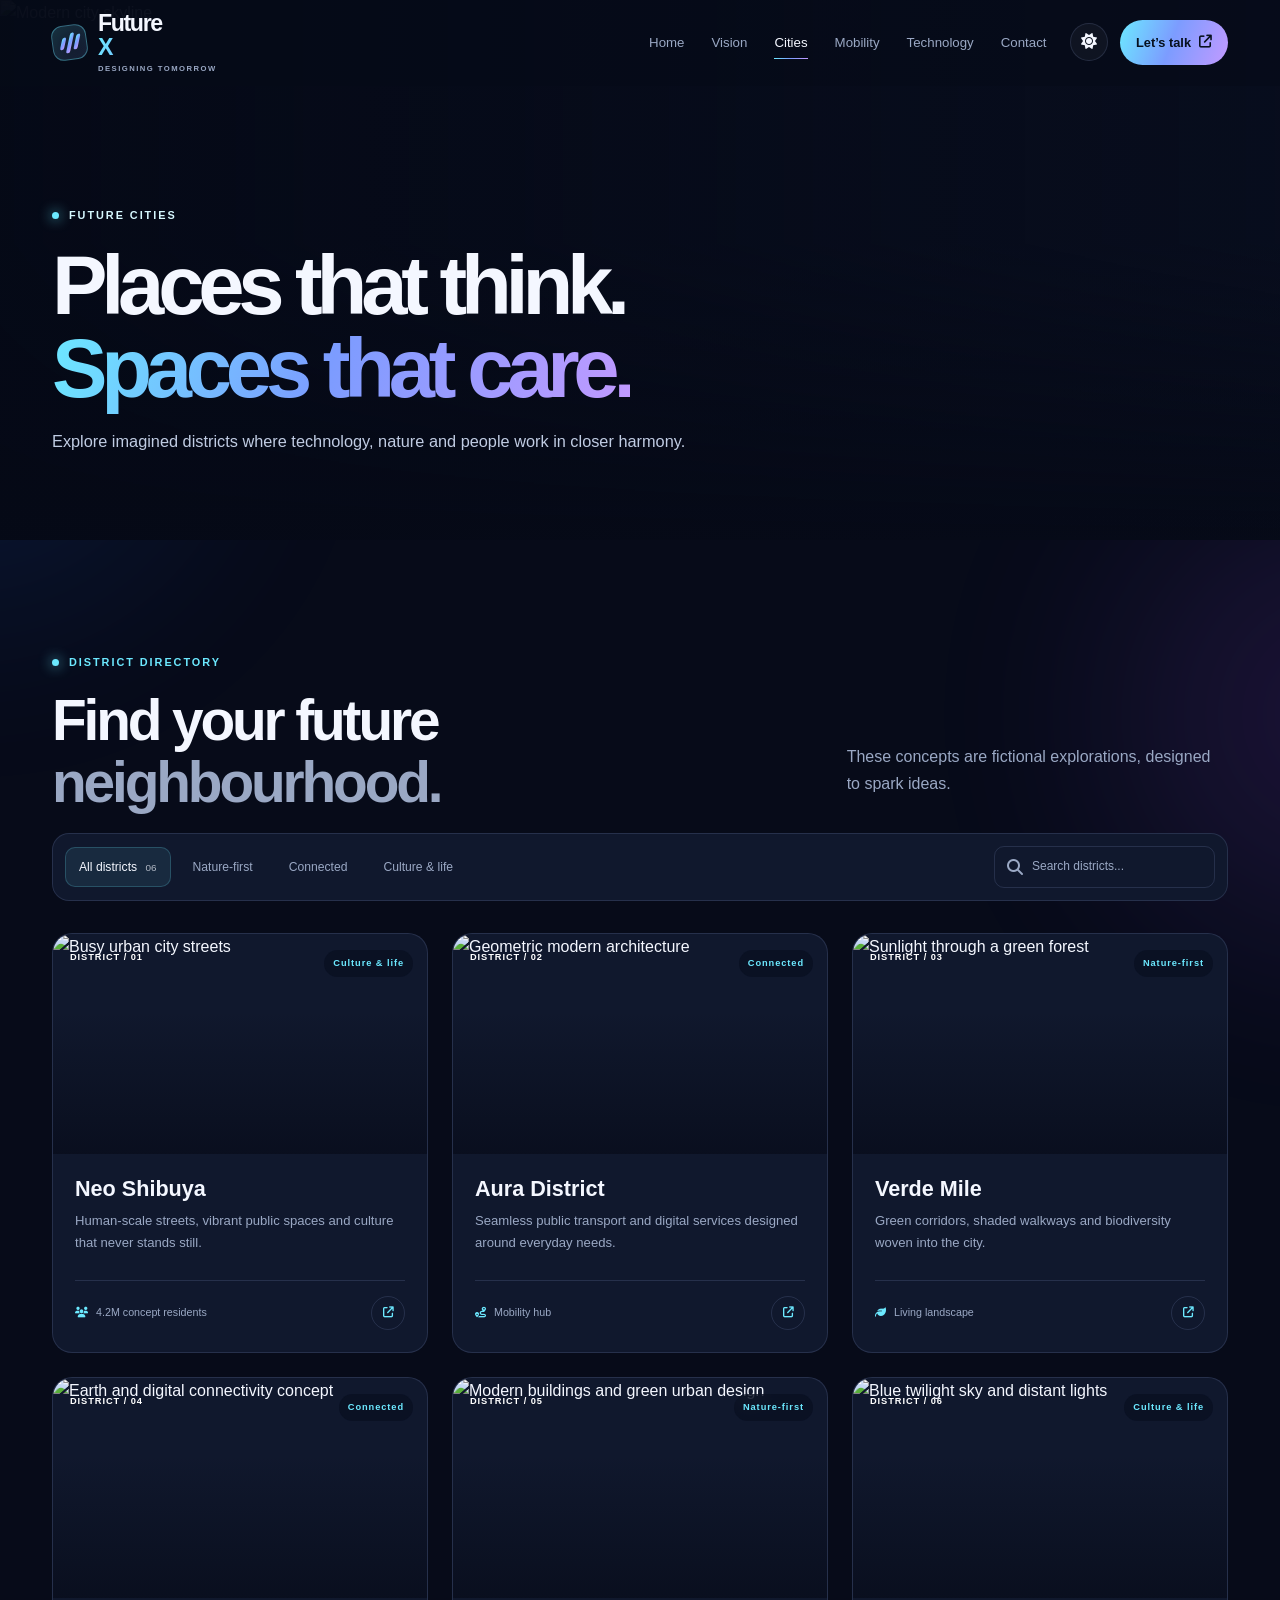
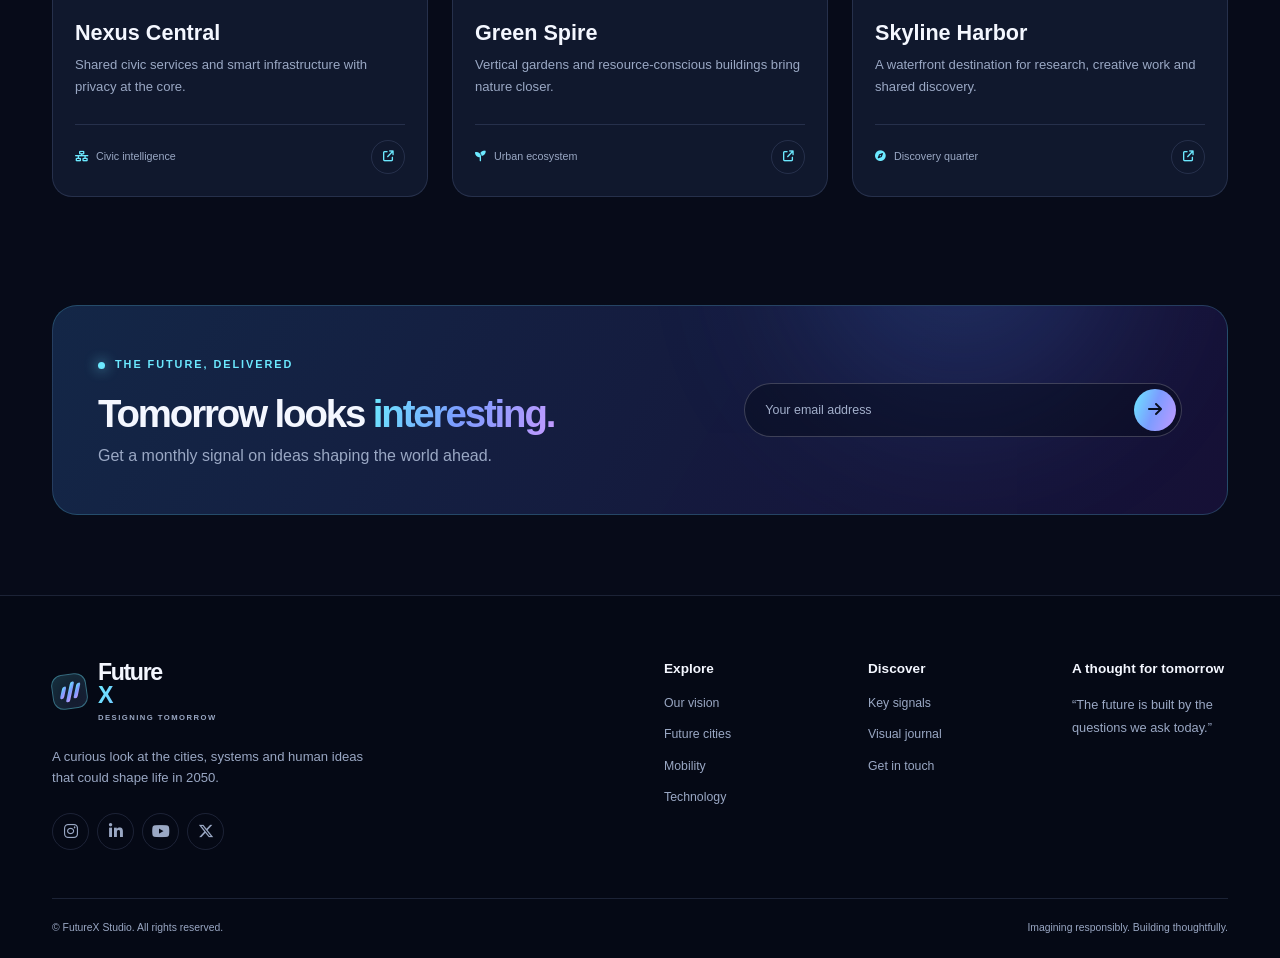
==== commit f1f8c1da: "finish all files" ====
--- a/cities.html
+++ b/cities.html
@@ -1,492 +1,583 @@
 <!doctype html>
-
 <html lang="en">
   <head>
     <meta charset="utf-8" />
-
     <meta name="viewport" content="width=device-width, initial-scale=1" />
-
-    <meta name="theme-color" content="#f8f7ff" />
-
+    <meta name="theme-color" content="#070b19" />
     <meta
       name="description"
-      content="Discover smart cities, sustainable architecture, and urban life in 2050 with FutureX."
+      content="Explore imagined future cities and neighbourhoods with FutureX."
     />
-
-    <title>Smart Cities | FutureX</title>
-
+    <title>Future Cities | FutureX</title>
+
+    <link rel="preconnect" href="https://fonts.googleapis.com" />
+    <link rel="preconnect" href="https://fonts.gstatic.com" crossorigin />
     <link
-      href="https://cdn.jsdelivr.net/npm/bootstrap@5.3.8/dist/css/bootstrap.min.css"
+      href="https://fonts.googleapis.com/css2?family=DM+Sans:wght@400;500;600;700&family=Space+Grotesk:wght@400;500;600;700&display=swap"
       rel="stylesheet"
     />
-
     <link
-      href="https://cdnjs.cloudflare.com/ajax/libs/font-awesome/6.7.2/css/all.min.css"
+      href="https://cdn.jsdelivr.net/npm/bootstrap@5.3.3/dist/css/bootstrap.min.css"
       rel="stylesheet"
     />
-
+    <link
+      href="https://cdnjs.cloudflare.com/ajax/libs/font-awesome/6.5.2/css/all.min.css"
+      rel="stylesheet"
+    />
     <link href="style.css" rel="stylesheet" />
   </head>
-
   <body>
-    <div class="toast-message" aria-live="polite"></div>
-
-    <nav class="site-nav">
-      <div class="container nav-inner">
-        <a class="brand" href="index.html" aria-label="FutureX Home">
-          <span class="brand-mark">FX</span>
-
-          <span>Future<span>X</span></span>
+    <div class="scroll-progress" id="scrollProgress"></div>
+    <div class="ambient ambient-one"></div>
+    <div class="ambient ambient-two"></div>
+
+    <nav
+      class="navbar navbar-expand-lg navbar-dark fixed-top fx-nav"
+      id="siteNav"
+    >
+      <div class="container">
+        <a
+          class="navbar-brand fx-brand"
+          href="index.html"
+          aria-label="FutureX home"
+        >
+          <span class="brand-mark"
+            ><span></span><span></span><span></span
+          ></span>
+          <span
+            >Future<span class="brand-accent">X</span
+            ><small>DESIGNING TOMORROW</small></span
+          >
         </a>
 
         <button
-          class="nav-toggle"
-          aria-label="Open navigation"
+          class="navbar-toggler"
+          type="button"
+          data-bs-toggle="collapse"
+          data-bs-target="#mainNav"
+          aria-controls="mainNav"
           aria-expanded="false"
-          type="button"
+          aria-label="Toggle navigation"
         >
-          ☰
+          <span class="toggler-lines"><i></i><i></i></span>
         </button>
 
-        <div class="nav-links">
-          <a href="index.html">Home</a>
-
-          <a href="vision.html">Our Vision</a>
-
-          <a href="cities.html">Smart Cities</a>
-
-          <a href="mobility.html">Mobility</a>
-
-          <a href="technology.html">Technology</a>
-
-          <a href="contact.html">Contact</a>
-        </div>
-
-        <div class="nav-actions">
-          <a class="btn-fx btn-primary-fx btn-small" href="contact.html">
-            Join the Future <span>↗</span>
-          </a>
+        <div class="collapse navbar-collapse" id="mainNav">
+          <ul class="navbar-nav ms-auto align-items-lg-center gap-lg-1">
+            <li class="nav-item">
+              <a class="nav-link" href="index.html">Home</a>
+            </li>
+            <li class="nav-item">
+              <a class="nav-link" href="vision.html">Vision</a>
+            </li>
+            <li class="nav-item">
+              <a class="nav-link active" href="cities.html">Cities</a>
+            </li>
+            <li class="nav-item">
+              <a class="nav-link" href="mobility.html">Mobility</a>
+            </li>
+            <li class="nav-item">
+              <a class="nav-link" href="technology.html">Technology</a>
+            </li>
+            <li class="nav-item">
+              <a class="nav-link" href="contact.html">Contact</a>
+            </li>
+            <li class="nav-item ms-lg-2">
+              <button
+                class="theme-toggle"
+                id="themeToggle"
+                type="button"
+                aria-label="Toggle color theme"
+              >
+                <i class="fa-solid fa-sun"></i>
+              </button>
+            </li>
+            <li class="nav-item ms-lg-2">
+              <a class="nav-cta" href="contact.html"
+                >Let’s talk
+                <i class="fa-solid fa-arrow-up-right-from-square ms-2"></i
+              ></a>
+            </li>
+          </ul>
         </div>
       </div>
     </nav>
 
-    <header class="inner-hero">
-      <div class="container inner-hero-grid">
-        <div class="reveal">
-          <span class="eyebrow">URBAN LIFE · 2050</span>
-
+    <main>
+      <section class="page-hero compact-hero">
+        <img
+          class="hero-image"
+          src="https://images.unsplash.com/photo-1480714378408-67cf0d13bc1b?auto=format&fit=crop&w=2000&q=90"
+          alt="Modern city skyline"
+        />
+        <div class="hero-overlay"></div>
+        <div class="container page-hero-content reveal">
+          <span class="eyebrow eyebrow-light"
+            ><span class="eyebrow-dot"></span> FUTURE CITIES</span
+          >
           <h1>
-            Cities that think.<br />
-
-            <span class="gradient-text">Cities that care.</span>
+            Places that think.<br /><span class="gradient-text"
+              >Spaces that care.</span
+            >
           </h1>
-
           <p>
-            Imagine urban spaces powered by clean energy, connected by
-            intelligent transport, and designed around the people who live in
-            them.
+            Explore imagined districts where technology, nature and people work
+            in closer harmony.
           </p>
-
-          <div class="hero-actions">
-            <a class="btn-fx btn-primary-fx" href="#city-features"
-              >Explore Smart Cities ↘</a
-            >
-
-            <a class="btn-fx btn-light-fx" href="vision.html">Our Vision</a>
-          </div>
-        </div>
-
-        <div class="inner-hero-img reveal">
-          <img
-            src="https://images.unsplash.com/photo-1519501025264-65ba15a82390?auto=format&fit=crop&w=1200&q=85"
-            alt="A modern city skyline at night"
-          />
+        </div>
+      </section>
+
+      <section class="section-pad">
+        <div class="container">
+          <div class="section-heading row align-items-end g-3 reveal">
+            <div class="col-lg-8">
+              <span class="eyebrow"
+                ><span class="eyebrow-dot"></span> DISTRICT DIRECTORY</span
+              >
+              <h2 class="section-title">
+                Find your future <span class="muted-title">neighbourhood.</span>
+              </h2>
+            </div>
+            <div class="col-lg-4">
+              <p class="muted">
+                These concepts are fictional explorations, designed to spark
+                ideas.
+              </p>
+            </div>
+          </div>
+
+          <div
+            class="filter-bar reveal"
+            role="group"
+            aria-label="Filter city concepts"
+          >
+            <button class="filter-chip active" data-filter="all">
+              All districts <span>06</span>
+            </button>
+            <button class="filter-chip" data-filter="green">
+              Nature-first
+            </button>
+            <button class="filter-chip" data-filter="connected">
+              Connected
+            </button>
+            <button class="filter-chip" data-filter="culture">
+              Culture &amp; life
+            </button>
+
+            <label class="city-search">
+              <i class="fa-solid fa-magnifying-glass"></i>
+              <input
+                type="search"
+                id="citySearch"
+                placeholder="Search districts..."
+                aria-label="Search districts"
+              />
+            </label>
+          </div>
+
+          <div class="row g-4 mt-2" id="cityGrid">
+            <div
+              class="col-md-6 col-lg-4 city-item reveal"
+              data-category="culture"
+              data-name="neo shibuya"
+            >
+              <article class="city-card">
+                <div class="city-image">
+                  <img
+                    src="https://images.unsplash.com/photo-1519501025264-65ba15a82390?auto=format&fit=crop&w=1000&q=85"
+                    alt="Busy urban city streets"
+                    loading="lazy"
+                  />
+                  <span class="city-number">DISTRICT / 01</span>
+                  <span class="city-category">Culture &amp; life</span>
+                </div>
+                <div class="city-info">
+                  <h3>Neo Shibuya</h3>
+                  <p>
+                    Human-scale streets, vibrant public spaces and culture that
+                    never stands still.
+                  </p>
+                  <div class="city-meta">
+                    <span
+                      ><i class="fa-solid fa-users"></i> 4.2M concept
+                      residents</span
+                    >
+                    <button
+                      type="button"
+                      data-city-detail="Neo Shibuya"
+                      data-detail="A lively cultural district with walkable streets, public art and shared mobility."
+                      aria-label="More about Neo Shibuya"
+                    >
+                      <i class="fa-solid fa-arrow-up-right-from-square"></i>
+                    </button>
+                  </div>
+                </div>
+              </article>
+            </div>
+
+            <div
+              class="col-md-6 col-lg-4 city-item reveal delay-1"
+              data-category="connected"
+              data-name="aura district"
+            >
+              <article class="city-card">
+                <div class="city-image">
+                  <img
+                    src="https://images.unsplash.com/photo-1511818966892-d7d671e672a2?auto=format&fit=crop&w=1000&q=85"
+                    alt="Geometric modern architecture"
+                    loading="lazy"
+                  />
+                  <span class="city-number">DISTRICT / 02</span>
+                  <span class="city-category">Connected</span>
+                </div>
+                <div class="city-info">
+                  <h3>Aura District</h3>
+                  <p>
+                    Seamless public transport and digital services designed
+                    around everyday needs.
+                  </p>
+                  <div class="city-meta">
+                    <span><i class="fa-solid fa-route"></i> Mobility hub</span>
+                    <button
+                      type="button"
+                      data-city-detail="Aura District"
+                      data-detail="A connected district with accessible transit, clear wayfinding and responsive infrastructure."
+                      aria-label="More about Aura District"
+                    >
+                      <i class="fa-solid fa-arrow-up-right-from-square"></i>
+                    </button>
+                  </div>
+                </div>
+              </article>
+            </div>
+
+            <div
+              class="col-md-6 col-lg-4 city-item reveal delay-2"
+              data-category="green"
+              data-name="verde mile"
+            >
+              <article class="city-card">
+                <div class="city-image">
+                  <img
+                    src="https://images.unsplash.com/photo-1441974231531-c6227db76b6e?auto=format&fit=crop&w=1000&q=85"
+                    alt="Sunlight through a green forest"
+                    loading="lazy"
+                  />
+                  <span class="city-number">DISTRICT / 03</span>
+                  <span class="city-category">Nature-first</span>
+                </div>
+                <div class="city-info">
+                  <h3>Verde Mile</h3>
+                  <p>
+                    Green corridors, shaded walkways and biodiversity woven into
+                    the city.
+                  </p>
+                  <div class="city-meta">
+                    <span
+                      ><i class="fa-solid fa-leaf"></i> Living landscape</span
+                    >
+                    <button
+                      type="button"
+                      data-city-detail="Verde Mile"
+                      data-detail="A nature-first neighbourhood where green corridors connect homes, work and recreation."
+                      aria-label="More about Verde Mile"
+                    >
+                      <i class="fa-solid fa-arrow-up-right-from-square"></i>
+                    </button>
+                  </div>
+                </div>
+              </article>
+            </div>
+
+            <div
+              class="col-md-6 col-lg-4 city-item reveal"
+              data-category="connected"
+              data-name="nexus central"
+            >
+              <article class="city-card">
+                <div class="city-image">
+                  <img
+                    src="https://images.unsplash.com/photo-1451187580459-43490279c0fa?auto=format&fit=crop&w=1000&q=85"
+                    alt="Earth and digital connectivity concept"
+                    loading="lazy"
+                  />
+                  <span class="city-number">DISTRICT / 04</span>
+                  <span class="city-category">Connected</span>
+                </div>
+                <div class="city-info">
+                  <h3>Nexus Central</h3>
+                  <p>
+                    Shared civic services and smart infrastructure with privacy
+                    at the core.
+                  </p>
+                  <div class="city-meta">
+                    <span
+                      ><i class="fa-solid fa-network-wired"></i> Civic
+                      intelligence</span
+                    >
+                    <button
+                      type="button"
+                      data-city-detail="Nexus Central"
+                      data-detail="A civic core that uses transparent, privacy-aware systems to coordinate essential services."
+                      aria-label="More about Nexus Central"
+                    >
+                      <i class="fa-solid fa-arrow-up-right-from-square"></i>
+                    </button>
+                  </div>
+                </div>
+              </article>
+            </div>
+
+            <div
+              class="col-md-6 col-lg-4 city-item reveal delay-1"
+              data-category="green"
+              data-name="green spire"
+            >
+              <article class="city-card">
+                <div class="city-image">
+                  <img
+                    src="https://i.pinimg.com/736x/cd/62/0a/cd620ae8e13abd3ce2f23797171c43a2.jpg"
+                    alt="Modern buildings and green urban design"
+                    loading="lazy"
+                  />
+                  <span class="city-number">DISTRICT / 05</span>
+                  <span class="city-category">Nature-first</span>
+                </div>
+                <div class="city-info">
+                  <h3>Green Spire</h3>
+                  <p>
+                    Vertical gardens and resource-conscious buildings bring
+                    nature closer.
+                  </p>
+                  <div class="city-meta">
+                    <span
+                      ><i class="fa-solid fa-seedling"></i> Urban
+                      ecosystem</span
+                    >
+                    <button
+                      type="button"
+                      data-city-detail="Green Spire"
+                      data-detail="A vertical neighbourhood combining planted architecture, shared gardens and efficient resource use."
+                      aria-label="More about Green Spire"
+                    >
+                      <i class="fa-solid fa-arrow-up-right-from-square"></i>
+                    </button>
+                  </div>
+                </div>
+              </article>
+            </div>
+
+            <div
+              class="col-md-6 col-lg-4 city-item reveal delay-2"
+              data-category="culture"
+              data-name="skyline harbor"
+            >
+              <article class="city-card">
+                <div class="city-image">
+                  <img
+                    src="https://images.unsplash.com/photo-1519608487953-e999c86e7455?auto=format&fit=crop&w=1000&q=85"
+                    alt="Blue twilight sky and distant lights"
+                    loading="lazy"
+                  />
+                  <span class="city-number">DISTRICT / 06</span>
+                  <span class="city-category">Culture &amp; life</span>
+                </div>
+                <div class="city-info">
+                  <h3>Skyline Harbor</h3>
+                  <p>
+                    A waterfront destination for research, creative work and
+                    shared discovery.
+                  </p>
+                  <div class="city-meta">
+                    <span
+                      ><i class="fa-solid fa-compass"></i> Discovery
+                      quarter</span
+                    >
+                    <button
+                      type="button"
+                      data-city-detail="Skyline Harbor"
+                      data-detail="A waterfront hub where public spaces, research and creative communities meet."
+                      aria-label="More about Skyline Harbor"
+                    >
+                      <i class="fa-solid fa-arrow-up-right-from-square"></i>
+                    </button>
+                  </div>
+                </div>
+              </article>
+            </div>
+          </div>
+
+          <p class="empty-state d-none" id="emptyCities">
+            No districts match that search. Try another keyword.
+          </p>
+        </div>
+      </section>
+
+      <div class="modal fade" id="cityModal" tabindex="-1" aria-hidden="true">
+        <div class="modal-dialog modal-dialog-centered">
+          <div class="modal-content fx-modal">
+            <div class="modal-header border-0">
+              <span class="eyebrow">DISTRICT FILE</span>
+              <button
+                type="button"
+                class="btn-close btn-close-white"
+                data-bs-dismiss="modal"
+                aria-label="Close"
+              ></button>
+            </div>
+            <div class="modal-body pt-0">
+              <h2 id="cityModalTitle">District</h2>
+              <p class="muted" id="cityModalText"></p>
+              <div class="modal-note">
+                <i class="fa-solid fa-lightbulb"></i>
+                <span
+                  >Concept scenario — imagined for exploration, not a real
+                  place.</span
+                >
+              </div>
+            </div>
+          </div>
         </div>
       </div>
-    </header>
-
-    <section class="section">
+    </main>
+
+    <section class="newsletter-section section-pad">
       <div class="container">
-        <div class="split">
-          <div class="reveal">
-            <span class="eyebrow">THE NEXT URBAN REVOLUTION</span>
-
-            <h2 style="margin-top: 18px">
-              A better city starts with
-              <span class="gradient-text">better choices.</span>
-            </h2>
-
-            <p class="lead-copy">
-              Future cities could use connected infrastructure and real-time
-              data to manage resources more efficiently. But a truly smart city
-              is not defined by technology alone. It also needs affordable
-              housing, accessible public spaces, reliable services, and a
-              healthy environment.
-            </p>
-
-            <ul class="check-list">
-              <li>
-                <i class="fa-solid fa-circle-check"></i>
-
-                <span>Energy-efficient buildings and cleaner power</span>
-              </li>
-
-              <li>
-                <i class="fa-solid fa-circle-check"></i>
-
-                <span>Accessible public transport and walkable streets</span>
-              </li>
-
-              <li>
-                <i class="fa-solid fa-circle-check"></i>
-
-                <span>Green spaces, clean air, and water conservation</span>
-              </li>
-            </ul>
-
-            <a
-              class="btn-fx btn-primary-fx"
-              href="details.html?id=future-cities"
-            >
-              Discover the City of 2050 ↗
-            </a>
-          </div>
-
-          <div class="image-strip reveal">
-            <img
-              src="https://images.unsplash.com/photo-1480714378408-67cf0d13bc1b?auto=format&fit=crop&w=700&q=85"
-              alt="City architecture"
-            />
-
-            <img
-              src="https://images.unsplash.com/photo-1511818966892-d7d671e672a2?auto=format&fit=crop&w=700&q=85"
-              alt="Modern sustainable architecture"
-            />
-
-            <img
-              src="https://images.unsplash.com/photo-1441974231531-c6227db76b6e?auto=format&fit=crop&w=700&q=85"
-              alt="Green forest and nature"
-            />
+        <div class="newsletter-panel reveal">
+          <div class="newsletter-orb"></div>
+          <div class="row align-items-center g-4 position-relative">
+            <div class="col-lg-7">
+              <span class="eyebrow"
+                ><span class="eyebrow-dot"></span> THE FUTURE, DELIVERED</span
+              >
+              <h2 class="section-title mb-2">
+                Tomorrow looks <span class="gradient-text">interesting.</span>
+              </h2>
+              <p class="muted mb-0">
+                Get a monthly signal on ideas shaping the world ahead.
+              </p>
+            </div>
+            <div class="col-lg-5">
+              <form class="newsletter-form" id="newsletterForm" novalidate>
+                <label class="visually-hidden" for="newsletterEmail"
+                  >Email address</label
+                >
+                <input
+                  type="email"
+                  id="newsletterEmail"
+                  placeholder="Your email address"
+                  required
+                />
+                <button type="submit" aria-label="Subscribe">
+                  <i class="fa-solid fa-arrow-right"></i>
+                </button>
+                <small
+                  class="newsletter-feedback"
+                  id="newsletterFeedback"
+                  aria-live="polite"
+                ></small>
+              </form>
+            </div>
           </div>
         </div>
       </div>
     </section>
 
-    <section class="section soft-section" id="city-features">
-      <div class="container">
-        <div class="section-head center">
-          <span class="eyebrow">DESIGNED FOR TOMORROW</span>
-
-          <h2>Inside the <span class="gradient-text">Smart City</span></h2>
-
-          <p>Explore the ideas that could transform everyday urban life.</p>
-        </div>
-
-        <div class="cards-grid">
-          <article
-            class="topic-card reveal"
-            data-detail="future-cities"
-            data-searchable
-          >
-            <img
-              src="https://images.unsplash.com/photo-1480714378408-67cf0d13bc1b?auto=format&fit=crop&w=900&q=85"
-              alt="Connected city infrastructure"
-            />
-
-            <div class="body">
-              <div class="tag-row">
-                <span class="tag">Urban Innovation</span>
-              </div>
-
-              <h3>Connected Cities</h3>
-
-              <p>
-                Connected systems could help cities manage traffic, public
-                services, and resources more effectively.
-              </p>
-
-              <span class="card-link">Explore Topic ←</span>
-            </div>
-          </article>
-
-          <article
-            class="topic-card reveal"
-            data-detail="future-homes"
-            data-searchable
-          >
-            <img
-              src="https://images.unsplash.com/photo-1600607687939-ce8a6c25118c?auto=format&fit=crop&w=900&q=85"
-              alt="Contemporary home design"
-            />
-
-            <div class="body">
-              <div class="tag-row"><span class="tag">Living Spaces</span></div>
-
-              <h3>Homes of the Future</h3>
-
-              <p>
-                Smart controls, energy-saving design, and flexible spaces could
-                change the way we live.
-              </p>
-
-              <span class="card-link">Explore Topic ←</span>
-            </div>
-          </article>
-
-          <article
-            class="topic-card reveal"
-            data-detail="clean-energy"
-            data-searchable
-          >
-            <img
-              src="https://images.unsplash.com/photo-1466611653911-95081537e5b7?auto=format&fit=crop&w=900&q=85"
-              alt="Renewable energy infrastructure"
-            />
-
-            <div class="body">
-              <div class="tag-row"><span class="tag">Sustainability</span></div>
-
-              <h3>Clean Urban Energy</h3>
-
-              <p>
-                Renewable energy and efficient buildings can help reduce a
-                city's environmental footprint.
-              </p>
-
-              <span class="card-link">Explore Topic ←</span>
-            </div>
-          </article>
-
-          <article
-            class="topic-card reveal"
-            data-detail="electric-mobility"
-            data-searchable
-          >
-            <img
-              src="https://images.unsplash.com/photo-1593941707882-a5bba14938c7?auto=format&fit=crop&w=900&q=85"
-              alt="Electric vehicle charging"
-            />
-
-            <div class="body">
-              <div class="tag-row"><span class="tag">Transportation</span></div>
-
-              <h3>Electric Mobility</h3>
-
-              <p>
-                Electric vehicles and integrated transport networks could make
-                urban journeys cleaner.
-              </p>
-
-              <span class="card-link">Explore Topic ←</span>
-            </div>
-          </article>
-
-          <article
-            class="topic-card reveal"
-            data-detail="ai-assistants"
-            data-searchable
-          >
-            <img
-              src="https://images.unsplash.com/photo-1485827404703-89b55fcc595e?auto=format&fit=crop&w=900&q=85"
-              alt="Robotics and artificial intelligence"
-            />
-
-            <div class="body">
-              <div class="tag-row">
-                <span class="tag">Artificial Intelligence</span>
-              </div>
-
-              <h3>AI City Services</h3>
-
-              <p>
-                Responsible AI could help improve planning, detect problems, and
-                support public services.
-              </p>
-
-              <span class="card-link">Explore Topic ←</span>
-            </div>
-          </article>
-
-          <article
-            class="topic-card reveal"
-            data-detail="digital-health"
-            data-searchable
-          >
-            <img
-              src="https://images.unsplash.com/photo-1576091160399-112ba8d25d1d?auto=format&fit=crop&w=900&q=85"
-              alt="Digital healthcare"
-            />
-
-            <div class="body">
-              <div class="tag-row"><span class="tag">Wellbeing</span></div>
-
-              <h3>Healthier Communities</h3>
-
-              <p>
-                Accessible healthcare, greener streets, and better public spaces
-                can support community wellbeing.
-              </p>
-
-              <span class="card-link">Explore Topic ←</span>
-            </div>
-          </article>
-        </div>
-      </div>
-    </section>
-
-    <section class="section">
-      <div class="container">
-        <div class="section-head">
-          <span class="eyebrow">A DAY IN 2050</span>
-
-          <h2>Imagine your <span class="gradient-text">future city.</span></h2>
-
-          <p>
-            Technology becomes meaningful when it makes everyday life better.
-          </p>
-        </div>
-
-        <div class="cards-grid">
-          <article class="feature-card reveal">
-            <div class="feature-icon"><i class="fa-solid fa-sun"></i></div>
-
-            <h3>Morning</h3>
-
-            <p>
-              Buildings adjust lighting and temperature to improve comfort while
-              reducing energy use.
-            </p>
-          </article>
-
-          <article class="feature-card reveal">
-            <div class="feature-icon">
-              <i class="fa-solid fa-train-subway"></i>
-            </div>
-
-            <h3>Getting Around</h3>
-
-            <p>
-              Connected public transport helps people plan journeys and move
-              around with less congestion.
-            </p>
-          </article>
-
-          <article class="feature-card reveal">
-            <div class="feature-icon"><i class="fa-solid fa-leaf"></i></div>
-
-            <h3>Living Well</h3>
-
-            <p>
-              Green spaces, safe streets, and accessible services make the city
-              more enjoyable for everyone.
-            </p>
-          </article>
-        </div>
-      </div>
-    </section>
-
-    <section class="cta-section">
-      <div class="container">
-        <div class="cta-panel">
-          <div>
-            <h2>Help shape the cities of tomorrow.</h2>
-
-            <p>Every meaningful change begins with an idea worth exploring.</p>
-          </div>
-
-          <a class="btn-fx btn-light-fx" href="contact.html"
-            >Share Your Idea ↗</a
-          >
-        </div>
-      </div>
-    </section>
-
     <footer class="site-footer">
       <div class="container">
-        <div class="footer-grid">
-          <div class="footer-brand">
-            <a class="brand" href="index.html">
-              <span class="brand-mark">FX</span>
-
-              <span style="color: #fff">Future<span>X</span></span>
+        <div class="row g-5 pb-5">
+          <div class="col-lg-5">
+            <a class="navbar-brand fx-brand footer-brand" href="index.html">
+              <span class="brand-mark"
+                ><span></span><span></span><span></span
+              ></span>
+              <span
+                >Future<span class="brand-accent">X</span
+                ><small>DESIGNING TOMORROW</small></span
+              >
             </a>
-
-            <p>
-              Life in 2050. Explore smart cities, clean energy, future mobility,
-              and the technologies shaping tomorrow.
+            <p class="footer-intro mt-4">
+              A curious look at the cities, systems and human ideas that could
+              shape life in 2050.
             </p>
-
-            <div class="social-row">
-              <a href="#" data-social aria-label="Instagram"
+            <div class="social-links mt-4">
+              <a
+                href="https://www.instagram.com/"
+                target="_blank"
+                rel="noreferrer"
+                aria-label="Instagram"
                 ><i class="fa-brands fa-instagram"></i
               ></a>
-
-              <a href="#" data-social aria-label="LinkedIn"
+              <a
+                href="https://www.linkedin.com/"
+                target="_blank"
+                rel="noreferrer"
+                aria-label="LinkedIn"
                 ><i class="fa-brands fa-linkedin-in"></i
               ></a>
-
-              <a href="#" data-social aria-label="YouTube"
+              <a
+                href="https://www.youtube.com/"
+                target="_blank"
+                rel="noreferrer"
+                aria-label="YouTube"
                 ><i class="fa-brands fa-youtube"></i
               ></a>
-            </div>
-          </div>
-
-          <div class="footer-col">
-            <h4>Explore</h4>
-
-            <a href="vision.html">Our Vision</a>
-
-            <a href="cities.html">Smart Cities</a>
-
-            <a href="mobility.html">Future Mobility</a>
-
-            <a href="technology.html">Technology</a>
-          </div>
-
-          <div class="footer-col">
-            <h4>Discover</h4>
-
-            <a href="details.html?id=future-cities">Future Cities</a>
-
-            <a href="details.html?id=future-homes">Future Homes</a>
-
-            <a href="details.html?id=clean-energy">Clean Energy</a>
-
-            <a href="details.html?id=electric-mobility">Electric Mobility</a>
-          </div>
-
-          <div class="footer-col">
-            <h4>Stay Connected</h4>
-
-            <p style="color: #b6b5d1; line-height: 1.7; font-size: 0.88rem">
-              Have questions or ideas about tomorrow? We would love to hear from
-              you.
+              <a
+                href="https://x.com/"
+                target="_blank"
+                rel="noreferrer"
+                aria-label="X"
+                ><i class="fa-brands fa-x-twitter"></i
+              ></a>
+            </div>
+          </div>
+
+          <div class="col-6 col-lg-2 offset-lg-1">
+            <h6 class="footer-heading">Explore</h6>
+            <a class="footer-link" href="vision.html">Our vision</a>
+            <a class="footer-link" href="cities.html">Future cities</a>
+            <a class="footer-link" href="mobility.html">Mobility</a>
+            <a class="footer-link" href="technology.html">Technology</a>
+          </div>
+
+          <div class="col-6 col-lg-2">
+            <h6 class="footer-heading">Discover</h6>
+            <a class="footer-link" href="index.html#signals">Key signals</a>
+            <a class="footer-link" href="index.html#gallery">Visual journal</a>
+            <a class="footer-link" href="contact.html">Get in touch</a>
+          </div>
+
+          <div class="col-lg-2">
+            <span class="footer-heading">A thought for tomorrow</span>
+            <p class="footer-quote">
+              “The future is built by the questions we ask today.”
             </p>
-
-            <a
-              href="contact.html"
-              class="btn-fx btn-primary-fx btn-small"
-              style="display: inline-flex; color: #fff"
-            >
-              Contact FutureX ↗
-            </a>
-          </div>
-        </div>
-
-        <div class="footer-bottom">
-          <span>© <span data-year></span> FutureX — Life in 2050</span>
-
-          <span>Built to explore tomorrow, today.</span>
+          </div>
+        </div>
+
+        <div
+          class="footer-bottom d-flex flex-column flex-md-row justify-content-between gap-2"
+        >
+          <span
+            >© <span id="currentYear"></span> FutureX Studio. All rights
+            reserved.</span
+          >
+          <span>Imagining responsibly. Building thoughtfully.</span>
         </div>
       </div>
     </footer>
 
-    <button class="back-top" type="button" aria-label="Back to top">↑</button>
-
-    <script src="https://cdn.jsdelivr.net/npm/bootstrap@5.3.8/dist/js/bootstrap.bundle.min.js"></script>
-
-    <script src="https://cdnjs.cloudflare.com/ajax/libs/font-awesome/6.7.2/js/all.min.js"></script>
-
+    <button class="back-to-top" id="backToTop" aria-label="Back to top">
+      <i class="fa-solid fa-arrow-up"></i>
+    </button>
+    <div
+      class="toast-message"
+      id="toastMessage"
+      role="status"
+      aria-live="polite"
+    ></div>
+
+    <script src="https://cdn.jsdelivr.net/npm/bootstrap@5.3.3/dist/js/bootstrap.bundle.min.js"></script>
     <script src="main.js"></script>
   </body>
 </html>
--- a/style.css
+++ b/style.css
@@ -0,0 +1,2287 @@
+/* FutureX — modern responsive visual system */
+:root {
+  --bg: #070b19;
+  --bg-2: #0b1124;
+  --panel: #10182d;
+  --panel-2: #131e36;
+  --text: #f4f7ff;
+  --muted: #9aa8c4;
+  --line: rgba(167, 190, 255, 0.14);
+  --cyan: #6ce9ff;
+  --blue: #6d8bff;
+  --violet: #b58aff;
+  --grad: linear-gradient(110deg, #6ce9ff 0%, #7c9cff 48%, #c29aff 100%);
+  --font-head: "Space Grotesk", sans-serif;
+  --font-body: "DM Sans", sans-serif;
+  --nav-height: 86px;
+  --radius: 22px;
+  --shadow: 0 24px 80px rgba(0, 0, 0, 0.26);
+}
+* {
+  box-sizing: border-box;
+}
+html {
+  scroll-behavior: smooth;
+  scroll-padding-top: 100px;
+}
+body {
+  margin: 0;
+  background: var(--bg);
+  color: var(--text);
+  font-family: var(--font-body);
+  line-height: 1.65;
+  overflow-x: hidden;
+}
+body.light-mode {
+  --bg: #f5f7fc;
+  --bg-2: #edf1fa;
+  --panel: #fff;
+  --panel-2: #f0f4fc;
+  --text: #10172b;
+  --muted: #5c6881;
+  --line: rgba(37, 59, 100, 0.15);
+  --shadow: 0 24px 70px rgba(42, 62, 110, 0.12);
+}
+body,
+button,
+input,
+textarea,
+select {
+  font-family: var(--font-body);
+}
+a {
+  color: inherit;
+  text-decoration: none;
+}
+img {
+  display: block;
+  max-width: 100%;
+}
+button {
+  font: inherit;
+}
+.container {
+  max-width: 1200px;
+}
+.scroll-progress {
+  position: fixed;
+  top: 0;
+  left: 0;
+  height: 3px;
+  width: 0;
+  background: var(--grad);
+  z-index: 2000;
+  box-shadow: 0 0 18px rgba(108, 233, 255, 0.6);
+}
+.ambient {
+  position: fixed;
+  width: 440px;
+  height: 440px;
+  border-radius: 50%;
+  filter: blur(110px);
+  opacity: 0.12;
+  pointer-events: none;
+  z-index: -1;
+}
+.ambient-one {
+  background: #246cff;
+  top: 18%;
+  left: -250px;
+}
+.ambient-two {
+  background: #a34dff;
+  right: -280px;
+  top: 55%;
+}
+/* Navigation */
+.fx-nav {
+  height: var(--nav-height);
+  padding: 0;
+  background: rgba(7, 11, 25, 0.55);
+  border-bottom: 1px solid transparent;
+  backdrop-filter: blur(0);
+  transition:
+    height 0.3s,
+    background 0.3s,
+    border-color 0.3s,
+    box-shadow 0.3s;
+}
+.fx-nav.scrolled {
+  height: 72px;
+  background: rgba(7, 11, 25, 0.88);
+  border-color: var(--line);
+  backdrop-filter: blur(22px);
+  box-shadow: 0 10px 40px rgba(0, 0, 0, 0.12);
+}
+.light-mode .fx-nav {
+  background: rgba(245, 247, 252, 0.72);
+}
+.light-mode .fx-nav.scrolled {
+  background: rgba(245, 247, 252, 0.9);
+}
+.fx-brand {
+  display: flex;
+  align-items: center;
+  gap: 11px;
+  font: 700 1.45rem var(--font-head);
+  letter-spacing: -0.06em;
+  line-height: 1;
+  color: var(--text) !important;
+}
+.fx-brand > span:last-child {
+  display: flex;
+  flex-direction: column;
+}
+.brand-accent {
+  background: var(--grad);
+  -webkit-background-clip: text;
+  background-clip: text;
+  color: transparent;
+}
+.fx-brand small {
+  font: 600 0.48rem var(--font-body);
+  letter-spacing: 0.19em;
+  color: var(--muted);
+  margin-top: 5px;
+}
+.brand-mark {
+  width: 35px;
+  height: 35px;
+  border: 1px solid rgba(108, 233, 255, 0.4);
+  border-radius: 11px;
+  display: flex;
+  align-items: center;
+  justify-content: center;
+  gap: 3px;
+  transform: rotate(-8deg);
+  background: linear-gradient(
+    145deg,
+    rgba(108, 233, 255, 0.14),
+    rgba(181, 138, 255, 0.08)
+  );
+  box-shadow: inset 0 0 20px rgba(108, 233, 255, 0.08);
+}
+.brand-mark span {
+  display: block;
+  width: 4px;
+  border-radius: 5px;
+  background: var(--grad);
+  transform: skew(-20deg);
+}
+.brand-mark span:nth-child(1) {
+  height: 12px;
+}
+.brand-mark span:nth-child(2) {
+  height: 20px;
+}
+.brand-mark span:nth-child(3) {
+  height: 15px;
+}
+.navbar-nav {
+  gap: 2px;
+}
+.fx-nav .nav-link {
+  font-size: 0.83rem;
+  color: var(--muted);
+  padding: 0.65rem 0.72rem !important;
+  position: relative;
+  transition: color 0.2s;
+}
+.fx-nav .nav-link:after {
+  content: "";
+  position: absolute;
+  bottom: 5px;
+  left: 0.72rem;
+  right: 0.72rem;
+  height: 1px;
+  background: var(--grad);
+  transform: scaleX(0);
+  transform-origin: left;
+  transition: transform 0.25s;
+}
+.fx-nav .nav-link:hover,
+.fx-nav .nav-link.active {
+  color: var(--text);
+}
+.fx-nav .nav-link:hover:after,
+.fx-nav .nav-link.active:after {
+  transform: scaleX(1);
+}
+.nav-cta {
+  display: inline-flex;
+  align-items: center;
+  padding: 0.72rem 1rem;
+  border-radius: 999px;
+  background: var(--grad);
+  color: #07101e;
+  font-size: 0.8rem;
+  font-weight: 700;
+  transition:
+    transform 0.25s,
+    box-shadow 0.25s;
+}
+.nav-cta:hover {
+  transform: translateY(-2px);
+  box-shadow: 0 8px 25px rgba(108, 233, 255, 0.22);
+  color: #07101e;
+}
+.theme-toggle {
+  width: 38px;
+  height: 38px;
+  border-radius: 50%;
+  border: 1px solid var(--line);
+  background: rgba(255, 255, 255, 0.04);
+  color: var(--text);
+  transition: 0.25s;
+}
+.theme-toggle:hover {
+  border-color: rgba(108, 233, 255, 0.5);
+  transform: rotate(18deg);
+}
+.navbar-toggler {
+  border: 1px solid var(--line);
+  padding: 0.5rem 0.65rem;
+}
+.navbar-toggler:focus {
+  box-shadow: 0 0 0 0.15rem rgba(108, 233, 255, 0.2);
+}
+.toggler-lines {
+  width: 22px;
+  height: 17px;
+  display: flex;
+  flex-direction: column;
+  justify-content: space-between;
+}
+.toggler-lines i {
+  height: 2px;
+  width: 100%;
+  background: var(--text);
+  border-radius: 3px;
+}
+/* Shared typography */
+.section-pad {
+  padding: 108px 0;
+  position: relative;
+}
+.section-dark {
+  background: linear-gradient(
+    180deg,
+    transparent,
+    rgba(15, 24, 48, 0.68),
+    transparent
+  );
+}
+.section-heading {
+  margin-bottom: 20px;
+}
+.eyebrow {
+  display: inline-flex;
+  align-items: center;
+  gap: 10px;
+  color: var(--cyan);
+  font-size: 0.68rem;
+  font-weight: 700;
+  letter-spacing: 0.18em;
+  text-transform: uppercase;
+}
+.eyebrow-light {
+  color: #d6f8ff;
+}
+.eyebrow-dot {
+  width: 7px;
+  height: 7px;
+  border-radius: 50%;
+  background: var(--cyan);
+  box-shadow: 0 0 13px var(--cyan);
+}
+.section-title {
+  font: 600 clamp(2rem, 4.5vw, 3.55rem)/1.08 var(--font-head);
+  letter-spacing: -0.055em;
+  margin: 16px 0 0;
+}
+.muted-title {
+  color: var(--muted);
+}
+.gradient-text {
+  background: var(--grad);
+  -webkit-background-clip: text;
+  background-clip: text;
+  color: transparent;
+}
+.muted {
+  color: var(--muted);
+}
+.max-copy {
+  max-width: 600px;
+  margin-top: 18px;
+}
+.text-link {
+  display: inline-flex;
+  align-items: center;
+  color: var(--cyan);
+  font-weight: 700;
+  font-size: 0.88rem;
+  transition: gap 0.2s;
+}
+.text-link:hover {
+  gap: 5px;
+  color: var(--cyan);
+}
+.btn-primary-glow,
+.btn-glass {
+  display: inline-flex;
+  align-items: center;
+  justify-content: center;
+  padding: 14px 20px;
+  border-radius: 999px;
+  font-size: 0.85rem;
+  font-weight: 700;
+  transition:
+    transform 0.25s,
+    box-shadow 0.25s,
+    border-color 0.25s;
+}
+.btn-primary-glow {
+  border: 0;
+  color: #07101e;
+  background: var(--grad);
+  box-shadow: 0 8px 32px rgba(108, 233, 255, 0.14);
+}
+.btn-primary-glow:hover {
+  color: #07101e;
+  transform: translateY(-3px);
+  box-shadow: 0 14px 40px rgba(108, 233, 255, 0.24);
+}
+.btn-glass {
+  border: 1px solid rgba(255, 255, 255, 0.2);
+  background: rgba(255, 255, 255, 0.04);
+  color: #fff;
+  backdrop-filter: blur(12px);
+}
+.btn-glass:hover {
+  color: #fff;
+  border-color: rgba(108, 233, 255, 0.55);
+  transform: translateY(-3px);
+}
+/* Hero */
+.hero-home {
+  min-height: 780px;
+  height: min(100svh, 950px);
+  display: flex;
+  align-items: center;
+  position: relative;
+  overflow: hidden;
+  background: #080e20;
+}
+.hero-image,
+.hero-overlay,
+.hero-grid {
+  position: absolute;
+  inset: 0;
+  width: 100%;
+  height: 100%;
+}
+.hero-image {
+  object-fit: cover;
+  object-position: center 42%;
+  opacity: 0.58;
+  animation: heroReveal 1.2s ease both;
+}
+.hero-overlay {
+  background:
+    linear-gradient(
+      90deg,
+      rgba(5, 9, 22, 0.96) 0%,
+      rgba(5, 9, 22, 0.78) 48%,
+      rgba(5, 9, 22, 0.24) 100%
+    ),
+    linear-gradient(
+      0deg,
+      var(--bg) 0%,
+      transparent 28%,
+      rgba(5, 9, 22, 0.2) 100%
+    );
+}
+.hero-grid {
+  opacity: 0.13;
+  background-image:
+    linear-gradient(rgba(180, 205, 255, 0.15) 1px, transparent 1px),
+    linear-gradient(90deg, rgba(180, 205, 255, 0.15) 1px, transparent 1px);
+  background-size: 72px 72px;
+  mask-image: linear-gradient(90deg, #000, transparent 80%);
+}
+.hero-content {
+  position: relative;
+  padding-top: 100px;
+  z-index: 2;
+}
+.hero-copy {
+  max-width: 700px;
+}
+.hero-copy h1,
+.page-hero h1 {
+  font: 600 clamp(3.2rem, 7.7vw, 6.7rem)/0.99 var(--font-head);
+  letter-spacing: -0.075em;
+  margin: 22px 0;
+}
+.hero-lead {
+  font-size: clamp(1rem, 1.5vw, 1.15rem);
+  color: #c3cee5;
+  max-width: 560px;
+  line-height: 1.8;
+}
+.hero-note {
+  margin-top: 42px;
+  color: #aab7d0;
+  font-size: 0.63rem;
+  font-weight: 700;
+  letter-spacing: 0.17em;
+  display: flex;
+  align-items: center;
+  gap: 10px;
+}
+.pulse-dot,
+.status-dot {
+  display: inline-block;
+  width: 7px;
+  height: 7px;
+  border-radius: 50%;
+  background: #7affc7;
+  box-shadow: 0 0 12px #7affc7;
+}
+.hero-float-card {
+  position: absolute;
+  right: 6%;
+  bottom: 22%;
+  width: 230px;
+  padding: 20px;
+  border: 1px solid rgba(255, 255, 255, 0.2);
+  border-radius: 18px;
+  background: rgba(10, 18, 39, 0.48);
+  backdrop-filter: blur(20px);
+  box-shadow: 0 25px 90px rgba(0, 0, 0, 0.2);
+  animation: float 6s ease-in-out infinite;
+}
+.mini-card-top {
+  font-size: 0.55rem;
+  letter-spacing: 0.1em;
+  color: #c4d1eb;
+  display: flex;
+  align-items: center;
+  gap: 7px;
+}
+.mini-card-top .status-dot {
+  width: 5px;
+  height: 5px;
+}
+.mini-card-number {
+  font: 600 3.4rem/0.95 var(--font-head);
+  letter-spacing: -0.07em;
+  margin: 24px 0 10px;
+}
+.mini-card-number small {
+  font-size: 1.5rem;
+  color: var(--cyan);
+}
+.hero-float-card p {
+  font-size: 0.75rem;
+  color: #b9c6df;
+  line-height: 1.6;
+  margin: 0 0 18px;
+}
+.mini-progress {
+  height: 3px;
+  border-radius: 4px;
+  background: rgba(255, 255, 255, 0.14);
+  overflow: hidden;
+}
+.mini-progress span {
+  display: block;
+  height: 100%;
+  width: 68%;
+  background: var(--grad);
+}
+.scroll-cue {
+  position: absolute;
+  right: 15px;
+  bottom: 26px;
+  display: flex;
+  align-items: center;
+  gap: 10px;
+  font-size: 0.58rem;
+  letter-spacing: 0.16em;
+  color: #aab7d0;
+}
+.scroll-cue span {
+  width: 34px;
+  height: 1px;
+  background: var(--cyan);
+}
+.page-hero {
+  position: relative;
+  overflow: hidden;
+  background: #0a1022;
+}
+.compact-hero {
+  min-height: 540px;
+  display: flex;
+  align-items: flex-end;
+  padding: 155px 0 85px;
+}
+.page-hero .hero-image {
+  opacity: 0.38;
+  object-position: center 45%;
+}
+.page-hero .hero-overlay {
+  background:
+    linear-gradient(90deg, rgba(5, 9, 22, 0.92), rgba(5, 9, 22, 0.4)),
+    linear-gradient(0deg, var(--bg), transparent 55%);
+}
+.page-hero-content {
+  position: relative;
+  z-index: 1;
+}
+.page-hero h1 {
+  font-size: clamp(3rem, 6.5vw, 5.5rem);
+  margin: 18px 0;
+}
+.page-hero p {
+  max-width: 650px;
+  color: #c0cce3;
+  font-size: 1.02rem;
+  margin: 0;
+}
+/* Home cards */
+.signal-card {
+  height: 100%;
+  padding: 26px 24px 22px;
+  border: 1px solid var(--line);
+  border-radius: 18px;
+  background: linear-gradient(
+    145deg,
+    rgba(255, 255, 255, 0.045),
+    rgba(255, 255, 255, 0.012)
+  );
+  position: relative;
+  overflow: hidden;
+  transition:
+    transform 0.35s,
+    border-color 0.35s,
+    background 0.35s;
+}
+.signal-card:before {
+  content: "";
+  position: absolute;
+  inset: 0;
+  background: radial-gradient(
+    circle at 0 0,
+    rgba(108, 233, 255, 0.09),
+    transparent 55%
+  );
+  opacity: 0;
+  transition: opacity 0.3s;
+}
+.signal-card:hover {
+  transform: translateY(-7px);
+  border-color: rgba(108, 233, 255, 0.32);
+}
+.signal-card:hover:before {
+  opacity: 1;
+}
+.signal-icon {
+  display: grid;
+  place-items: center;
+  width: 42px;
+  height: 42px;
+  border-radius: 13px;
+  background: rgba(108, 233, 255, 0.09);
+  color: var(--cyan);
+  font-size: 1rem;
+}
+.signal-card strong {
+  display: block;
+  font: 600 clamp(2rem, 3vw, 2.75rem)/1 var(--font-head);
+  letter-spacing: -0.05em;
+  margin: 26px 0 12px;
+}
+.signal-card strong small {
+  font: 500 0.85rem var(--font-body);
+  letter-spacing: 0;
+  color: var(--cyan);
+}
+.signal-card h3 {
+  font: 600 1rem var(--font-head);
+  margin-bottom: 8px;
+}
+.signal-card p {
+  color: var(--muted);
+  font-size: 0.79rem;
+  line-height: 1.7;
+  margin-bottom: 35px;
+}
+.card-index {
+  position: absolute;
+  bottom: 20px;
+  left: 24px;
+  font-size: 0.56rem;
+  letter-spacing: 0.14em;
+  color: #6e7e9f;
+}
+.feature-card {
+  height: 100%;
+  overflow: hidden;
+  border-radius: 20px;
+  border: 1px solid var(--line);
+  background: var(--panel);
+  transition:
+    transform 0.35s,
+    border-color 0.35s,
+    box-shadow 0.35s;
+}
+.feature-card:hover {
+  transform: translateY(-8px);
+  border-color: rgba(108, 233, 255, 0.28);
+  box-shadow: var(--shadow);
+}
+.feature-image {
+  height: 240px;
+  position: relative;
+  overflow: hidden;
+}
+.feature-image:after {
+  content: "";
+  position: absolute;
+  inset: 0;
+  background: linear-gradient(0deg, rgba(8, 13, 28, 0.6), transparent 60%);
+}
+.feature-image img {
+  width: 100%;
+  height: 100%;
+  object-fit: cover;
+  transition: transform 0.7s;
+}
+.feature-card:hover .feature-image img {
+  transform: scale(1.07);
+}
+.image-label {
+  position: absolute;
+  left: 18px;
+  bottom: 16px;
+  z-index: 1;
+  font-size: 0.58rem;
+  letter-spacing: 0.16em;
+  font-weight: 700;
+  color: #fff;
+}
+.feature-body {
+  padding: 24px 25px 28px;
+  position: relative;
+}
+.feature-icon {
+  width: 42px;
+  height: 42px;
+  display: grid;
+  place-items: center;
+  border-radius: 13px;
+  background: rgba(108, 233, 255, 0.1);
+  color: var(--cyan);
+  margin-top: -45px;
+  position: relative;
+  z-index: 2;
+  border: 1px solid rgba(108, 233, 255, 0.15);
+}
+.feature-body h3 {
+  font: 600 1.35rem var(--font-head);
+  margin: 20px 0 7px;
+}
+.feature-body p {
+  font-size: 0.85rem;
+  color: var(--muted);
+  margin: 0;
+  max-width: 85%;
+}
+.circle-link {
+  position: absolute;
+  right: 24px;
+  bottom: 28px;
+  width: 38px;
+  height: 38px;
+  display: grid;
+  place-items: center;
+  border-radius: 50%;
+  border: 1px solid var(--line);
+  color: var(--cyan);
+  transition: 0.25s;
+}
+.circle-link:hover {
+  background: var(--grad);
+  color: #081020;
+  transform: rotate(45deg);
+}
+.visual-grid {
+  display: grid;
+  grid-template-columns: 1.35fr 1fr;
+  grid-template-rows: 220px 220px;
+  gap: 16px;
+}
+.visual-tile {
+  position: relative;
+  overflow: hidden;
+  padding: 0;
+  border: 1px solid var(--line);
+  border-radius: 18px;
+  background: var(--panel);
+  text-align: left;
+  min-width: 0;
+}
+.visual-large {
+  grid-row: span 2;
+}
+.visual-tile:after {
+  content: "";
+  position: absolute;
+  inset: 35% 0 0;
+  background: linear-gradient(transparent, rgba(5, 9, 22, 0.85));
+}
+.visual-tile img {
+  width: 100%;
+  height: 100%;
+  object-fit: cover;
+  transition: transform 0.6s;
+}
+.visual-tile:hover img {
+  transform: scale(1.06);
+}
+.visual-tile > span {
+  position: absolute;
+  z-index: 1;
+  bottom: 20px;
+  left: 22px;
+  right: 22px;
+  display: flex;
+  align-items: center;
+  gap: 12px;
+  color: #b5c6e3;
+  font-size: 0.65rem;
+  letter-spacing: 0.1em;
+}
+.visual-tile b {
+  font: 600 1rem var(--font-head);
+  letter-spacing: 0;
+  color: #fff;
+}
+.visual-tile i {
+  margin-left: auto;
+}
+/* Vision */
+.timeline-controls {
+  display: flex;
+  gap: 10px;
+  flex-wrap: wrap;
+}
+.timeline-button {
+  min-width: 130px;
+  display: flex;
+  flex-direction: column;
+  align-items: flex-start;
+  padding: 15px 19px;
+  border-radius: 14px;
+  border: 1px solid var(--line);
+  background: transparent;
+  color: var(--muted);
+  font: 600 1.2rem var(--font-head);
+  transition: 0.25s;
+}
+.timeline-button span {
+  font: 500 0.7rem var(--font-body);
+  margin-top: 3px;
+}
+.timeline-button:hover,
+.timeline-button.active {
+  background: rgba(108, 233, 255, 0.08);
+  border-color: rgba(108, 233, 255, 0.45);
+  color: var(--text);
+}
+.timeline-panel {
+  display: grid;
+  grid-template-columns: 0.85fr 1.15fr;
+  gap: 40px;
+  align-items: center;
+  padding: 32px;
+  border: 1px solid var(--line);
+  border-radius: 24px;
+  background: linear-gradient(
+    140deg,
+    rgba(255, 255, 255, 0.045),
+    rgba(255, 255, 255, 0.01)
+  );
+  min-height: 350px;
+}
+.timeline-copy h3 {
+  font: 600 clamp(2rem, 4vw, 3.2rem) var(--font-head);
+  letter-spacing: -0.05em;
+  margin: 16px 0;
+}
+.timeline-copy p {
+  color: var(--muted);
+  max-width: 430px;
+}
+.tag-list {
+  display: flex;
+  flex-wrap: wrap;
+  gap: 8px;
+  margin-top: 24px;
+}
+.tag-list span {
+  padding: 7px 11px;
+  border: 1px solid var(--line);
+  border-radius: 999px;
+  font-size: 0.7rem;
+  color: var(--cyan);
+}
+.timeline-image {
+  height: 290px;
+  border-radius: 17px;
+  overflow: hidden;
+}
+.timeline-image img {
+  width: 100%;
+  height: 100%;
+  object-fit: cover;
+  transition: opacity 0.25s;
+}
+.principle-card {
+  height: 100%;
+  padding: 25px;
+  border: 1px solid var(--line);
+  border-radius: 17px;
+  background: var(--panel);
+  transition:
+    transform 0.3s,
+    border-color 0.3s;
+}
+.principle-card:hover {
+  transform: translateY(-5px);
+  border-color: rgba(108, 233, 255, 0.3);
+}
+.principle-card > i {
+  font-size: 1.3rem;
+  color: var(--cyan);
+  margin-bottom: 27px;
+}
+.principle-card h3 {
+  font: 600 1.05rem var(--font-head);
+}
+.principle-card p {
+  font-size: 0.8rem;
+  color: var(--muted);
+  margin: 0;
+}
+/* Cities */
+.filter-bar {
+  display: flex;
+  align-items: center;
+  gap: 8px;
+  flex-wrap: wrap;
+  padding: 12px;
+  border: 1px solid var(--line);
+  border-radius: 17px;
+  background: var(--panel);
+}
+.filter-chip {
+  padding: 9px 13px;
+  border: 1px solid transparent;
+  border-radius: 10px;
+  background: transparent;
+  color: var(--muted);
+  font-size: 0.76rem;
+  transition: 0.2s;
+}
+.filter-chip span {
+  font-size: 0.62rem;
+  margin-left: 5px;
+  opacity: 0.7;
+}
+.filter-chip:hover,
+.filter-chip.active {
+  background: rgba(108, 233, 255, 0.09);
+  border-color: rgba(108, 233, 255, 0.2);
+  color: var(--text);
+}
+.city-search {
+  display: flex;
+  align-items: center;
+  gap: 9px;
+  margin-left: auto;
+  padding: 0 12px;
+  border: 1px solid var(--line);
+  border-radius: 10px;
+  color: var(--muted);
+}
+.city-search input {
+  width: 170px;
+  max-width: 100%;
+  border: 0;
+  outline: 0;
+  background: transparent;
+  color: var(--text);
+  font-size: 0.75rem;
+  padding: 10px 0;
+}
+.city-search input::placeholder {
+  color: var(--muted);
+}
+.city-card {
+  height: 100%;
+  overflow: hidden;
+  border: 1px solid var(--line);
+  border-radius: 20px;
+  background: var(--panel);
+  transition:
+    transform 0.35s,
+    border-color 0.3s,
+    box-shadow 0.3s;
+}
+.city-card:hover {
+  transform: translateY(-6px);
+  border-color: rgba(108, 233, 255, 0.32);
+  box-shadow: var(--shadow);
+}
+.city-image {
+  height: 220px;
+  position: relative;
+  overflow: hidden;
+}
+.city-image:after {
+  content: "";
+  position: absolute;
+  inset: 0;
+  background: linear-gradient(0deg, rgba(7, 11, 25, 0.72), transparent 65%);
+}
+.city-image img {
+  width: 100%;
+  height: 100%;
+  object-fit: cover;
+  transition: transform 0.65s;
+}
+.city-card:hover .city-image img {
+  transform: scale(1.06);
+}
+.city-number,
+.city-category {
+  position: absolute;
+  z-index: 1;
+  top: 16px;
+  font-size: 0.58rem;
+  font-weight: 700;
+  letter-spacing: 0.1em;
+}
+.city-number {
+  left: 17px;
+  color: #fff;
+}
+.city-category {
+  right: 14px;
+  padding: 6px 9px;
+  border-radius: 999px;
+  background: rgba(8, 14, 31, 0.65);
+  backdrop-filter: blur(10px);
+  color: var(--cyan);
+}
+.city-info {
+  padding: 22px;
+}
+.city-info h3 {
+  font: 600 1.35rem var(--font-head);
+}
+.city-info > p {
+  min-height: 54px;
+  color: var(--muted);
+  font-size: 0.82rem;
+}
+.city-meta {
+  display: flex;
+  align-items: center;
+  justify-content: space-between;
+  gap: 10px;
+  padding-top: 15px;
+  border-top: 1px solid var(--line);
+  font-size: 0.67rem;
+  color: var(--muted);
+}
+.city-meta span i {
+  color: var(--cyan);
+  margin-right: 5px;
+}
+.city-meta button {
+  width: 34px;
+  height: 34px;
+  flex: 0 0 34px;
+  border: 1px solid var(--line);
+  border-radius: 50%;
+  background: transparent;
+  color: var(--cyan);
+  transition: 0.25s;
+}
+.city-meta button:hover {
+  background: var(--grad);
+  color: #081020;
+}
+.empty-state {
+  padding: 50px 0;
+  text-align: center;
+  color: var(--muted);
+}
+.fx-modal {
+  background: var(--panel);
+  border: 1px solid var(--line);
+  border-radius: 22px;
+  color: var(--text);
+  padding: 10px;
+}
+.fx-modal h2 {
+  font: 600 2rem var(--font-head);
+}
+.modal-note {
+  display: flex;
+  gap: 12px;
+  align-items: center;
+  border: 1px solid var(--line);
+  padding: 13px;
+  border-radius: 12px;
+  color: var(--muted);
+  font-size: 0.75rem;
+}
+.modal-note i {
+  color: var(--cyan);
+}
+.modal-note span {
+  margin: 0;
+}
+/* Mobility */
+.simulator-panel {
+  border: 1px solid var(--line);
+  border-radius: 24px;
+  padding: 30px;
+  background: linear-gradient(
+    145deg,
+    rgba(255, 255, 255, 0.045),
+    rgba(255, 255, 255, 0.012)
+  );
+  box-shadow: var(--shadow);
+}
+.panel-top {
+  display: flex;
+  justify-content: space-between;
+  gap: 18px;
+  align-items: flex-start;
+}
+.panel-top h2 {
+  font: 600 1.8rem var(--font-head);
+  margin: 10px 0 5px;
+}
+.panel-top p {
+  font-size: 0.82rem;
+}
+.live-pill {
+  display: flex;
+  align-items: center;
+  gap: 7px;
+  padding: 7px 10px;
+  border-radius: 999px;
+  background: rgba(122, 255, 199, 0.08);
+  color: #7affc7;
+  font-size: 0.55rem;
+  letter-spacing: 0.1em;
+  white-space: nowrap;
+}
+.live-pill span {
+  width: 5px;
+  height: 5px;
+  border-radius: 50%;
+  background: #7affc7;
+}
+.distance-control {
+  padding: 23px 0;
+  border-bottom: 1px solid var(--line);
+}
+.distance-control label {
+  font-size: 0.8rem;
+  color: var(--muted);
+}
+.distance-control strong {
+  font: 600 1.5rem var(--font-head);
+}
+.distance-control strong small {
+  font: 500 0.75rem var(--font-body);
+  color: var(--muted);
+}
+.form-range {
+  margin: 18px 0 3px;
+  accent-color: #6ce9ff;
+}
+.range-labels {
+  display: flex;
+  justify-content: space-between;
+  color: var(--muted);
+  font-size: 0.63rem;
+}
+.mode-grid {
+  display: grid;
+  grid-template-columns: 1fr 1fr;
+  gap: 10px;
+  padding: 22px 0;
+}
+.mode-option {
+  display: grid;
+  grid-template-columns: 38px 1fr;
+  grid-template-rows: auto auto;
+  column-gap: 11px;
+  align-items: center;
+  text-align: left;
+  padding: 14px;
+  border-radius: 13px;
+  border: 1px solid var(--line);
+  background: rgba(255, 255, 255, 0.015);
+  color: var(--text);
+  transition: 0.25s;
+}
+.mode-option > i {
+  grid-row: span 2;
+  display: grid;
+  place-items: center;
+  width: 38px;
+  height: 38px;
+  border-radius: 11px;
+  background: var(--panel-2);
+  color: var(--muted);
+}
+.mode-option > span {
+  font-size: 0.78rem;
+  font-weight: 700;
+}
+.mode-option > small {
+  font-size: 0.63rem;
+  color: var(--muted);
+}
+.mode-option:hover,
+.mode-option.active {
+  border-color: rgba(108, 233, 255, 0.5);
+  background: rgba(108, 233, 255, 0.07);
+}
+.mode-option.active > i {
+  background: var(--grad);
+  color: #081020;
+}
+.sim-results {
+  display: grid;
+  grid-template-columns: 1fr 1fr;
+  gap: 12px;
+}
+.sim-result {
+  padding: 17px;
+  border-radius: 14px;
+  background: var(--panel-2);
+  border: 1px solid var(--line);
+}
+.sim-result > span {
+  font-size: 0.56rem;
+  font-weight: 700;
+  letter-spacing: 0.1em;
+  color: var(--muted);
+}
+.sim-result strong {
+  display: block;
+  margin: 12px 0;
+  font: 600 2.1rem var(--font-head);
+  letter-spacing: -0.04em;
+}
+.sim-result strong small {
+  font: 500 0.75rem var(--font-body);
+  color: var(--muted);
+  margin-left: 5px;
+}
+.result-track {
+  height: 4px;
+  background: rgba(108, 233, 255, 0.1);
+  border-radius: 5px;
+  overflow: hidden;
+}
+.result-track span {
+  display: block;
+  width: 45%;
+  height: 100%;
+  background: var(--grad);
+  transition: width 0.35s;
+}
+.result-track.violet span {
+  background: linear-gradient(90deg, #9c85ff, #d1a5ff);
+}
+.fine-print {
+  margin: 18px 0 0;
+  font-size: 0.66rem;
+  color: var(--muted);
+  line-height: 1.7;
+}
+.mobility-aside {
+  height: 420px;
+  position: relative;
+  border-radius: 22px;
+  overflow: hidden;
+  border: 1px solid var(--line);
+}
+.mobility-aside img {
+  width: 100%;
+  height: 100%;
+  object-fit: cover;
+}
+.aside-overlay {
+  position: absolute;
+  inset: 0;
+  display: flex;
+  flex-direction: column;
+  justify-content: flex-end;
+  padding: 28px;
+  background: linear-gradient(
+    0deg,
+    rgba(5, 9, 22, 0.96),
+    rgba(5, 9, 22, 0.05) 85%
+  );
+  color: #fff;
+}
+.aside-overlay h3 {
+  font: 600 1.8rem/1.2 var(--font-head);
+  letter-spacing: -0.04em;
+  margin: 15px 0;
+}
+.aside-overlay p {
+  color: #c3cee5;
+  font-size: 0.8rem;
+  margin: 0;
+}
+.mobility-facts {
+  display: grid;
+  gap: 10px;
+  margin-top: 15px;
+}
+.mobility-facts > div {
+  display: flex;
+  align-items: center;
+  gap: 13px;
+  padding: 13px 15px;
+  border: 1px solid var(--line);
+  border-radius: 12px;
+  font-size: 0.78rem;
+  color: var(--muted);
+}
+.mobility-facts i {
+  color: var(--cyan);
+  width: 20px;
+}
+/* Technology */
+.tech-layout {
+  display: grid;
+  grid-template-columns: 0.75fr 1.25fr;
+  gap: 25px;
+  align-items: stretch;
+}
+.tech-tabs {
+  display: flex;
+  flex-direction: column;
+  gap: 9px;
+}
+.tech-tab {
+  display: grid;
+  grid-template-columns: 25px 30px 1fr 16px;
+  align-items: center;
+  gap: 11px;
+  padding: 18px 15px;
+  border: 1px solid var(--line);
+  border-radius: 14px;
+  background: transparent;
+  text-align: left;
+  color: var(--muted);
+  transition: 0.25s;
+}
+.tech-tab > span {
+  font-size: 0.63rem;
+  color: #6c7c9b;
+}
+.tech-tab > i:nth-of-type(1) {
+  font-size: 1rem;
+  color: var(--cyan);
+}
+.tech-tab > b {
+  font: 600 0.85rem var(--font-head);
+  color: var(--text);
+}
+.tech-tab > i:last-child {
+  font-size: 0.7rem;
+  opacity: 0;
+  transform: translateX(-5px);
+  transition: 0.25s;
+}
+.tech-tab:hover,
+.tech-tab.active {
+  border-color: rgba(108, 233, 255, 0.38);
+  background: rgba(108, 233, 255, 0.06);
+}
+.tech-tab.active > i:last-child {
+  opacity: 1;
+  transform: none;
+  color: var(--cyan);
+}
+.tech-detail {
+  border: 1px solid var(--line);
+  border-radius: 22px;
+  overflow: hidden;
+  background: var(--panel);
+}
+.tech-detail-image {
+  height: 250px;
+  position: relative;
+  overflow: hidden;
+}
+.tech-detail-image:after {
+  content: "";
+  position: absolute;
+  inset: 45% 0 0;
+  background: linear-gradient(transparent, rgba(7, 11, 25, 0.35));
+}
+.tech-detail-image img {
+  width: 100%;
+  height: 100%;
+  object-fit: cover;
+  transition: opacity 0.2s;
+}
+.tech-detail-image .image-label {
+  bottom: 18px;
+}
+.tech-detail-copy {
+  padding: 27px;
+}
+.tech-detail-copy h3 {
+  font: 600 clamp(1.5rem, 3vw, 2.3rem) var(--font-head);
+  letter-spacing: -0.04em;
+  margin: 12px 0;
+}
+.tech-detail-copy > p {
+  color: var(--muted);
+  font-size: 0.88rem;
+  max-width: 560px;
+}
+.question-box {
+  display: flex;
+  gap: 14px;
+  padding: 17px;
+  margin-top: 25px;
+  border: 1px solid rgba(181, 138, 255, 0.25);
+  border-radius: 14px;
+  background: rgba(181, 138, 255, 0.06);
+}
+.question-box > i {
+  color: var(--violet);
+  font-size: 1.1rem;
+  margin-top: 2px;
+}
+.question-box b {
+  font-size: 0.78rem;
+}
+.question-box p {
+  color: var(--muted);
+  font-size: 0.75rem;
+  margin: 5px 0 0;
+}
+.responsibility-list {
+  border-top: 1px solid var(--line);
+}
+.responsibility-list > div {
+  display: grid;
+  grid-template-columns: 35px 1fr 28px;
+  gap: 12px;
+  align-items: center;
+  padding: 20px 0;
+  border-bottom: 1px solid var(--line);
+}
+.responsibility-list > div > span {
+  color: var(--cyan);
+  font-size: 0.68rem;
+}
+.responsibility-list p {
+  margin: 0;
+  display: flex;
+  flex-direction: column;
+  gap: 4px;
+}
+.responsibility-list b {
+  font: 600 0.9rem var(--font-head);
+}
+.responsibility-list small {
+  font-size: 0.76rem;
+  color: var(--muted);
+}
+.responsibility-list i {
+  color: var(--cyan);
+  text-align: right;
+}
+/* Contact & newsletter */
+.contact-info-list {
+  display: grid;
+  gap: 19px;
+  margin-top: 35px;
+}
+.contact-info-list > div {
+  display: flex;
+  align-items: center;
+  gap: 15px;
+}
+.contact-icon {
+  width: 44px;
+  height: 44px;
+  display: grid;
+  place-items: center;
+  border: 1px solid var(--line);
+  border-radius: 13px;
+  color: var(--cyan);
+  background: rgba(108, 233, 255, 0.05);
+}
+.contact-info-list > div > div {
+  display: flex;
+  flex-direction: column;
+  gap: 3px;
+}
+.contact-info-list small {
+  font-size: 0.58rem;
+  letter-spacing: 0.13em;
+  color: var(--muted);
+}
+.contact-info-list b {
+  font-size: 0.83rem;
+  font-weight: 600;
+}
+.contact-note {
+  display: flex;
+  gap: 13px;
+  padding: 17px;
+  margin-top: 34px;
+  border-radius: 14px;
+  border: 1px solid rgba(108, 233, 255, 0.17);
+  background: rgba(108, 233, 255, 0.045);
+}
+.contact-note i {
+  color: var(--cyan);
+  margin-top: 4px;
+}
+.contact-note p {
+  font-size: 0.77rem;
+  color: var(--muted);
+  margin: 0;
+}
+.contact-form {
+  padding: 30px;
+  border: 1px solid var(--line);
+  border-radius: 23px;
+  background: var(--panel);
+  box-shadow: var(--shadow);
+}
+.form-top {
+  display: flex;
+  justify-content: space-between;
+  align-items: center;
+  margin-bottom: 25px;
+}
+.required-note {
+  font-size: 0.65rem;
+  color: var(--muted);
+}
+.required-note span,
+.contact-form label span,
+.consent-check b {
+  color: #ff9aa9;
+}
+.contact-form label {
+  display: block;
+  font-size: 0.75rem;
+  font-weight: 600;
+  margin-bottom: 8px;
+  color: var(--text);
+}
+.contact-form .form-control,
+.contact-form .form-select {
+  border: 1px solid var(--line);
+  background: var(--bg-2);
+  color: var(--text);
+  border-radius: 11px;
+  padding: 13px 14px;
+  font-size: 0.8rem;
+}
+.contact-form .form-control::placeholder {
+  color: #7786a4;
+}
+.contact-form .form-control:focus,
+.contact-form .form-select:focus {
+  border-color: rgba(108, 233, 255, 0.6);
+  box-shadow: 0 0 0 0.2rem rgba(108, 233, 255, 0.08);
+}
+.contact-form .form-select option {
+  background: var(--panel);
+  color: var(--text);
+}
+.contact-form textarea {
+  resize: vertical;
+  min-height: 140px;
+}
+.contact-form .invalid-feedback {
+  font-size: 0.68rem;
+}
+.character-count {
+  color: var(--muted);
+  font-size: 0.62rem;
+  margin-top: 6px;
+}
+.consent-check {
+  display: flex !important;
+  align-items: flex-start;
+  gap: 11px;
+  font-weight: 400 !important;
+  color: var(--muted) !important;
+  cursor: pointer;
+}
+.consent-check input {
+  position: absolute;
+  opacity: 0;
+}
+.custom-check {
+  width: 18px;
+  height: 18px;
+  flex: 0 0 18px;
+  border: 1px solid var(--line);
+  border-radius: 5px;
+  background: var(--bg-2);
+  margin-top: 1px;
+  position: relative;
+}
+.consent-check input:checked + .custom-check {
+  background: var(--grad);
+  border-color: transparent;
+}
+.consent-check input:checked + .custom-check:after {
+  content: "✓";
+  position: absolute;
+  inset: 0;
+  display: grid;
+  place-items: center;
+  color: #081020;
+  font-size: 0.75rem;
+  font-weight: 800;
+}
+.consent-check input:focus-visible + .custom-check {
+  outline: 2px solid var(--cyan);
+  outline-offset: 3px;
+}
+.consent-check > span:last-child {
+  font-size: 0.7rem;
+  line-height: 1.6;
+}
+.submit-button {
+  width: 100%;
+  margin-top: 8px;
+}
+.form-privacy {
+  font-size: 0.65rem;
+  text-align: center;
+  color: var(--muted);
+  margin: 13px 0 0;
+}
+.form-success {
+  display: flex;
+  gap: 14px;
+  padding: 18px;
+  margin-top: 22px;
+  border: 1px solid rgba(122, 255, 199, 0.25);
+  border-radius: 14px;
+  background: rgba(122, 255, 199, 0.06);
+}
+.form-success > span {
+  width: 36px;
+  height: 36px;
+  flex: 0 0 36px;
+  display: grid;
+  place-items: center;
+  border-radius: 50%;
+  background: rgba(122, 255, 199, 0.14);
+  color: #7affc7;
+}
+.form-success b {
+  font: 600 1rem var(--font-head);
+}
+.form-success p {
+  font-size: 0.75rem;
+  color: var(--muted);
+  margin: 6px 0;
+}
+.form-success button {
+  padding: 0;
+  border: 0;
+  background: transparent;
+  color: var(--cyan);
+  font-size: 0.75rem;
+  font-weight: 700;
+}
+.newsletter-section {
+  padding: 0 0 80px;
+}
+.newsletter-panel {
+  position: relative;
+  overflow: hidden;
+  padding: 45px;
+  border: 1px solid rgba(108, 233, 255, 0.2);
+  border-radius: 25px;
+  background: linear-gradient(
+    120deg,
+    rgba(28, 56, 100, 0.62),
+    rgba(30, 20, 70, 0.65)
+  );
+}
+.newsletter-orb {
+  position: absolute;
+  width: 300px;
+  height: 300px;
+  right: 10%;
+  top: -210px;
+  border-radius: 50%;
+  background: #4c8cff;
+  filter: blur(90px);
+  opacity: 0.22;
+}
+.newsletter-panel .section-title {
+  font-size: clamp(1.8rem, 3vw, 2.7rem);
+}
+.newsletter-form {
+  position: relative;
+  display: flex;
+  align-items: center;
+  border: 1px solid rgba(255, 255, 255, 0.2);
+  border-radius: 999px;
+  background: rgba(5, 10, 25, 0.45);
+  padding: 5px;
+}
+.newsletter-form input {
+  width: 100%;
+  min-width: 0;
+  padding: 11px 15px;
+  border: 0;
+  outline: 0;
+  background: transparent;
+  color: #fff;
+  font-size: 0.78rem;
+}
+.newsletter-form input::placeholder {
+  color: #a3b0cb;
+}
+.newsletter-form button {
+  width: 42px;
+  height: 42px;
+  flex: 0 0 42px;
+  border: 0;
+  border-radius: 50%;
+  background: var(--grad);
+  color: #081020;
+  transition: transform 0.2s;
+}
+.newsletter-form button:hover {
+  transform: rotate(-35deg);
+}
+.newsletter-feedback {
+  position: absolute;
+  top: calc(100% + 8px);
+  left: 15px;
+  color: #a9f8d6;
+  font-size: 0.68rem;
+}
+/* Footer */
+.site-footer {
+  padding: 65px 0 22px;
+  border-top: 1px solid var(--line);
+  background: rgba(4, 7, 17, 0.35);
+}
+.light-mode .site-footer {
+  background: rgba(235, 240, 250, 0.5);
+}
+.footer-brand {
+  pointer-events: auto;
+}
+.footer-intro {
+  max-width: 330px;
+  color: var(--muted);
+  font-size: 0.82rem;
+}
+.social-links {
+  display: flex;
+  gap: 8px;
+}
+.social-links a {
+  display: grid;
+  place-items: center;
+  width: 37px;
+  height: 37px;
+  border: 1px solid var(--line);
+  border-radius: 50%;
+  color: var(--muted);
+  transition:
+    transform 0.2s,
+    color 0.2s,
+    border-color 0.2s;
+}
+.social-links a:hover {
+  color: var(--cyan);
+  border-color: rgba(108, 233, 255, 0.4);
+  transform: translateY(-3px);
+}
+.footer-heading {
+  display: block;
+  margin-bottom: 17px;
+  font: 600 0.85rem var(--font-head);
+  color: var(--text);
+}
+.footer-link {
+  display: block;
+  width: max-content;
+  margin: 11px 0;
+  color: var(--muted);
+  font-size: 0.77rem;
+  transition:
+    color 0.2s,
+    transform 0.2s;
+}
+.footer-link:hover {
+  color: var(--cyan);
+  transform: translateX(3px);
+}
+.footer-quote {
+  color: var(--muted);
+  font-size: 0.8rem;
+  line-height: 1.8;
+}
+.footer-bottom {
+  padding-top: 20px;
+  border-top: 1px solid var(--line);
+  font-size: 0.65rem;
+  color: var(--muted);
+}
+.back-to-top {
+  position: fixed;
+  right: 22px;
+  bottom: 22px;
+  width: 44px;
+  height: 44px;
+  border: 1px solid rgba(108, 233, 255, 0.35);
+  border-radius: 50%;
+  background: rgba(12, 21, 43, 0.88);
+  color: var(--cyan);
+  backdrop-filter: blur(10px);
+  opacity: 0;
+  visibility: hidden;
+  transform: translateY(10px);
+  transition: 0.25s;
+  z-index: 1000;
+}
+.back-to-top.visible {
+  opacity: 1;
+  visibility: visible;
+  transform: none;
+}
+.back-to-top:hover {
+  background: var(--grad);
+  color: #081020;
+}
+.toast-message {
+  position: fixed;
+  left: 50%;
+  bottom: 25px;
+  z-index: 2100;
+  transform: translate(-50%, 20px);
+  opacity: 0;
+  pointer-events: none;
+  padding: 12px 18px;
+  border: 1px solid rgba(108, 233, 255, 0.3);
+  border-radius: 12px;
+  background: var(--panel);
+  color: var(--text);
+  font-size: 0.78rem;
+  box-shadow: var(--shadow);
+  transition: 0.25s;
+  max-width: calc(100vw - 30px);
+}
+.toast-message.show {
+  opacity: 1;
+  transform: translate(-50%, 0);
+}
+/* Motion reveal */
+.reveal {
+  opacity: 0;
+  transform: translateY(24px);
+  transition:
+    opacity 0.7s ease,
+    transform 0.7s cubic-bezier(0.2, 0.7, 0.2, 1);
+}
+.reveal.is-visible {
+  opacity: 1;
+  transform: translateY(0);
+}
+.delay-1 {
+  transition-delay: 0.08s;
+}
+.delay-2 {
+  transition-delay: 0.16s;
+}
+.delay-3 {
+  transition-delay: 0.24s;
+}
+@keyframes float {
+  0%,
+  100% {
+    transform: translateY(0);
+  }
+  50% {
+    transform: translateY(-12px);
+  }
+}
+@keyframes heroReveal {
+  from {
+    opacity: 0;
+    transform: scale(1.04);
+  }
+  to {
+    opacity: 0.58;
+    transform: scale(1);
+  }
+}
+.light-mode .signal-card,
+.light-mode .feature-card,
+.light-mode .city-card,
+.light-mode .simulator-panel,
+.light-mode .tech-detail,
+.light-mode .contact-form,
+.light-mode .principle-card {
+  box-shadow: 0 18px 55px rgba(37, 59, 100, 0.06);
+}
+.light-mode .hero-overlay,
+.light-mode .page-hero .hero-overlay {
+  background:
+    linear-gradient(90deg, rgba(5, 9, 22, 0.86), rgba(5, 9, 22, 0.32)),
+    linear-gradient(0deg, var(--bg), transparent 55%);
+}
+.light-mode .hero-home .hero-overlay {
+  background:
+    linear-gradient(
+      90deg,
+      rgba(5, 9, 22, 0.88),
+      rgba(5, 9, 22, 0.55),
+      rgba(5, 9, 22, 0.16)
+    ),
+    linear-gradient(0deg, var(--bg), transparent 28%);
+}
+.light-mode .section-dark {
+  background: linear-gradient(
+    180deg,
+    transparent,
+    rgba(185, 200, 230, 0.18),
+    transparent
+  );
+}
+@media (max-width: 1199.98px) {
+  .fx-nav .nav-link {
+    padding: 0.65rem 0.48rem !important;
+    font-size: 0.78rem;
+  }
+  .fx-nav .nav-link:after {
+    left: 0.48rem;
+    right: 0.48rem;
+  }
+  .hero-float-card {
+    right: 3%;
+    width: 210px;
+  }
+  .section-pad {
+    padding: 88px 0;
+  }
+}
+@media (max-width: 991.98px) {
+  :root {
+    --nav-height: 76px;
+  }
+  .fx-nav,
+  .fx-nav.scrolled {
+    height: 76px;
+  }
+  .fx-nav .navbar-collapse {
+    margin-top: 10px;
+    padding: 16px;
+    border: 1px solid var(--line);
+    border-radius: 16px;
+    background: rgba(8, 13, 29, 0.97);
+    backdrop-filter: blur(20px);
+    box-shadow: var(--shadow);
+  }
+  .light-mode .fx-nav .navbar-collapse {
+    background: rgba(245, 247, 252, 0.98);
+  }
+  .fx-nav .nav-link {
+    padding: 10px !important;
+  }
+  .fx-nav .nav-link:after {
+    display: none;
+  }
+  .navbar-nav {
+    align-items: stretch !important;
+  }
+  .nav-cta {
+    justify-content: center;
+    margin-top: 8px;
+  }
+  .theme-toggle {
+    margin: 8px 0;
+  }
+  .hero-home {
+    min-height: 760px;
+    height: auto;
+    padding: 110px 0 70px;
+  }
+  .hero-content {
+    padding-top: 45px;
+    padding-bottom: 30px;
+  }
+  .hero-float-card {
+    position: relative;
+    right: auto;
+    bottom: auto;
+    margin-top: 50px;
+    width: min(100%, 320px);
+  }
+  .scroll-cue {
+    display: none;
+  }
+  .timeline-panel {
+    grid-template-columns: 1fr;
+    gap: 25px;
+  }
+  .timeline-image {
+    height: 320px;
+  }
+  .tech-layout {
+    grid-template-columns: 1fr;
+  }
+  .tech-tabs {
+    display: grid;
+    grid-template-columns: 1fr 1fr;
+  }
+  .tech-tab {
+    grid-template-columns: 22px 25px 1fr 12px;
+    padding: 14px 12px;
+  }
+  .tech-detail-image {
+    height: 300px;
+  }
+  .contact-form {
+    padding: 24px;
+  }
+  .newsletter-panel {
+    padding: 35px;
+  }
+}
+@media (max-width: 767.98px) {
+  .section-pad {
+    padding: 70px 0;
+  }
+  .hero-home {
+    min-height: 760px;
+  }
+  .hero-copy h1 {
+    font-size: clamp(3.2rem, 13vw, 5rem);
+  }
+  .hero-lead {
+    font-size: 0.96rem;
+  }
+  .hero-float-card {
+    margin-top: 38px;
+  }
+  .compact-hero {
+    min-height: 480px;
+    padding: 140px 0 65px;
+  }
+  .page-hero h1 {
+    font-size: clamp(2.8rem, 11vw, 4.4rem);
+  }
+  .section-title {
+    font-size: clamp(2rem, 9vw, 3rem);
+  }
+  .visual-grid {
+    grid-template-columns: 1fr 1fr;
+    grid-template-rows: 190px 190px;
+  }
+  .visual-large {
+    grid-column: span 2;
+    grid-row: auto;
+  }
+  .visual-tile > span {
+    left: 14px;
+    right: 14px;
+    bottom: 14px;
+    gap: 8px;
+  }
+  .visual-tile b {
+    font-size: 0.85rem;
+  }
+  .signal-card {
+    padding: 18px 15px 20px;
+  }
+  .signal-card strong {
+    font-size: 2rem;
+    margin-top: 20px;
+  }
+  .signal-card p {
+    font-size: 0.73rem;
+    margin-bottom: 38px;
+  }
+  .card-index {
+    left: 15px;
+    font-size: 0.5rem;
+  }
+  .feature-image {
+    height: 205px;
+  }
+  .feature-body {
+    padding: 20px;
+  }
+  .timeline-panel {
+    padding: 22px;
+  }
+  .timeline-image {
+    height: 230px;
+  }
+  .filter-bar {
+    align-items: stretch;
+  }
+  .filter-chip {
+    flex: 1 1 auto;
+  }
+  .city-search {
+    margin: 5px 0 0;
+    width: 100%;
+  }
+  .city-search input {
+    width: 100%;
+  }
+  .city-image {
+    height: 200px;
+  }
+  .city-info {
+    padding: 18px;
+  }
+  .city-info > p {
+    min-height: 0;
+  }
+  .simulator-panel {
+    padding: 22px;
+  }
+  .panel-top {
+    flex-direction: column;
+  }
+  .mode-option {
+    grid-template-columns: 30px 1fr;
+    gap: 8px;
+    padding: 11px;
+  }
+  .mode-option > i {
+    width: 30px;
+    height: 32px;
+  }
+  .mode-option > span {
+    font-size: 0.7rem;
+  }
+  .mode-option > small {
+    font-size: 0.58rem;
+  }
+  .sim-result {
+    padding: 13px;
+  }
+  .sim-result strong {
+    font-size: 1.8rem;
+  }
+  .mobility-aside {
+    height: 350px;
+  }
+  .tech-tabs {
+    gap: 7px;
+  }
+  .tech-tab {
+    grid-template-columns: 20px 22px 1fr;
+    gap: 8px;
+    padding: 12px 10px;
+  }
+  .tech-tab > i:last-child {
+    display: none;
+  }
+  .tech-tab > b {
+    font-size: 0.73rem;
+  }
+  .tech-detail-image {
+    height: 220px;
+  }
+  .tech-detail-copy {
+    padding: 22px;
+  }
+  .newsletter-panel {
+    padding: 27px 22px;
+  }
+  .newsletter-section {
+    padding-bottom: 55px;
+  }
+  .site-footer {
+    padding-top: 50px;
+  }
+  .footer-bottom {
+    line-height: 1.7;
+  }
+  .contact-form {
+    padding: 21px;
+  }
+  .contact-info-list b {
+    overflow-wrap: anywhere;
+  }
+}
+@media (max-width: 420px) {
+  .fx-brand {
+    font-size: 1.3rem;
+  }
+  .brand-mark {
+    width: 32px;
+    height: 32px;
+  }
+  .hero-copy h1 {
+    font-size: 3.1rem;
+  }
+  .hero-content {
+    padding-left: 22px;
+    padding-right: 22px;
+  }
+  .btn-primary-glow,
+  .btn-glass {
+    padding: 12px 15px;
+    font-size: 0.78rem;
+  }
+  .visual-grid {
+    grid-template-rows: 165px 165px;
+    gap: 9px;
+  }
+  .visual-tile > span {
+    font-size: 0.55rem;
+  }
+  .visual-tile b {
+    font-size: 0.75rem;
+  }
+  .signal-icon {
+    width: 36px;
+    height: 36px;
+  }
+  .signal-card strong {
+    font-size: 1.7rem;
+  }
+  .timeline-controls {
+    display: grid;
+    grid-template-columns: repeat(3, 1fr);
+  }
+  .timeline-button {
+    min-width: 0;
+    padding: 12px;
+  }
+  .timeline-button span {
+    font-size: 0.6rem;
+  }
+  .mode-grid {
+    gap: 7px;
+  }
+  .mode-option > span {
+    font-size: 0.64rem;
+  }
+  .mode-option > small {
+    font-size: 0.53rem;
+  }
+  .sim-results {
+    gap: 7px;
+  }
+  .sim-result > span {
+    font-size: 0.48rem;
+  }
+  .sim-result strong {
+    font-size: 1.6rem;
+  }
+  .tech-tabs {
+    grid-template-columns: 1fr;
+  }
+  .tech-tab {
+    grid-template-columns: 22px 28px 1fr 14px;
+  }
+  .tech-tab > i:last-child {
+    display: block;
+  }
+  .form-top {
+    align-items: flex-start;
+    gap: 8px;
+    flex-direction: column;
+  }
+}
+@media (prefers-reduced-motion: reduce) {
+  *,
+  *::before,
+  *::after {
+    scroll-behavior: auto !important;
+    animation-duration: 0.01ms !important;
+    animation-iteration-count: 1 !important;
+    transition-duration: 0.01ms !important;
+  }
+  .reveal {
+    opacity: 1;
+    transform: none;
+  }
+}
+
+.image-dialog {
+  width: min(900px, calc(100vw - 28px));
+  max-width: none;
+  max-height: calc(100vh - 35px);
+  padding: 14px;
+  border: 1px solid rgba(108, 233, 255, 0.28);
+  border-radius: 20px;
+  background: #0a1022;
+  color: #fff;
+  box-shadow: 0 30px 100px rgba(0, 0, 0, 0.6);
+}
+.image-dialog::backdrop {
+  background: rgba(3, 6, 16, 0.82);
+  backdrop-filter: blur(8px);
+}
+.image-dialog img {
+  width: 100%;
+  max-height: 75vh;
+  object-fit: contain;
+  border-radius: 12px;
+}
+.image-dialog p {
+  font-size: 0.75rem;
+  color: #b8c7e3;
+  margin: 12px 5px 2px;
+}
+.image-dialog-close {
+  position: absolute;
+  top: 20px;
+  right: 20px;
+  width: 38px;
+  height: 38px;
+  border: 1px solid rgba(255, 255, 255, 0.25);
+  border-radius: 50%;
+  background: rgba(4, 8, 20, 0.8);
+  color: #fff;
+  z-index: 2;
+}
